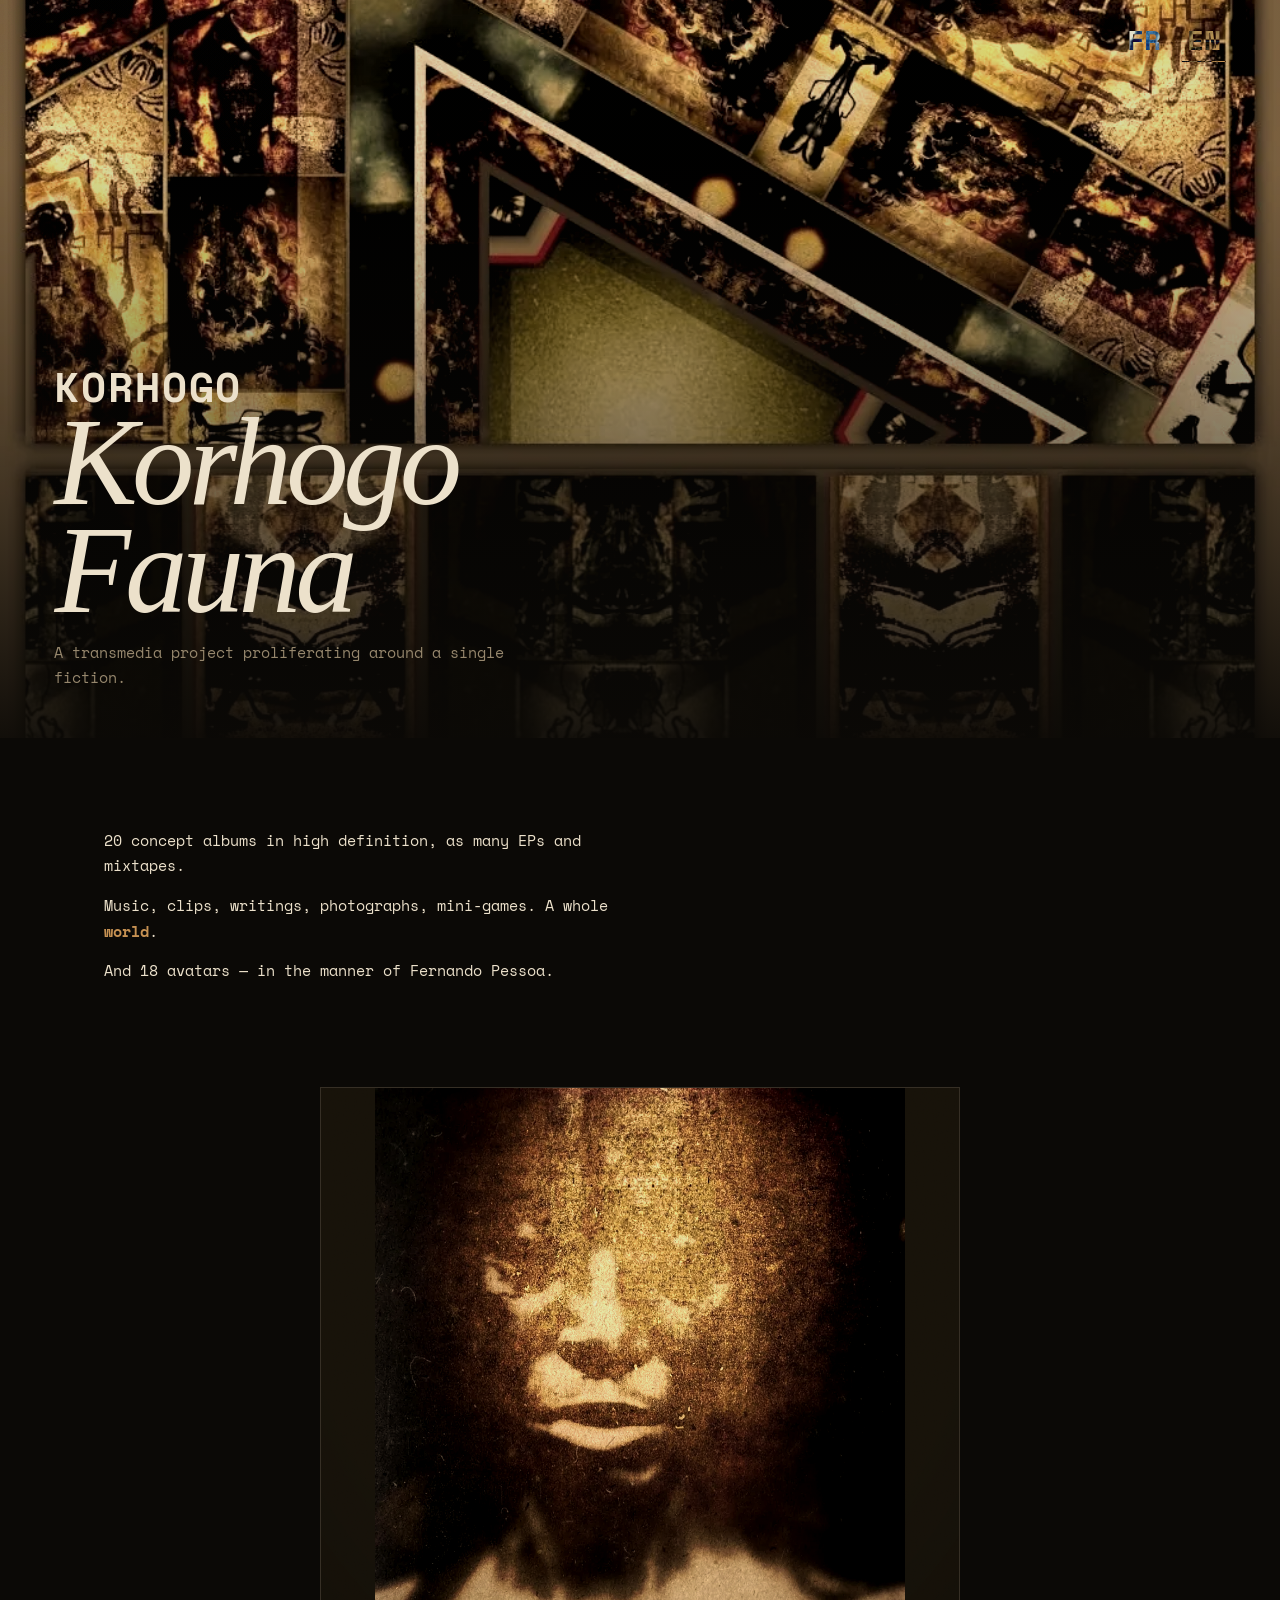
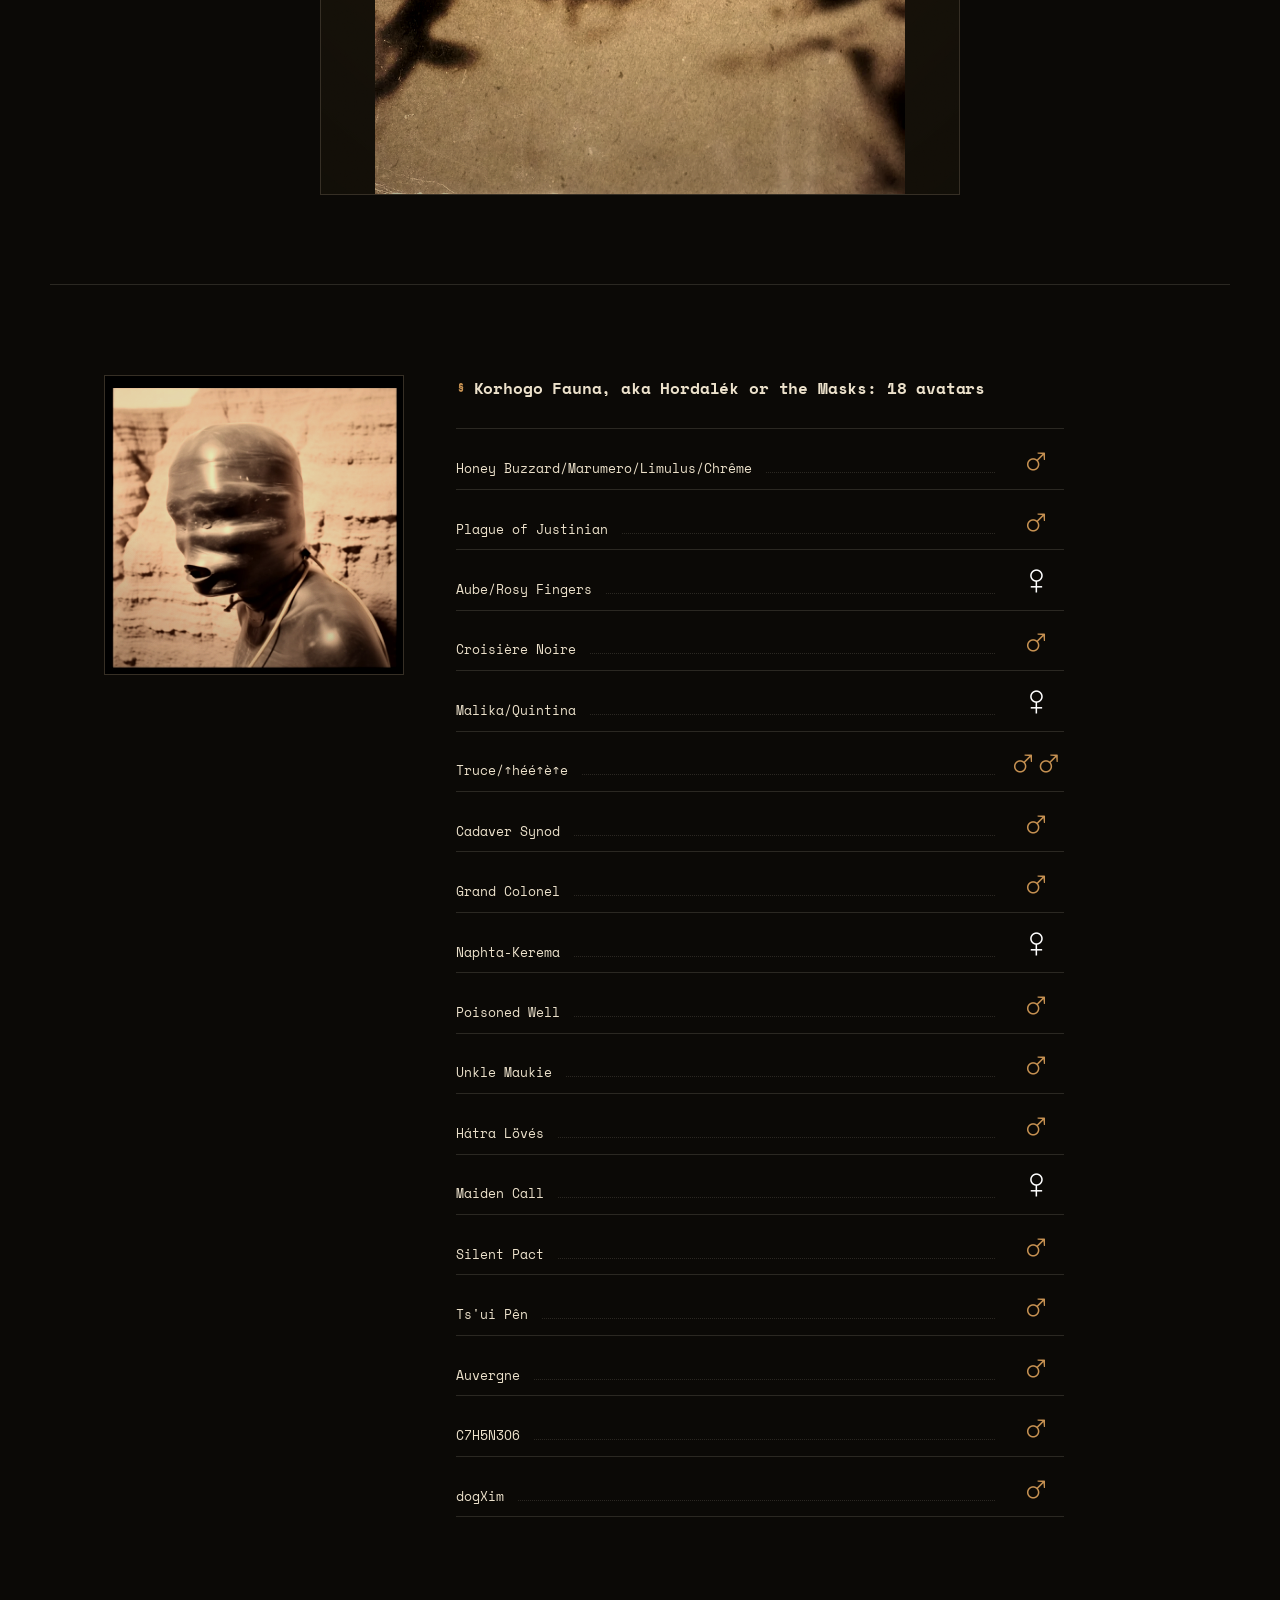
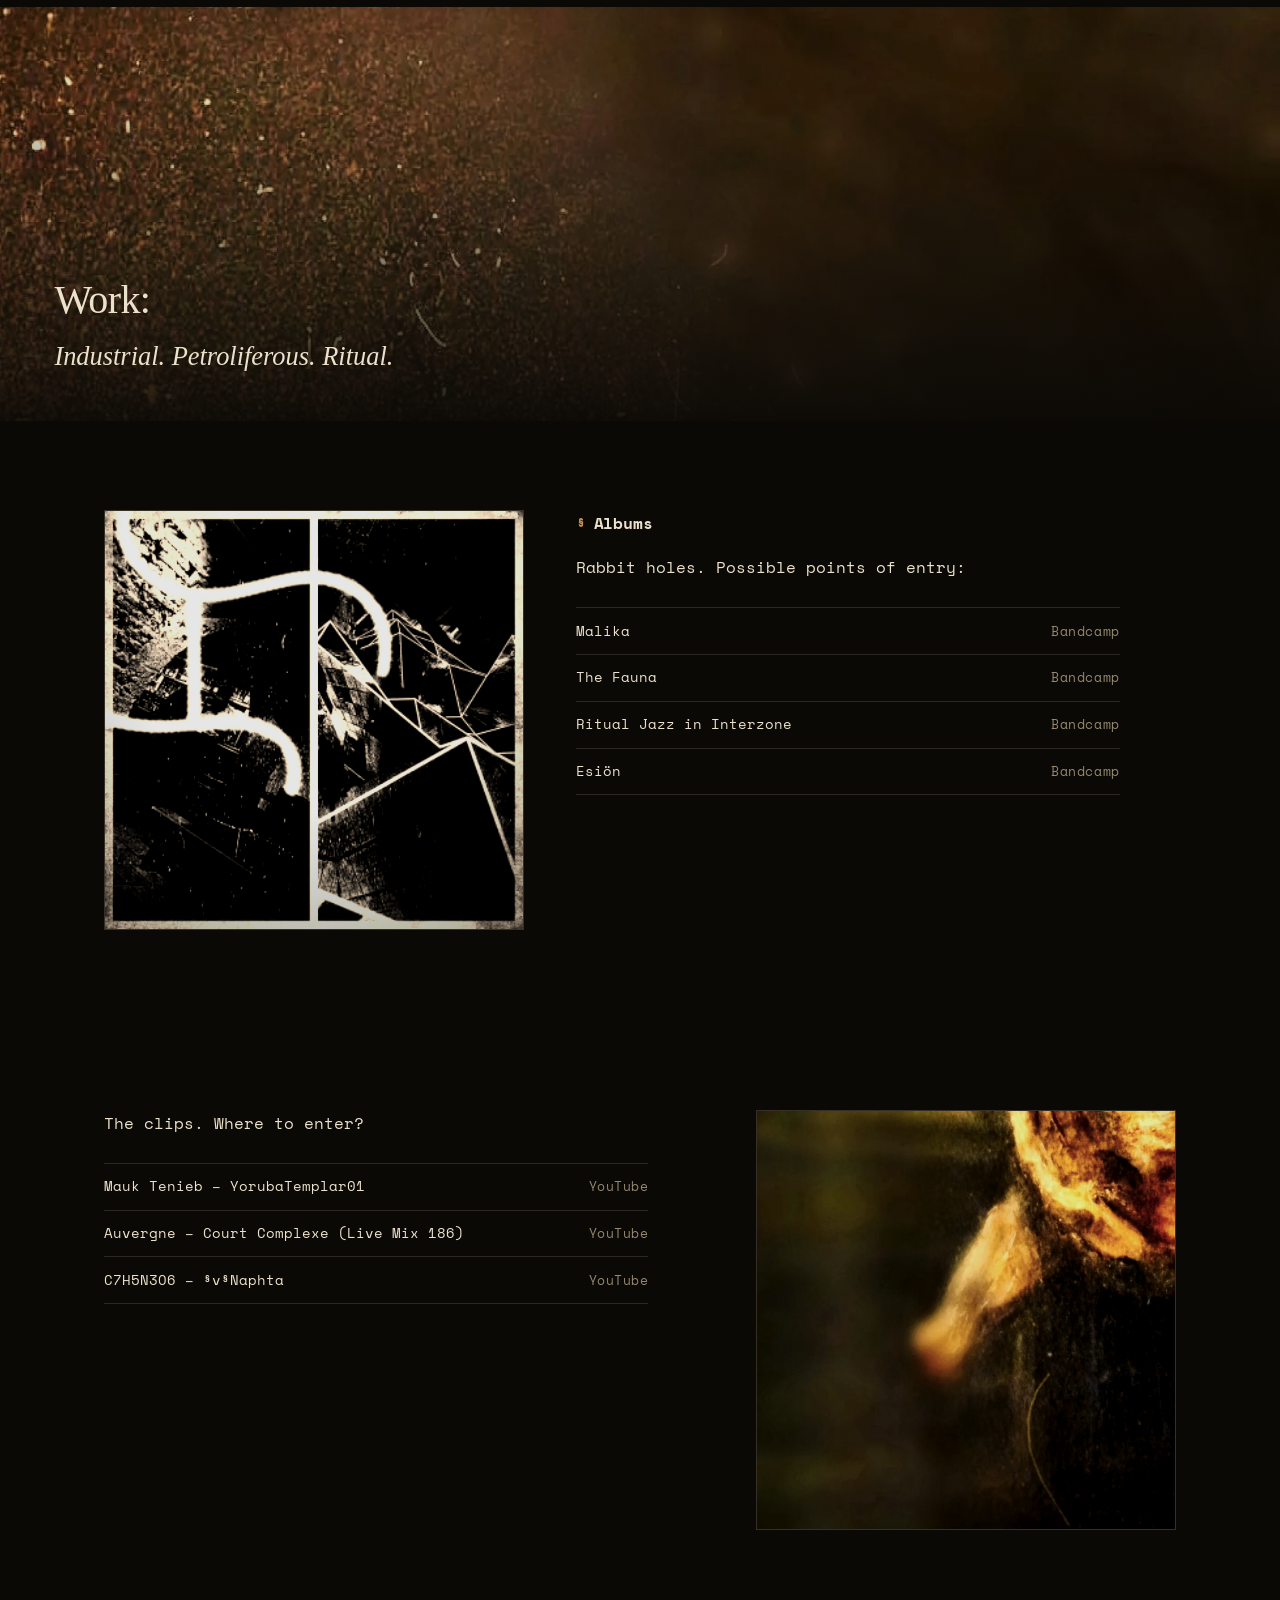
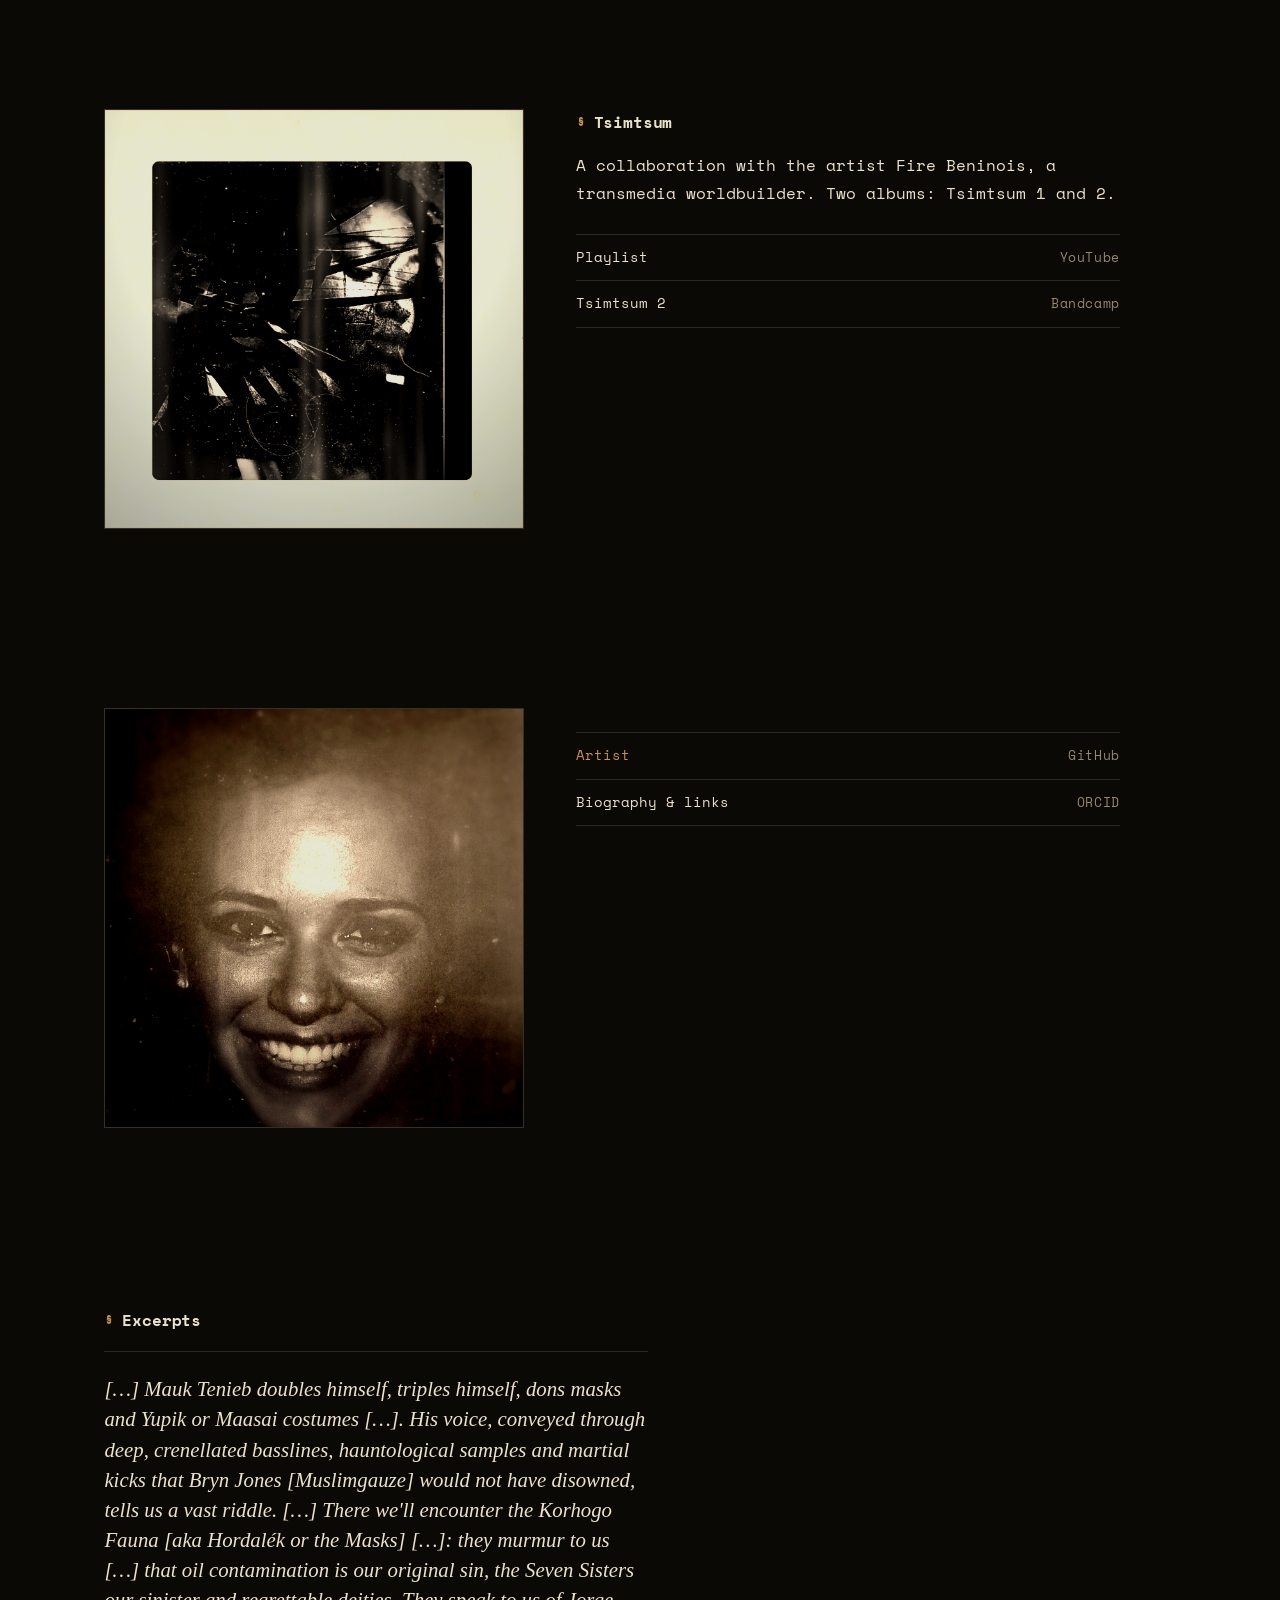
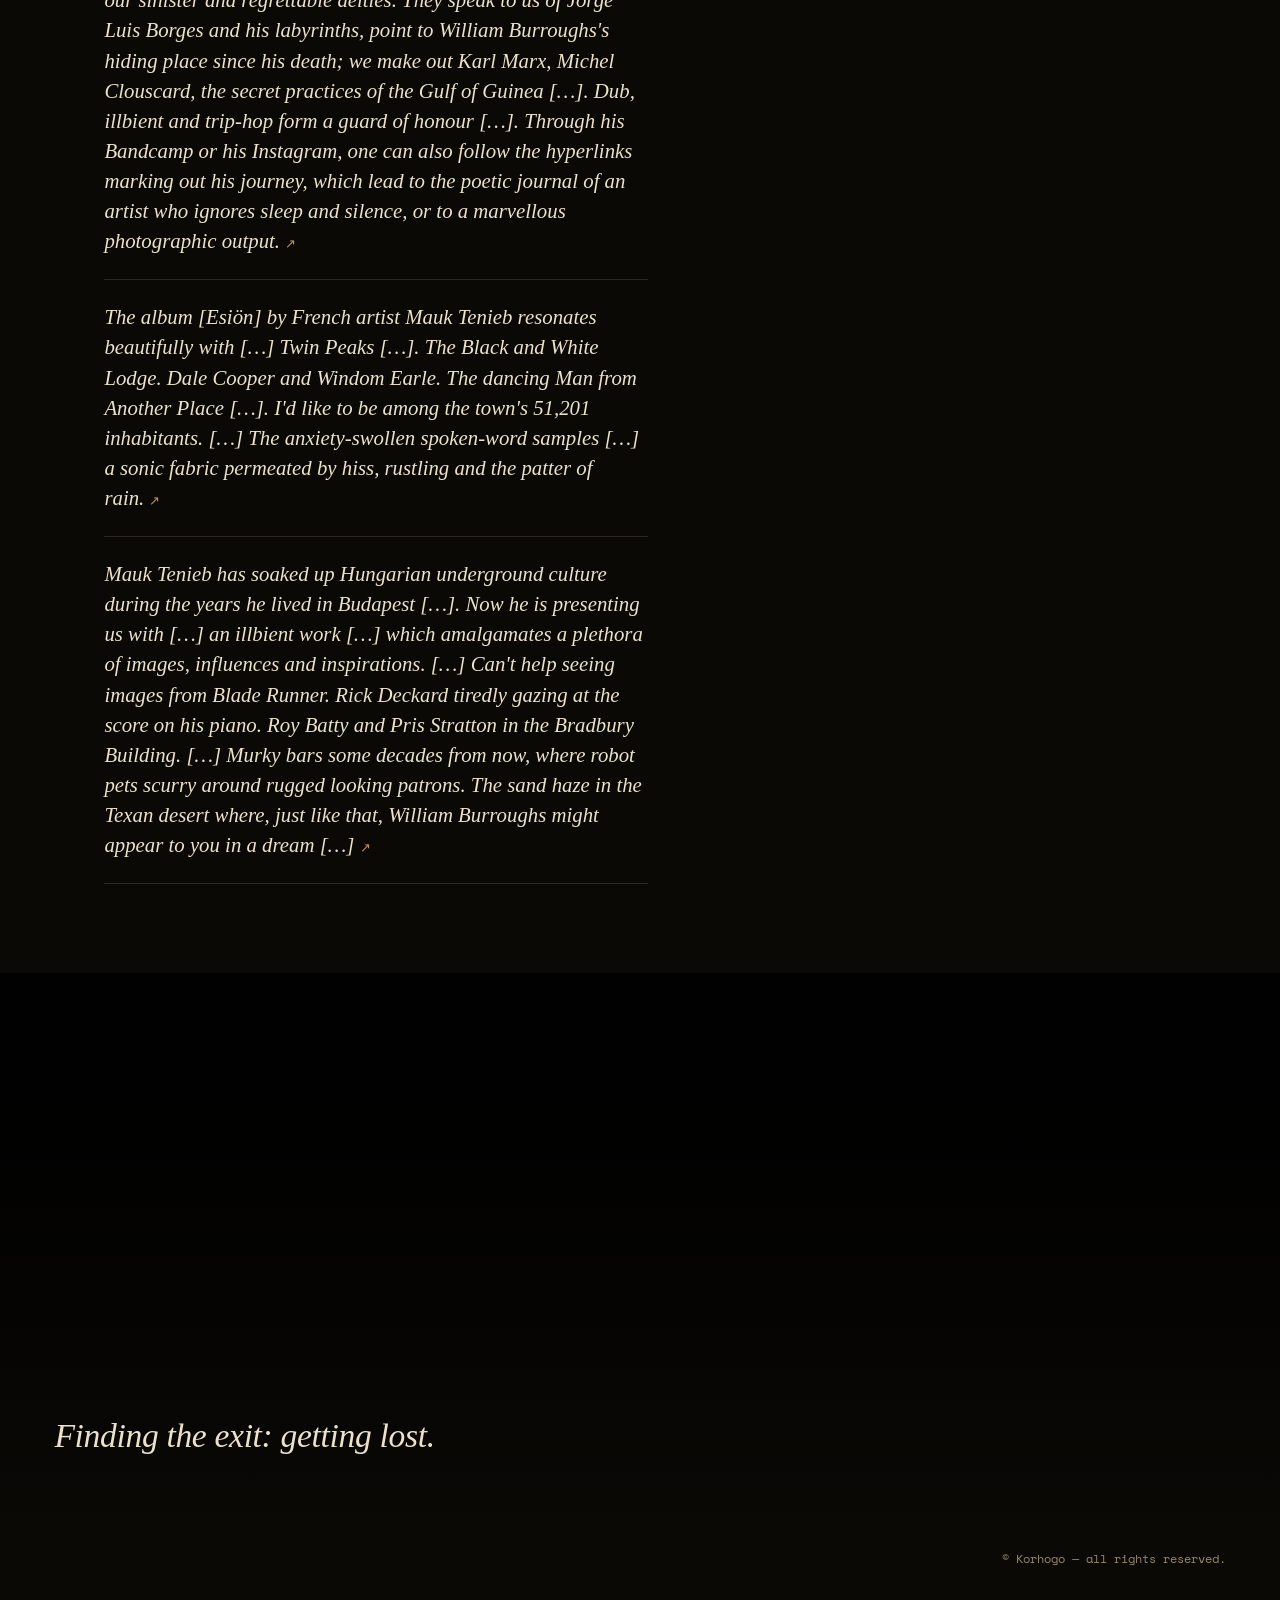
==== index.html @ addde50a "fonts/, fonts.css: Fraunces et Space Mono servies par le site (OFL 1.1, licences jointes) ; index.ht" ====
<!DOCTYPE html>

<html class="lang-en" lang="en">
<head>
<meta charset="utf-8">
<meta content="width=device-width, initial-scale=1" name="viewport">
<title>Korhogo Fauna, aka Hordalék or the Masks — Mauk Tenieb · concept albums, avatars, lore</title>
<meta content="Korhogo Fauna, aka Hordalék or the Masks, by Mauk Tenieb — concept albums, 18 avatars. Experimental Hip-Hop, Illbient, IDM, Experimental Dub." name="description">
<link rel="canonical" href="https://mauktenieb.github.io/katabase/">
<meta property="og:type" content="website">
<meta property="og:title" content="Korhogo Fauna, aka Hordalék or the Masks — Mauk Tenieb">
<meta property="og:description" content="Korhogo Fauna, aka Hordalék or the Masks: concept albums, 18 avatars. Experimental Hip-Hop, Illbient, IDM, Experimental Dub.">
<meta property="og:url" content="https://mauktenieb.github.io/katabase/">
<meta property="og:image" content="https://mauktenieb.github.io/katabase/img/accueil.webp">
<meta name="twitter:card" content="summary_large_image">
<script type="application/ld+json">{
  "@context": "https://schema.org",
  "@type": "CreativeWorkSeries",
  "name": "Korhogo Fauna",
  "alternateName": [
    "Hordalék",
    "the Masks"
  ],
  "url": "https://mauktenieb.github.io/katabase/",
  "creator": {
    "@type": "Person",
    "name": "Mauk Tenieb",
    "description": "Transmedia Underground Worldbuilder. Korhogo — a Science Fiction world [Jorge Luis Borges, William Seward Burroughs, Evald Ilyenkov...] — proliferates through the 18 avatars of the Korhogo Fauna, aka Hordalék or the Masks. Genres? Experimental Hip-Hop, Concept Albums, Illbient, IDM, Experimental Dub — also: RPG, Games, Videos, Pictures, Collaborations, Literature (massive diary).",
    "alternateName": [
      "Honey Buzzard/Marumero/Limulus/Chrême",
      "Naphta-Kerema",
      "Aube/Rosy Fingers",
      "Plague of Justinian",
      "Truce/↑héé↑è↑e",
      "Malika/Quintina",
      "Cadaver Synod",
      "Croisière Noire",
      "Grand Colonel",
      "Poisoned Well",
      "Unkle Maukie",
      "Hátra Lövés",
      "Maiden Call",
      "C7H5N3O6",
      "Silent Pact",
      "Auvergne",
      "Ts'ui Pên",
      "dogXim"
    ],
    "url": "https://github.com/MaukTenieb",
    "sameAs": [
      "https://github.com/MaukTenieb",
      "https://mauktenieb.github.io/",
      "https://orcid.org/0009-0007-9096-8267",
      "https://www.wikidata.org/wiki/Q141544315",
      "https://musicbrainz.org/artist/701a6795-f583-4567-b8f4-0d05f961d63f",
      "https://mauktenieb.bandcamp.com",
      "https://korhogo.substack.com",
      "https://mauktenieb.substack.com",
      "https://www.youtube.com/@mauktenieb",
      "https://www.discogs.com/artist/9104440-Mauk-Tenieb",
      "https://www.flickr.com/people/mauktenieb/",
      "https://www.instagram.com/mauktenieb",
      "https://www.facebook.com/mauktenieb",
      "https://x.com/mauktenieb",
      "https://archive.org/details/@mauk_tenieb449",
      "https://www.bandlab.com/mauktenieb",
      "https://mauktenieb.github.io/insertkoin/",
      "https://mauktenieb.github.io/3615/"
    ]
  },
  "genre": [
    "Experimental Hip-Hop",
    "Concept Album",
    "Illbient",
    "IDM",
    "Experimental Dub"
  ]
}</script>
<meta content="index, follow, noimageindex, noai, noimageai" name="robots">
<meta content="noimageindex" name="googlebot">
<meta content="© Korhogo. Images not licensed for AI / ML training or generative AI data mining, and excluded from image indexing. Text may be indexed and crawled freely." name="dc.rights">
<link href="fonts.css" rel="stylesheet">
<style>
  :root{
    --void:    #0b0906;
    --void-2:  #171209;
    --paper:   #ece1cb;
    --paper-dim: #96876d;
    --amber:   #c69152;
    --rust:    #7a3524;
    --line:    rgba(236,225,203,0.14);
    --edge:    clamp(1.4rem, 4.5vw, 3.4rem);
    --measure: 34rem;
  }
  *{ box-sizing:border-box; }
  html{ background:var(--void); }
  @media (prefers-reduced-motion: reduce){
    *{ animation-duration:0.001ms !important; transition-duration:0.001ms !important; }
  }
  body{
    margin:0; background:var(--void); color:var(--paper);
    font-family:'Space Mono', ui-monospace, monospace;
    font-size:16px; line-height:1.7;
    -webkit-font-smoothing:antialiased; text-rendering:optimizeLegibility;
  }
  ::selection{ background:var(--amber); color:var(--void); }
  a{ color:inherit; text-decoration:none; }
  img{ max-width:100%; display:block; }
  figure{ margin:0; }
  :focus-visible{ outline:1px solid var(--paper); outline-offset:4px; }
  h1,h2{ font-family:'Fraunces', Georgia, serif; font-style:italic; font-weight:440; margin:0; letter-spacing:-0.01em; }

  .grain{ position:fixed; inset:0; z-index:80; pointer-events:none; opacity:0.04; mix-blend-mode:overlay; }

  html.lang-fr .t-en{ display:none; }
  html.lang-en .t-fr{ display:none; }

  .langbar{
    position:fixed; top:0; left:0; right:0; z-index:90;
    display:flex; justify-content:flex-end; align-items:center;
    padding:1rem var(--edge); letter-spacing:0.04em;
    mix-blend-mode:difference; pointer-events:none;
  }
  .langbar *{ pointer-events:auto; }
  .langbar .mark{
    font-family:'Space Mono', monospace; font-style:normal; font-weight:700;
    font-size:clamp(5rem, 12vw, 10rem); line-height:0.9; color:var(--paper); opacity:1; letter-spacing:0;
  }
  .langbar .switch{ display:flex; gap:1rem; align-items:center; }
  .gender{ font-family:'Space Mono', monospace; font-size:2.7rem; line-height:0.9; font-weight:700; letter-spacing:0; white-space:nowrap; min-width:3.4rem; text-align:center; display:inline-block; }
  .gender.male{ color:var(--amber); }
  .gender.female{ color:#fff !important; }
  .bio-link{ color:var(--amber) !important; }
  .langbar button{
    background:none; border:none; padding:0.1rem 0; min-width:44px; min-height:44px; cursor:pointer;
    font-family:'Space Mono', monospace; font-size:clamp(1.5rem, 2.2vw, 1.9rem); font-weight:700; color:var(--paper);
    border-bottom:1px solid transparent;
  }
  html.lang-fr .langbar button[data-set="fr"],
  html.lang-en .langbar button[data-set="en"]{ color:var(--amber); border-bottom-color:currentColor; }
  .langbar button:not([data-set="fr"]), .langbar button:not([data-set="en"]){ color:var(--paper); }

  /* ---------- unified plate treatment ----------
     one filter recipe, applied to every photographic source regardless
     of its original texture, so the visual set reads as one family. */
  .plate img, .fullplate-bg{
    filter: sepia(0.5) saturate(1.25) hue-rotate(-8deg) contrast(1.12) brightness(0.9);
  }
  .plate{ position:relative; overflow:hidden; }
  .plate::after{
    content:""; position:absolute; inset:0; pointer-events:none;
    background: radial-gradient(120% 130% at 50% 20%, transparent 40%, rgba(11,9,6,0.5) 100%);
    mix-blend-mode:multiply;
  }
  .plate::before{
    content:""; position:absolute; inset:0; z-index:2; pointer-events:none;
    background-image:url("data:image/svg+xml;utf8,<svg xmlns='http://www.w3.org/2000/svg' width='120' height='120'><filter id='n'><feTurbulence type='fractalNoise' baseFrequency='0.9' numOctaves='2'/></filter><rect width='100%' height='100%' filter='url(%23n)' opacity='0.35'/></svg>");
    opacity:0.14; mix-blend-mode:overlay;
  }

  /* ---------- hero / break / closing : full-bleed plates ---------- */
  .fullplate{
    position:relative; display:flex; align-items:flex-end; overflow:hidden;
  }
  .fullplate-bg{
    position:absolute; inset:0; z-index:0;
    background-size:cover; background-repeat:no-repeat;
  }
  .hero{ height:82vh; min-height:520px; max-height:780px; }
  .hero .fullplate-bg{ background-position:center 34%; }
  .break{ height:46vh; min-height:380px; max-height:520px; }
  .break .fullplate-bg{ background-position:center 55%; }
  .closing{ height:60vh; min-height:460px; max-height:660px; }
  .closing .fullplate-bg{
    background-position:center center;
    background-size:cover;
    background-color:var(--void);
    background-attachment:fixed;
  }
  @media (hover:none), (pointer:coarse){ .fullplate-bg{ background-attachment:scroll; } }
  .fullplate .scrim{
    position:absolute; inset:0; z-index:1;
    background:linear-gradient(to top, rgba(11,9,6,.94) 0%, rgba(11,9,6,.35) 48%, rgba(11,9,6,.06) 78%);
  }
  .hero{ animation:fade-in 1.1s cubic-bezier(.22,.68,.2,1) both; }
  @keyframes fade-in{ from{ opacity:0; } to{ opacity:1; } }

  .hero-content{ position:relative; z-index:2; padding:3.4rem var(--edge) 3rem; max-width:44rem; }
  .kicker{ margin:0 0 0.65rem; font-family:'Space Mono',monospace; font-style:normal; font-weight:700; font-size:clamp(1.8rem,4vw,3.2rem); line-height:1; letter-spacing:0.02em; color:var(--paper); }
  .hero h1{ font-family:'Fraunces', Georgia, serif; font-size:clamp(4.4rem, 12vw, 7.8rem); color:var(--paper); line-height:0.86; font-style:italic; font-weight:440; letter-spacing:-0.045em; }
  .hero-sub{ margin:1.1rem 0 0; max-width:30rem; color:var(--paper-dim); font-size:0.92rem; line-height:1.65; }

  .hero-project-mark{
    display:block;
    margin:0 0 0.2rem;
    font-family:'Space Mono', monospace;
    font-size:clamp(1.65rem, 3.2vw, 2.65rem);
    line-height:0.92;
    font-weight:700;
    letter-spacing:0.045em;
    text-transform:uppercase;
    color:var(--paper);
  }

  .break-content{ position:relative; z-index:2; padding:3rem var(--edge); max-width:38rem; }
  .break h2{ font-size:clamp(1.6rem, 4.4vw, 2.5rem); color:var(--paper); }

  .closing-content{ position:relative; z-index:2; padding:3.4rem var(--edge); max-width:34rem; }
  .closing h2{ font-size:clamp(1.5rem, 3.6vw, 2.1rem); color:var(--paper); line-height:1.4; }
  .closing .sig{ margin:1.4rem 0 0; font-family:'Space Mono',monospace; font-style:normal; font-size:0.8rem; color:var(--paper-dim); letter-spacing:0.03em; }

  /* ---------- sections ---------- */
  section{ padding:5.6rem var(--edge); max-width:1180px; margin:0 auto; }
  .lede{ font-size:1.02rem; color:var(--paper); max-width:var(--measure); margin:0 0 1.6rem; }
  .prose p{ max-width:var(--measure); margin:0 0 0.85rem; color:var(--paper); font-size:0.95rem; }
  .prose p b{ color:var(--amber); font-weight:700; }

  h2.stitle{ font-family:'Space Mono',monospace; font-style:normal; font-weight:700; font-size:1.02rem; margin:0 0 1rem; color:var(--paper); }
  h2.stitle .sign{ color:var(--amber); margin-right:0.5em; }

  nav.entries{ margin-top:1.5rem; border-top:1px solid var(--line); max-width:var(--measure); }
  nav.entries a{
    display:flex; justify-content:space-between; gap:1rem; align-items:baseline;
    padding:0.7rem 0; border-bottom:1px solid var(--line);
    font-size:0.86rem; color:var(--paper); transition:color .15s ease, border-color .15s ease;
  }
  nav.entries a:hover{ color:var(--amber); border-color:var(--amber); }
  .esrc{ font-size:0.8125rem; letter-spacing:0.04em; color:var(--paper-dim); flex:none; }

  /* ---------- plates ---------- */
  .plate{ border:1px solid var(--line); background:var(--void-2); }
  .plate img{ width:100%; display:block; }

  .single-plate{ max-width:640px; margin:0 auto 5.6rem; padding:0 var(--edge); }

  .pair{ display:flex; gap:3.2rem; align-items:flex-start; }
  .pair.flip{ flex-direction:row-reverse; }
  .pair-text{ flex:1 1 320px; min-width:260px; }
  .pair figure.plate{ flex:1 1 340px; max-width:420px; }

  .index-wrap{ display:flex; gap:3.2rem; align-items:flex-start; flex-wrap:wrap; }
  .index-wrap figure.plate{ flex:0 1 300px; }
  .index-body{ flex:1 1 420px; min-width:280px; }

  ul.specimens{ list-style:none; margin:1.6rem 0 0; padding:0; border-top:1px solid var(--line); max-width:38rem; }
  ul.specimens li{
    display:flex; align-items:baseline; gap:0.9rem; padding:0.55rem 0;
    border-bottom:1px solid var(--line); font-size:0.84rem;
  }
  ul.specimens .name{ flex:0 0 auto; color:var(--paper); white-space:nowrap; }
  ul.specimens .leader{ flex:1 1 auto; border-bottom:1px dotted var(--line); height:0.55em; }
  ul.specimens .note{ flex:none; font-style:italic; color:var(--paper-dim); font-size:0.76rem; }

  hr.hair{ border:none; border-top:1px solid var(--line); max-width:1180px; margin:0 auto; }

  footer.credit{
    padding:2.2rem var(--edge) 3rem; font-size:0.75rem; color:var(--paper-dim);
    display:flex; justify-content:flex-end; align-items:flex-end; flex-wrap:wrap; gap:0.6rem; text-align:right;
  }

  @media (max-width: 780px){
    .langbar{ padding:0.8rem var(--edge); }
    .langbar .switch{ gap:0.8rem; }
    .langbar button{ font-size:1.55rem; }
    section{ padding:4rem var(--edge); }
    .pair, .pair.flip{ flex-direction:column; gap:1.8rem; }
    .pair figure.plate{ max-width:none; }
    .index-wrap{ flex-direction:column; }
    ul.specimens .name{ white-space:normal; flex:0 1 auto; min-width:0; overflow-wrap:anywhere; }
  }

  .break h2{ font-family:'Fraunces', Georgia, serif; font-style:normal; font-weight:500; letter-spacing:-0.015em; }
  .break .descriptor{ margin:0.35rem 0 0; color:var(--paper); font-family:'Fraunces', Georgia, serif; font-style:italic; font-weight:380; font-size:clamp(1.1rem, 3vw, 1.65rem); line-height:1.25; }
  footer.credit{ justify-content:flex-end; align-items:flex-end; text-align:right; }
  footer.credit > span{ margin-left:auto; }

  .work-tagline{ margin-top:0.2rem; }
  .work-tagline .t-fr, .work-tagline .t-en{ font-style:italic; }
  .break h2{ font-style:normal; }

  /* ---------- extraits de publications ---------- */
  .echoes{ max-width:var(--measure); }
  .echoes blockquote{ margin:0; padding:1.4rem 0; border-bottom:1px solid var(--line); }
  .echoes blockquote:first-child{ border-top:1px solid var(--line); }
  .echoes a{ display:block; font-family:'Fraunces', Georgia, serif; font-style:italic; font-weight:380; font-size:clamp(1.05rem, 2.6vw, 1.3rem); line-height:1.45; color:var(--paper); transition:color .15s ease; }
  .echoes a:hover{ color:var(--amber); }
  .echoes .go{ font-family:'Space Mono', monospace; font-style:normal; font-size:0.8125rem; color:var(--amber); margin-left:0.4em; }
</style>
</head>
<body>
<svg class="grain" xmlns="http://www.w3.org/2000/svg">
<filter id="n"><feturbulence basefrequency="0.85" numoctaves="2" stitchtiles="stitch" type="fractalNoise"></feturbulence></filter>
<rect filter="url(#n)" height="100%" width="100%"></rect>
</svg>
<div aria-label="Langue / Language" class="langbar" role="group">
<div class="switch">
<button aria-pressed="true" data-set="fr" type="button">FR</button>
<button aria-pressed="false" data-set="en" type="button">EN</button>
</div>
</div>
<!-- ================= HERO ================= -->
<header class="fullplate hero">
<div class="fullplate-bg" role="img" aria-label="Assemblage of mirrored plates, repeating pattern" data-alt-en="Assemblage of mirrored plates, repeating pattern" data-alt-fr="Assemblage de planches mises en miroir, motif répété" style="background-image:url('img/accueil.webp');"></div>
<div class="scrim"></div>
<div class="hero-content"><div class="hero-project-mark">Korhogo</div>
<h1>Korhogo Fauna</h1>
<p class="hero-sub">
<span class="t-fr">Projet transmédia qui prolifère, autour d'une fiction unique.</span>
<span class="t-en">A transmedia project proliferating around a single fiction.</span>
</p>
</div>
</header>
<!-- ================= DOSSIER ================= -->
<section class="dossier">
<div class="prose">
<p><span class="t-fr"><b>20</b> albums concepts en haute définition, autant d'EPs et de mixtapes.</span>
<span class="t-en">20 concept albums in high definition, as many EPs and mixtapes.</span></p>
<p><span class="t-fr">Musique, clips, écrits, photographies, mini-jeux. Tout un <b>monde</b>.</span>
<span class="t-en">Music, clips, writings, photographs, mini-games. A whole <b>world</b>.</span></p>
<p><span class="t-fr">Et des avatars — <b>18</b> — à la manière de Fernando Pessoa.</span>
<span class="t-en">And 18 avatars — in the manner of Fernando Pessoa.</span></p>
</div>
</section>
<!-- ================= visage ================= -->
<figure class="plate single-plate">
<img alt="Sepia print, face under raking light" data-alt-en="Sepia print, face under raking light" data-alt-fr="Tirage sépia, visage sous lumière rasante" loading="lazy" src="img/visage.webp">
</figure>
<hr class="hair">
<!-- ================= INDEX DES SPÉCIMENS ================= -->
<section id="avatars">
<div class="index-wrap">
<figure class="plate">
<img alt="Latex mask, profile" data-alt-en="Latex mask, profile" data-alt-fr="Masque de latex, profil" loading="lazy" src="img/avatars.webp">
</figure>
<div class="index-body">
<h2 class="stitle"><span class="sign">§</span><span class="t-fr">Korhogo Fauna, alias Hordalék ou les Masques : 18 avatars</span><span class="t-en">Korhogo Fauna, aka Hordalék or the Masks: 18 avatars</span></h2>
<ul class="specimens"><li><span class="name">Honey Buzzard/<wbr>Marumero/<wbr>Limulus/<wbr>Chrême</span><span class="leader"></span><span class="gender male">♂</span></li><li><span class="name">Plague of Justinian</span><span class="leader"></span><span class="gender male">♂</span></li><li><span class="name">Aube/<wbr>Rosy Fingers</span><span class="leader"></span><span class="gender female">♀</span></li><li><span class="name">Croisière Noire</span><span class="leader"></span><span class="gender male">♂</span></li><li><span class="name">Malika/<wbr>Quintina</span><span class="leader"></span><span class="gender female">♀</span></li><li><span class="name">Truce/<wbr>↑héé↑è↑e</span><span class="leader"></span><span class="gender male">♂♂</span></li><li><span class="name">Cadaver Synod</span><span class="leader"></span><span class="gender male">♂</span></li><li><span class="name">Grand Colonel</span><span class="leader"></span><span class="gender male">♂</span></li><li><span class="name">Naphta-Kerema</span><span class="leader"></span><span class="gender female">♀</span></li><li><span class="name">Poisoned Well</span><span class="leader"></span><span class="gender male">♂</span></li><li><span class="name">Unkle Maukie</span><span class="leader"></span><span class="gender male">♂</span></li><li><span class="name">Hátra Lövés</span><span class="leader"></span><span class="gender male">♂</span></li><li><span class="name">Maiden Call</span><span class="leader"></span><span class="gender female">♀</span></li><li><span class="name">Silent Pact</span><span class="leader"></span><span class="gender male">♂</span></li><li><span class="name">Ts'ui Pên</span><span class="leader"></span><span class="gender male">♂</span></li><li><span class="name">Auvergne</span><span class="leader"></span><span class="gender male">♂</span></li><li><span class="name">C7H5N3O6</span><span class="leader"></span><span class="gender male">♂</span></li><li><span class="name">dogXim</span><span class="leader"></span><span class="gender male">♂</span></li></ul>
</div>
</div>
</section>
<!-- ================= BREAK ================= -->
<div class="fullplate break">
<div class="fullplate-bg" role="img" aria-label="Surface grain, light leak, macro photograph" data-alt-en="Surface grain, light leak, macro photograph" data-alt-fr="Grain de surface, lumière parasite, macrophotographie" style="background-image:url('img/oeuvre.webp');"></div>
<div class="scrim"></div>
<div class="break-content"><h2><span class="t-fr">Œuvre:</span><span class="t-en">Work:</span></h2><p class="descriptor work-tagline"><span class="t-fr">Industrielle. Pétrolifère. Rituelle.</span><span class="t-en">Industrial. Petroliferous. Ritual.</span></p></div>
</div>
<!-- ================= ENTRY POINTS ================= -->
<section>
<div class="pair flip">
<div class="pair-text">
<h2 class="stitle"><span class="sign">§</span>Albums</h2>
<p class="lede">
<span class="t-fr">Terriers de lapin. Points d'entrée possibles :</span>
<span class="t-en">Rabbit holes. Possible points of entry:</span>
</p>
<nav class="entries">
<a href="https://mauktenieb.bandcamp.com/album/malika-album" rel="noopener" target="_blank">
<span>Malika</span><span class="esrc">Bandcamp</span></a>
<a href="https://mauktenieb.bandcamp.com/album/the-fauna-album" rel="noopener" target="_blank">
<span>The Fauna</span><span class="esrc">Bandcamp</span></a>
<a href="https://mauktenieb.bandcamp.com/album/ritual-jazz-in-interzone-album" rel="noopener" target="_blank">
<span>Ritual Jazz in Interzone</span><span class="esrc">Bandcamp</span></a>
<a href="https://mauktenieb.bandcamp.com/album/esi-n-album" rel="noopener" target="_blank">
<span>Esiön</span><span class="esrc">Bandcamp</span></a>
</nav>
</div>
<figure class="plate">
<img alt="Diagram, section — unannotated line survey" data-alt-en="Diagram, section — unannotated line survey" data-alt-fr="Schéma, coupe — relevé linéaire non annoté" loading="lazy" src="img/albums.webp">
</figure>
</div>
</section>
<!-- ================= CLIPS ================= -->
<section>
<div class="pair">
<div class="pair-text">
<p class="lede">
<span class="t-fr">Les clips. Par où entrer ?</span>
<span class="t-en">The clips. Where to enter?</span>
</p>
<nav class="entries">
<a href="https://www.youtube.com/watch?v=3yvRO5s81RQ" rel="noopener" target="_blank">
<span>Mauk Tenieb – YorubaTemplar01</span><span class="esrc">YouTube</span></a>
<a href="https://www.youtube.com/watch?v=JUqoqRrko-k" rel="noopener" target="_blank">
<span>Auvergne – Court Complexe (Live Mix 186)</span><span class="esrc">YouTube</span></a>
<a href="https://www.youtube.com/watch?v=WAs_sPBgtLw" rel="noopener" target="_blank">
<span>C7H5N3O6 – §v§Naphta</span><span class="esrc">YouTube</span></a>
</nav>
</div>
<figure class="plate">
<img alt="Detail, surface macro photograph" data-alt-en="Detail, surface macro photograph" data-alt-fr="Détail, macrophotographie de surface" loading="lazy" src="img/clips.webp">
</figure>
</div>
</section>
<!-- ================= TSIMTSUM ================= -->
<section>
<div class="pair flip">
<div class="pair-text">
<h2 class="stitle"><span class="sign">§</span>Tsimtsum</h2>
<p class="lede">
<span class="t-fr">Une collaboration avec l'artiste Fire Beninois, 'worldbuilder' transmédia. Deux albums : Tsimtsum 1 et 2.</span>
<span class="t-en">A collaboration with the artist Fire Beninois, a transmedia worldbuilder. Two albums: Tsimtsum 1 and 2.</span>
</p>
<nav class="entries">
<a href="https://www.youtube.com/watch?v=tPuVWB5jV9o&amp;list=PLZxRs2WvqJunxtGq2zy6KnTtme7Aui4Sw" rel="noopener" target="_blank">
<span class="t-fr">Playlist</span><span class="t-en">Playlist</span><span class="esrc">YouTube</span></a>
<a href="https://tsimtsumrec.bandcamp.com/album/tsimtsum02" rel="noopener" target="_blank">
<span>Tsimtsum 2</span><span class="esrc">Bandcamp</span></a>
</nav>
</div>
<figure class="plate">
<img alt="Fragmented face, silver-print composite" data-alt-en="Fragmented face, silver-print composite" data-alt-fr="Visage fragmenté, composite argentique" loading="lazy" src="img/tsimtsum.webp">
</figure>
</div>
</section>
<!-- ================= BIO ================= -->
<section>
<div class="pair">
<figure class="plate">
<img alt="Gelatin print, overexposure halo across the forehead" data-alt-en="Gelatin print, overexposure halo across the forehead" data-alt-fr="Tirage argentique, halo de surexposition sur le front" loading="lazy" src="img/bio.webp">
</figure>
<div class="pair-text">
<nav class="entries">
<a class="bio-link" href="https://github.com/MaukTenieb" rel="noopener" target="_blank">
<span class="t-fr">Artiste</span><span class="t-en">Artist</span><span class="esrc">GitHub</span></a>
<a href="https://orcid.org/0009-0007-9096-8267" rel="noopener" target="_blank">
<span class="t-fr">Biographie &amp; liens</span><span class="t-en">Biography &amp; links</span><span class="esrc">ORCID</span></a>
</nav>
</div>
</div>
</section>
<!-- ================= EXTRAITS ================= -->
<section>
<h2 class="stitle"><span class="sign">§</span><span class="t-fr">Extraits</span><span class="t-en">Excerpts</span></h2>
<div class="echoes">
<blockquote>
<a href="https://www.senscritique.com/album/marcabru/critique/346712276" rel="noopener" target="_blank">
<span class="t-fr" lang="fr">[…] Mauk Tenieb se dédouble, se détriple, enfile des masques et des costumes yupiks ou maasaïs […]. Sa voix, par le truchement de basses profondes et crénelées, de samples hantologiques et de kicks martiaux que Bryn Jones [Muslimgauze] n'aurait pas reniés, nous conte une vaste énigme. […] On y croisera la Korhogo Fauna [alias Hordalék ou les Masques] […] : elle nous murmure […] que l'exploitation du pétrole est notre péché originel, les Seven Sisters nos divinités sinistres et regrettables, elle nous parle de Jorge Luis Borges et de ses labyrinthes, elle nous montre la cachette de William Burroughs depuis sa mort, nous devinons Karl Marx, Michel Clouscard, les pratiques secrètes du Golfe de Guinée […]. La dub, l'illbient, le trip-hop servent de haie d'honneur […]. On pourra aussi, via son Bandcamp ou son Instagram, suivre les hyperliens balisant son voyage, et qui nous conduiront vers le journal poétique d'un artiste ignorant le sommeil et le silence, ou encore vers une merveilleuse production photographique.</span><span class="t-en" lang="en">[…] Mauk Tenieb doubles himself, triples himself, dons masks and Yupik or Maasai costumes […]. His voice, conveyed through deep, crenellated basslines, hauntological samples and martial kicks that Bryn Jones [Muslimgauze] would not have disowned, tells us a vast riddle. […] There we'll encounter the Korhogo Fauna [aka Hordalék or the Masks] […]: they murmur to us […] that oil contamination is our original sin, the Seven Sisters our sinister and regrettable deities. They speak to us of Jorge Luis Borges and his labyrinths, point to William Burroughs's hiding place since his death; we make out Karl Marx, Michel Clouscard, the secret practices of the Gulf of Guinea […]. Dub, illbient and trip-hop form a guard of honour […]. Through his Bandcamp or his Instagram, one can also follow the hyperlinks marking out his journey, which lead to the poetic journal of an artist who ignores sleep and silence, or to a marvellous photographic output.</span><span class="go" aria-hidden="true">↗</span></a>
</blockquote>
<blockquote lang="en">
<a href="https://agier.blogspot.com/2021/07/mauk-tenieb-esion-2021.html" rel="noopener" target="_blank">The album [Esiön] by French artist Mauk Tenieb resonates beautifully with […] Twin Peaks […]. The Black and White Lodge. Dale Cooper and Windom Earle. The dancing Man from Another Place […]. I'd like to be among the town's 51,201 inhabitants. […] The anxiety-swollen spoken-word samples […] a sonic fabric permeated by hiss, rustling and the patter of rain.<span class="go" aria-hidden="true">↗</span></a>
</blockquote>
<blockquote lang="en">
<a href="https://20kbps.sofapause.ch/Releases/mauk-tenieb/esi%C3%B6n/" rel="noopener" target="_blank">Mauk Tenieb has soaked up Hungarian underground culture during the years he lived in Budapest […]. Now he is presenting us with […] an illbient work […] which amalgamates a plethora of images, influences and inspirations. […] Can't help seeing images from Blade Runner. Rick Deckard tiredly gazing at the score on his piano. Roy Batty and Pris Stratton in the Bradbury Building. […] Murky bars some decades from now, where robot pets scurry around rugged looking patrons. The sand haze in the Texan desert where, just like that, William Burroughs might appear to you in a dream […]<span class="go" aria-hidden="true">↗</span></a>
</blockquote>
</div>
</section>
<!-- ================= CLOSING ================= -->
<footer class="fullplate closing">
<div class="fullplate-bg" role="img" aria-label="Abstract architectural collage in yellow and black" data-alt-en="Abstract architectural collage in yellow and black" data-alt-fr="Collage architectural abstrait en jaune et noir" style="background-image:url('img/sortie.webp');"></div>
<div class="scrim"></div>
<div class="closing-content">
<h2>
<span class="t-fr">Trouver la sortie : se perdre.</span>
<span class="t-en">Finding the exit: getting lost.</span>
</h2>
</div></footer>
<footer class="credit">
<span>© Korhogo — <span class="t-fr">tous droits réservés.</span><span class="t-en">all rights reserved.</span></span>
</footer>
<script>
(function(){
  var html = document.documentElement;
  var buttons = document.querySelectorAll('.langbar button');
  var altEls = document.querySelectorAll('[data-alt-fr]');
  function setLang(lang){
    html.classList.remove('lang-fr','lang-en');
    html.classList.add('lang-' + lang);
    html.setAttribute('lang', lang);
    buttons.forEach(function(b){
      b.setAttribute('aria-pressed', b.getAttribute('data-set') === lang ? 'true' : 'false');
    });
    altEls.forEach(function(el){
      var text = lang === 'en' ? el.getAttribute('data-alt-en') : el.getAttribute('data-alt-fr');
      if (el.tagName === 'IMG') { el.setAttribute('alt', text); }
      else { el.setAttribute('aria-label', text); el.setAttribute('role','img'); }
    });
  }
  buttons.forEach(function(btn){
    btn.addEventListener('click', function(){ var l=btn.getAttribute('data-set'); setLang(l); try{ localStorage.setItem('ik.lang', l); }catch(e){} });
  });
  /* une seule clé de langue pour tout l'écosystème (ik.lang), anglais par défaut */
  setLang((function(){ try{ return localStorage.getItem('ik.lang')==='fr' ? 'fr' : 'en'; }catch(e){ return 'en'; } })());
})();
</script>
</body>
</html>
---- fonts.css ----
/* Polices servies par le site (SIL OFL 1.1 : fonts/OFL-Fraunces.txt, fonts/OFL-SpaceMono.txt) */
@font-face {
  font-family: 'Fraunces';
  font-style: normal;
  font-display: swap;
  font-weight: 100 900;
  src: url(fonts/fraunces-latin-ext-opsz-normal.woff2) format('woff2-variations');
  unicode-range: U+0100-02BA,U+02BD-02C5,U+02C7-02CC,U+02CE-02D7,U+02DD-02FF,U+0304,U+0308,U+0329,U+1D00-1DBF,U+1E00-1E9F,U+1EF2-1EFF,U+2020,U+20A0-20AB,U+20AD-20C0,U+2113,U+2C60-2C7F,U+A720-A7FF;
}
@font-face {
  font-family: 'Fraunces';
  font-style: normal;
  font-display: swap;
  font-weight: 100 900;
  src: url(fonts/fraunces-latin-opsz-normal.woff2) format('woff2-variations');
  unicode-range: U+0000-00FF,U+0131,U+0152-0153,U+02BB-02BC,U+02C6,U+02DA,U+02DC,U+0304,U+0308,U+0329,U+2000-206F,U+20AC,U+2122,U+2191,U+2193,U+2212,U+2215,U+FEFF,U+FFFD;
}
@font-face {
  font-family: 'Fraunces';
  font-style: italic;
  font-display: swap;
  font-weight: 100 900;
  src: url(fonts/fraunces-latin-ext-opsz-italic.woff2) format('woff2-variations');
  unicode-range: U+0100-02BA,U+02BD-02C5,U+02C7-02CC,U+02CE-02D7,U+02DD-02FF,U+0304,U+0308,U+0329,U+1D00-1DBF,U+1E00-1E9F,U+1EF2-1EFF,U+2020,U+20A0-20AB,U+20AD-20C0,U+2113,U+2C60-2C7F,U+A720-A7FF;
}
@font-face {
  font-family: 'Fraunces';
  font-style: italic;
  font-display: swap;
  font-weight: 100 900;
  src: url(fonts/fraunces-latin-opsz-italic.woff2) format('woff2-variations');
  unicode-range: U+0000-00FF,U+0131,U+0152-0153,U+02BB-02BC,U+02C6,U+02DA,U+02DC,U+0304,U+0308,U+0329,U+2000-206F,U+20AC,U+2122,U+2191,U+2193,U+2212,U+2215,U+FEFF,U+FFFD;
}
@font-face {
  font-family: 'Space Mono';
  font-style: normal;
  font-display: swap;
  font-weight: 400;
  src: url(fonts/space-mono-latin-ext-400-normal.woff2) format('woff2'), url(fonts/space-mono-latin-ext-400-normal.woff) format('woff');
  unicode-range: U+0100-02BA,U+02BD-02C5,U+02C7-02CC,U+02CE-02D7,U+02DD-02FF,U+0304,U+0308,U+0329,U+1D00-1DBF,U+1E00-1E9F,U+1EF2-1EFF,U+2020,U+20A0-20AB,U+20AD-20C0,U+2113,U+2C60-2C7F,U+A720-A7FF;
}
@font-face {
  font-family: 'Space Mono';
  font-style: normal;
  font-display: swap;
  font-weight: 400;
  src: url(fonts/space-mono-latin-400-normal.woff2) format('woff2'), url(fonts/space-mono-latin-400-normal.woff) format('woff');
  unicode-range: U+0000-00FF,U+0131,U+0152-0153,U+02BB-02BC,U+02C6,U+02DA,U+02DC,U+0304,U+0308,U+0329,U+2000-206F,U+20AC,U+2122,U+2191,U+2193,U+2212,U+2215,U+FEFF,U+FFFD;
}
@font-face {
  font-family: 'Space Mono';
  font-style: normal;
  font-display: swap;
  font-weight: 700;
  src: url(fonts/space-mono-latin-ext-700-normal.woff2) format('woff2'), url(fonts/space-mono-latin-ext-700-normal.woff) format('woff');
  unicode-range: U+0100-02BA,U+02BD-02C5,U+02C7-02CC,U+02CE-02D7,U+02DD-02FF,U+0304,U+0308,U+0329,U+1D00-1DBF,U+1E00-1E9F,U+1EF2-1EFF,U+2020,U+20A0-20AB,U+20AD-20C0,U+2113,U+2C60-2C7F,U+A720-A7FF;
}
@font-face {
  font-family: 'Space Mono';
  font-style: normal;
  font-display: swap;
  font-weight: 700;
  src: url(fonts/space-mono-latin-700-normal.woff2) format('woff2'), url(fonts/space-mono-latin-700-normal.woff) format('woff');
  unicode-range: U+0000-00FF,U+0131,U+0152-0153,U+02BB-02BC,U+02C6,U+02DA,U+02DC,U+0304,U+0308,U+0329,U+2000-206F,U+20AC,U+2122,U+2191,U+2193,U+2212,U+2215,U+FEFF,U+FFFD;
}
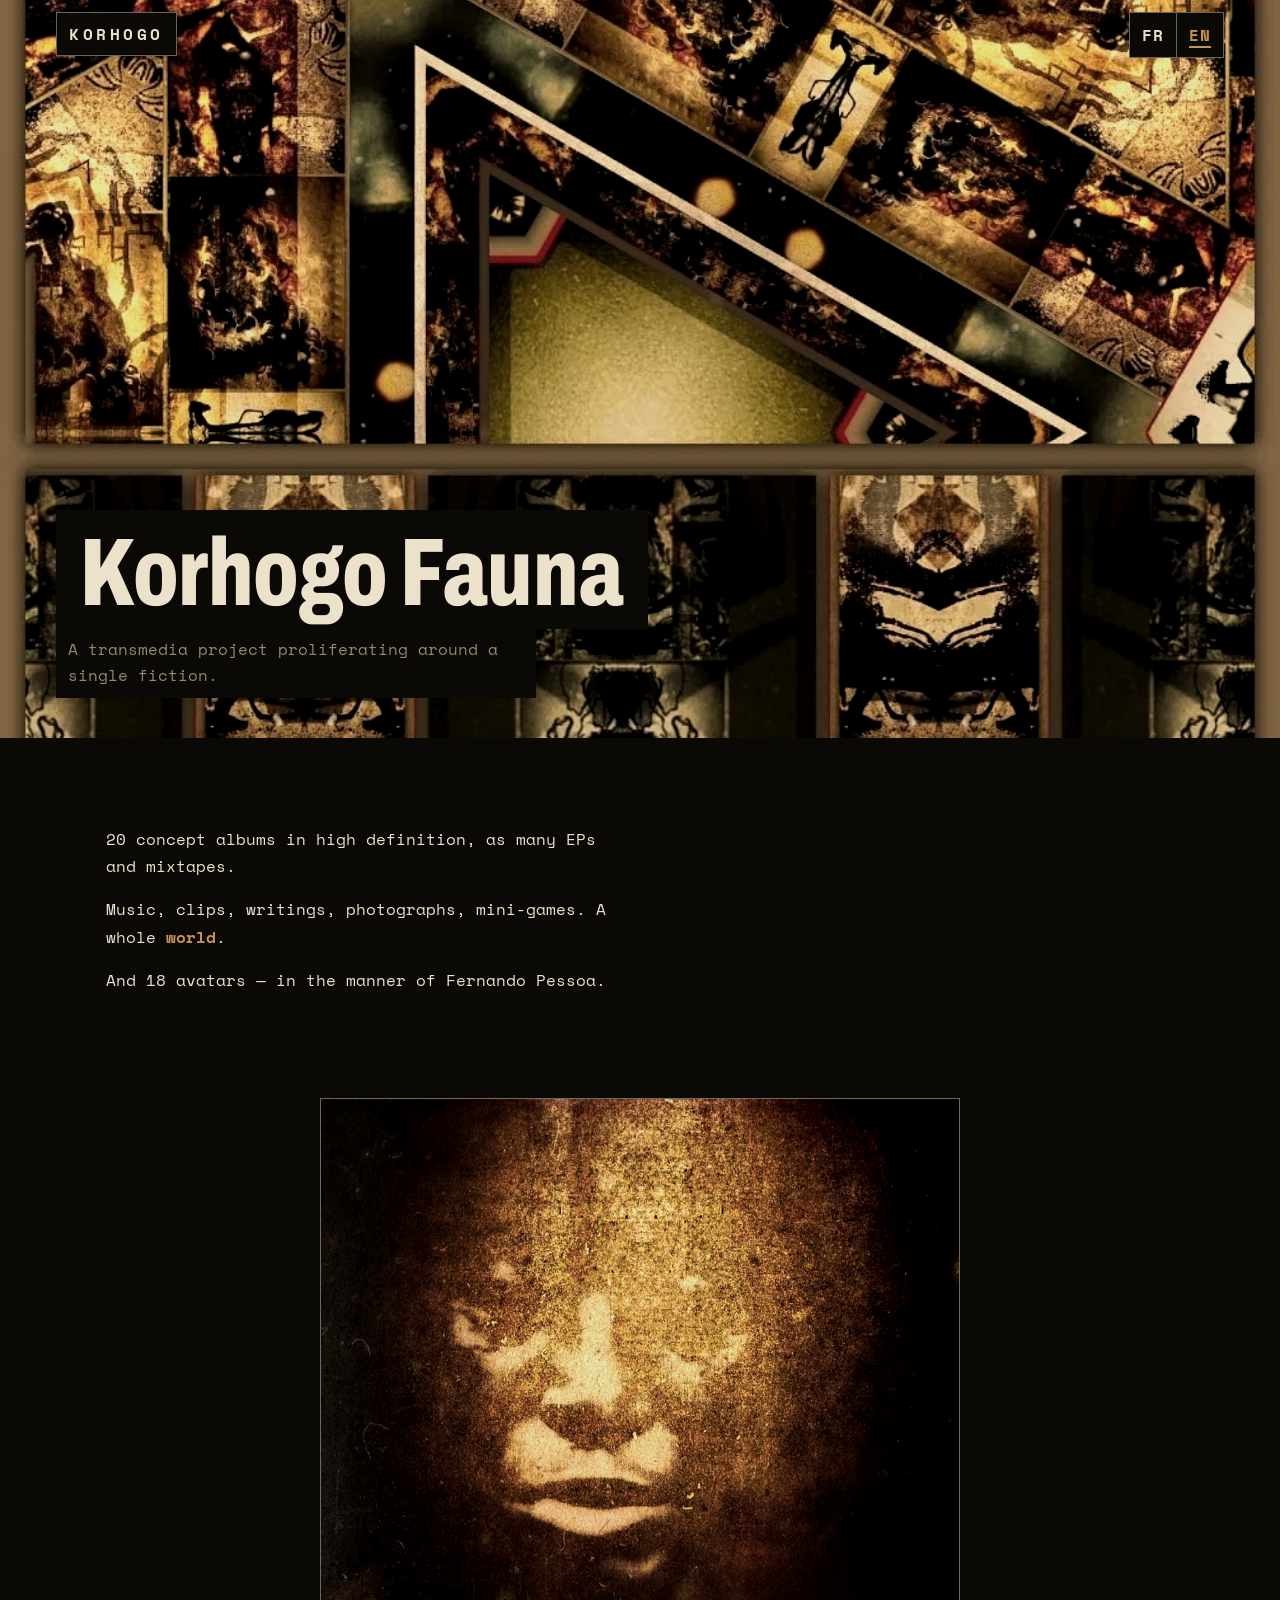
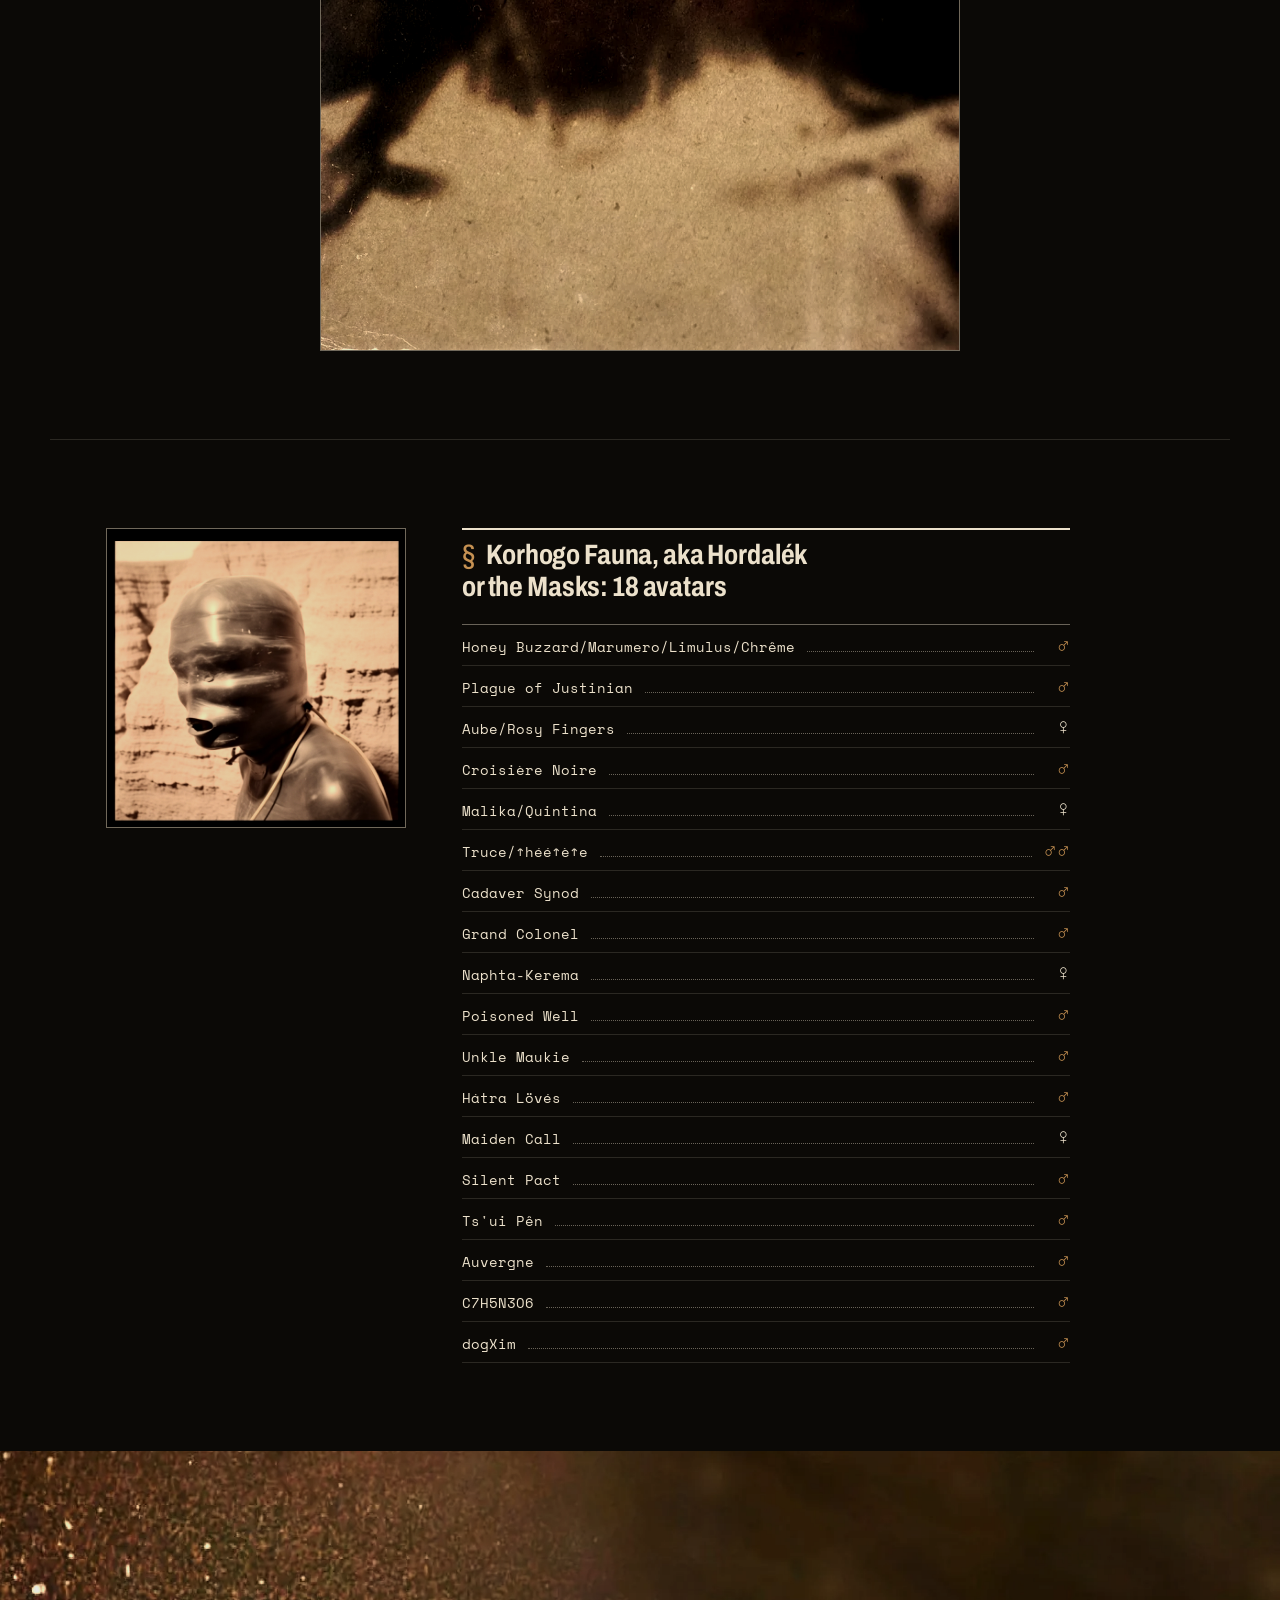
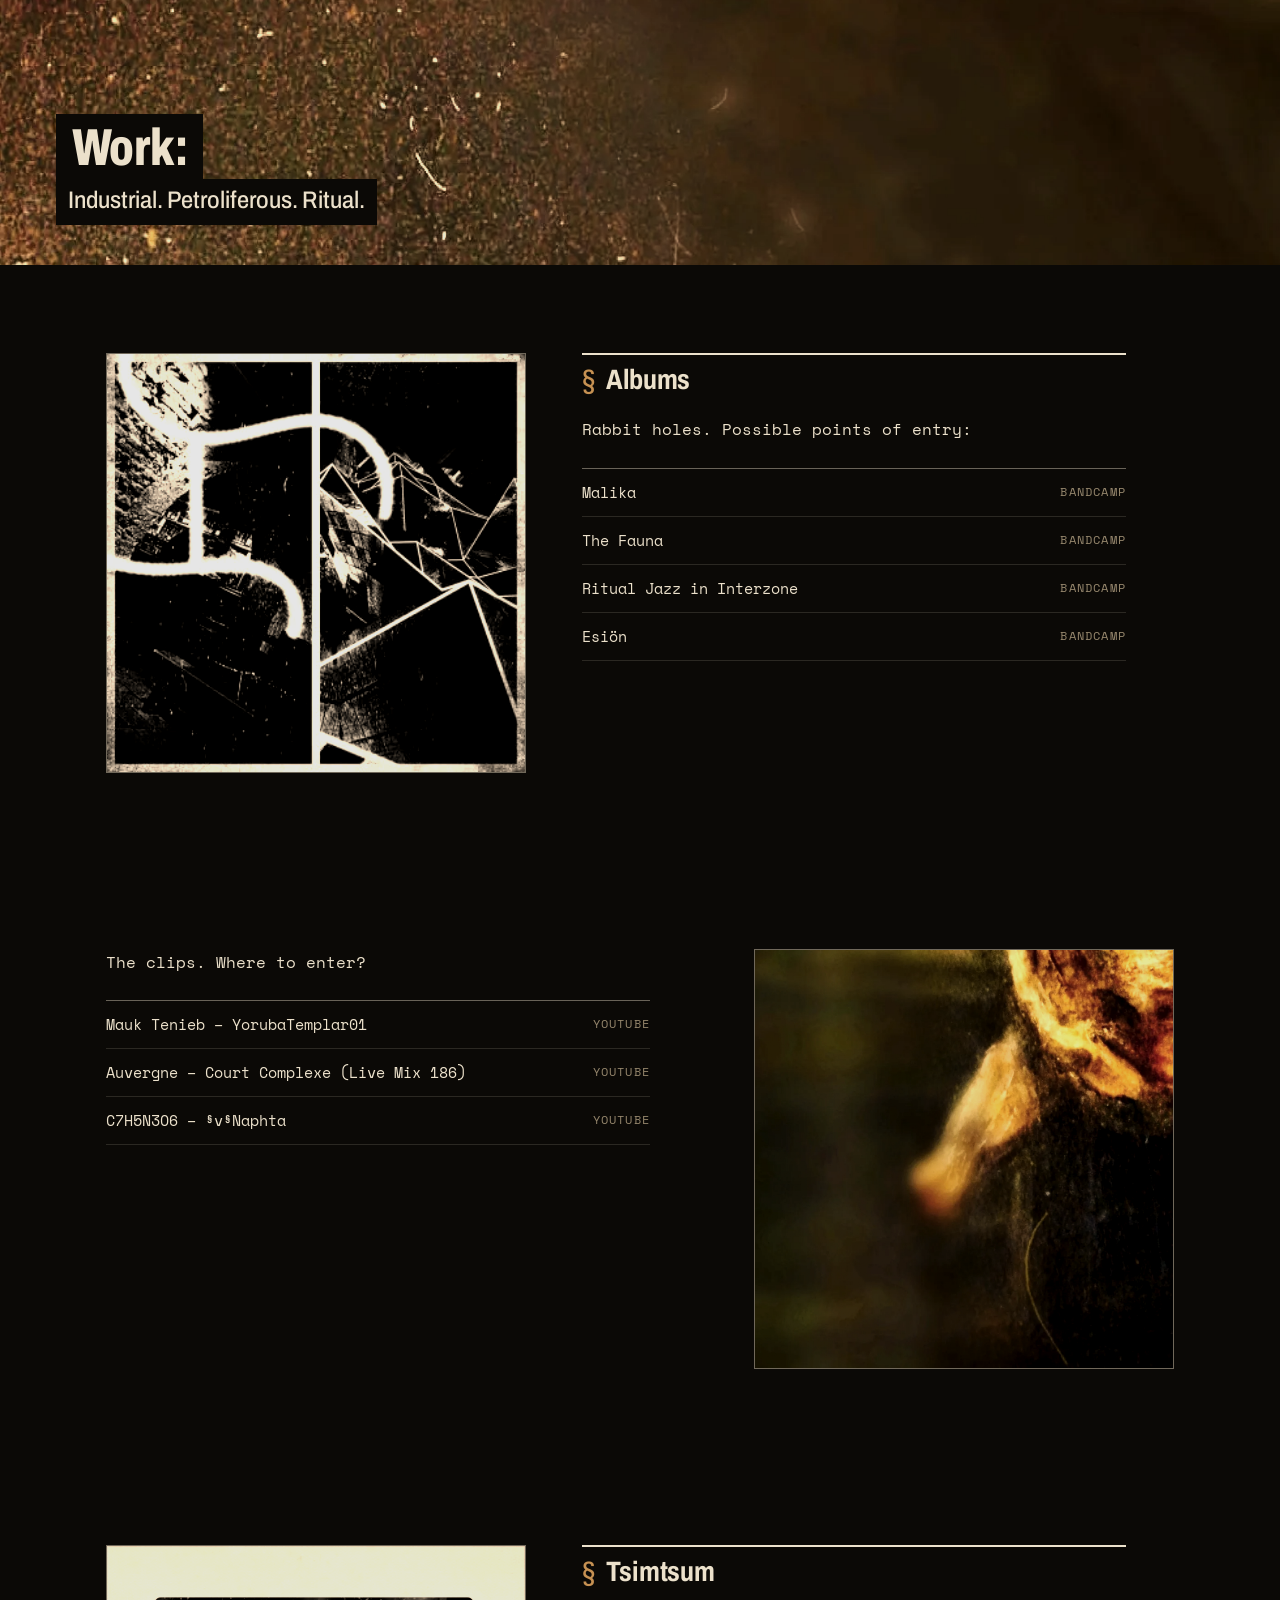
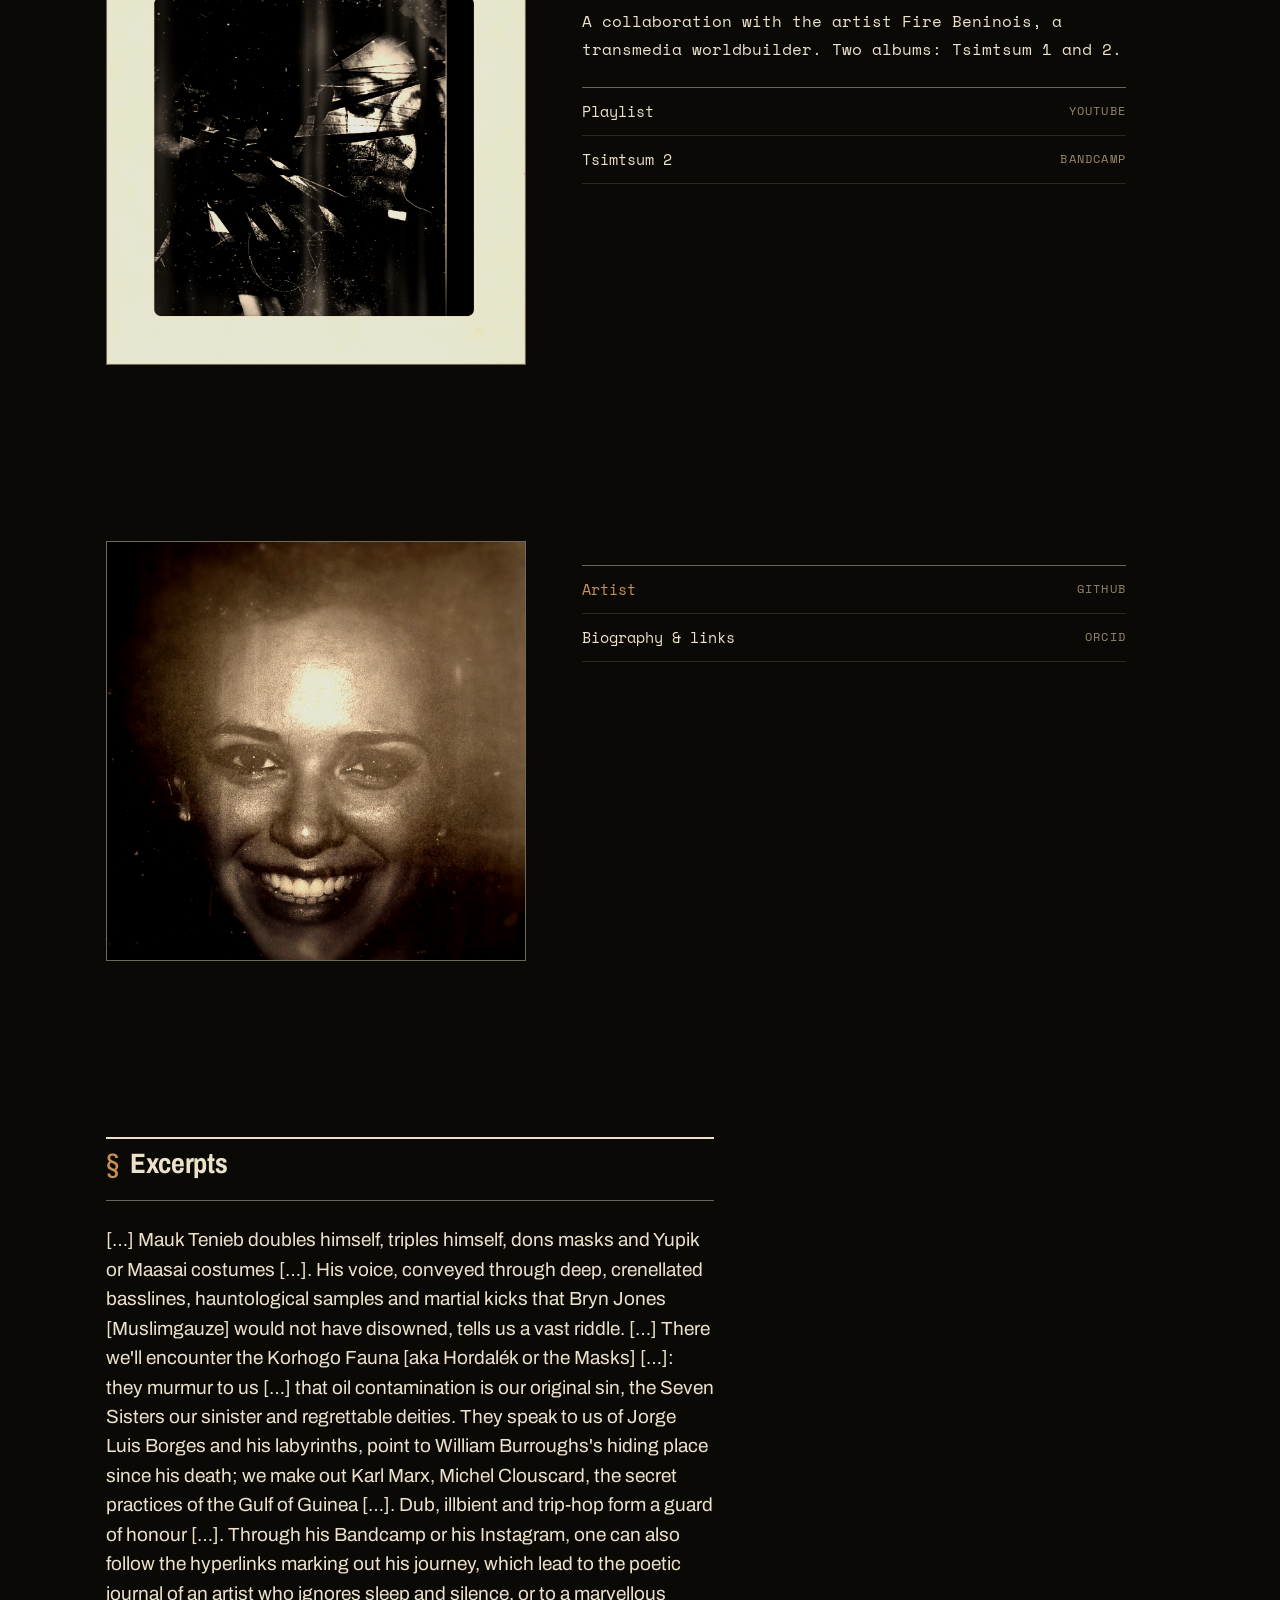
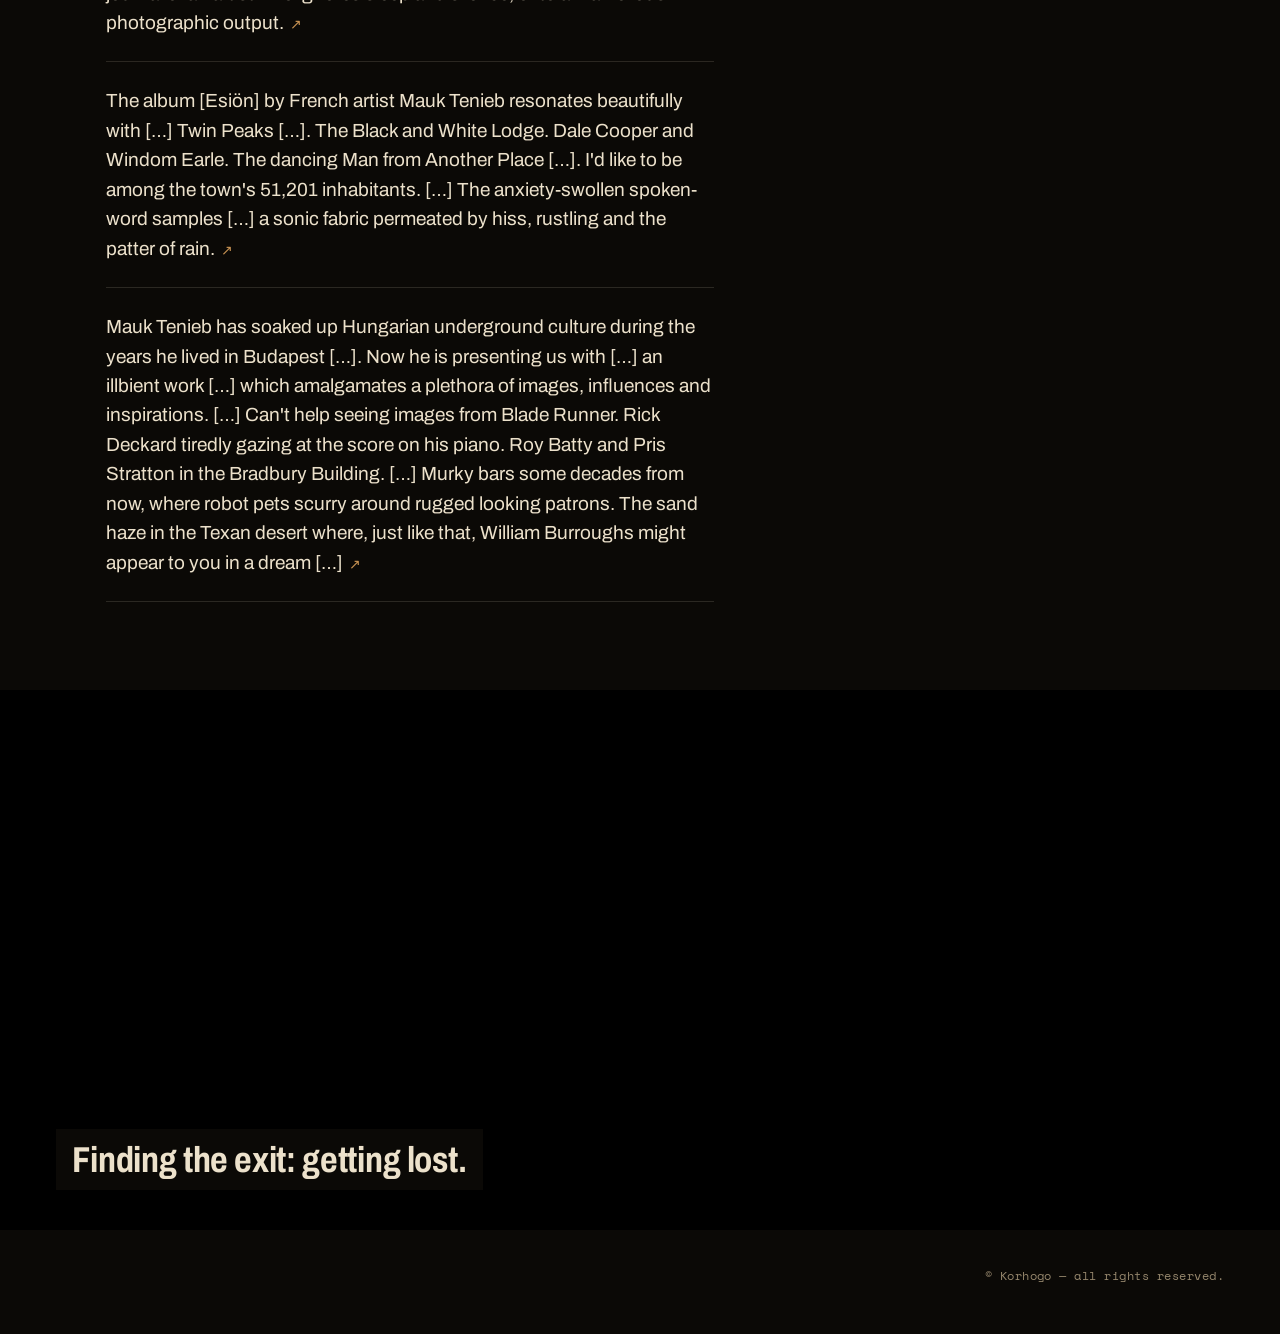
==== commit d86cba4f: "index.html, fonts.css, fonts/: allure de catalogue de label imprimé — titres en Archivo (OFL) au lie" ====
--- a/index.html
+++ b/index.html
@@ -82,6 +82,7 @@
 <meta content="© Korhogo. Images not licensed for AI / ML training or generative AI data mining, and excluded from image indexing. Text may be indexed and crawled freely." name="dc.rights">
 <link href="fonts.css" rel="stylesheet">
 <style>
+  /* DA : DA-KATABASE.md — catalogue de label, fanzine imprimé ; deux encres, un papier ; Archivo + Space Mono */
   :root{
     --void:    #0b0906;
     --void-2:  #171209;
@@ -90,17 +91,20 @@
     --amber:   #c69152;
     --rust:    #7a3524;
     --line:    rgba(236,225,203,0.14);
-    --edge:    clamp(1.4rem, 4.5vw, 3.4rem);
+    --line-strong: rgba(236,225,203,0.42);
+    --edge:    clamp(1.25rem, 4.5vw, 3.5rem);
     --measure: 34rem;
+    --sans:    'Archivo', 'Arial Narrow', Arial, sans-serif;
+    --mono:    'Space Mono', ui-monospace, monospace;
   }
   *{ box-sizing:border-box; }
-  html{ background:var(--void); }
+  html{ background:var(--void); scrollbar-color:var(--paper-dim) var(--void); }
   @media (prefers-reduced-motion: reduce){
     *{ animation-duration:0.001ms !important; transition-duration:0.001ms !important; }
   }
   body{
     margin:0; background:var(--void); color:var(--paper);
-    font-family:'Space Mono', ui-monospace, monospace;
+    font-family:var(--mono);
     font-size:16px; line-height:1.7;
     -webkit-font-smoothing:antialiased; text-rendering:optimizeLegibility;
   }
@@ -108,66 +112,57 @@
   a{ color:inherit; text-decoration:none; }
   img{ max-width:100%; display:block; }
   figure{ margin:0; }
-  :focus-visible{ outline:1px solid var(--paper); outline-offset:4px; }
-  h1,h2{ font-family:'Fraunces', Georgia, serif; font-style:italic; font-weight:440; margin:0; letter-spacing:-0.01em; }
+  :focus-visible{ outline:2px solid var(--amber); outline-offset:3px; }
+  h1,h2{ font-family:var(--sans); font-style:normal; font-weight:800; font-stretch:72%; margin:0; letter-spacing:-0.005em; text-wrap:balance; }
+  p{ text-wrap:pretty; }
 
   .grain{ position:fixed; inset:0; z-index:80; pointer-events:none; opacity:0.04; mix-blend-mode:overlay; }
 
   html.lang-fr .t-en{ display:none; }
   html.lang-en .t-fr{ display:none; }
 
+  /* ---------- commutateur de langue : pavé d'encre, sans fusion ---------- */
   .langbar{
-    position:fixed; top:0; left:0; right:0; z-index:90;
-    display:flex; justify-content:flex-end; align-items:center;
-    padding:1rem var(--edge); letter-spacing:0.04em;
-    mix-blend-mode:difference; pointer-events:none;
+    position:fixed; top:0; right:0; z-index:90;
+    padding:0.75rem var(--edge); pointer-events:none;
   }
   .langbar *{ pointer-events:auto; }
-  .langbar .mark{
-    font-family:'Space Mono', monospace; font-style:normal; font-weight:700;
-    font-size:clamp(5rem, 12vw, 10rem); line-height:0.9; color:var(--paper); opacity:1; letter-spacing:0;
-  }
-  .langbar .switch{ display:flex; gap:1rem; align-items:center; }
-  .gender{ font-family:'Space Mono', monospace; font-size:2.7rem; line-height:0.9; font-weight:700; letter-spacing:0; white-space:nowrap; min-width:3.4rem; text-align:center; display:inline-block; }
+  .langbar .switch{ display:flex; align-items:stretch; background:var(--void); border:1px solid var(--line-strong); }
+  .langbar button{
+    background:none; border:none; margin:0; padding:0 0.75rem; min-width:44px; min-height:44px; cursor:pointer;
+    font-family:var(--mono); font-size:1rem; font-weight:700; letter-spacing:0.06em; color:var(--paper);
+    text-decoration:underline 2px transparent; text-underline-offset:0.3em;
+  }
+  .langbar button + button{ border-left:1px solid var(--line-strong); }
+  .langbar button:hover{ color:var(--amber); }
+  html.lang-fr .langbar button[data-set="fr"],
+  html.lang-en .langbar button[data-set="en"]{ color:var(--amber); text-decoration-color:currentColor; }
+
+  .gender{ font-family:var(--mono); font-size:1.375rem; line-height:1; font-weight:700; letter-spacing:0; white-space:nowrap; min-width:1.5rem; text-align:right; display:inline-block; }
   .gender.male{ color:var(--amber); }
-  .gender.female{ color:#fff !important; }
+  .gender.female{ color:var(--paper); }
   .bio-link{ color:var(--amber) !important; }
-  .langbar button{
-    background:none; border:none; padding:0.1rem 0; min-width:44px; min-height:44px; cursor:pointer;
-    font-family:'Space Mono', monospace; font-size:clamp(1.5rem, 2.2vw, 1.9rem); font-weight:700; color:var(--paper);
-    border-bottom:1px solid transparent;
-  }
-  html.lang-fr .langbar button[data-set="fr"],
-  html.lang-en .langbar button[data-set="en"]{ color:var(--amber); border-bottom-color:currentColor; }
-  .langbar button:not([data-set="fr"]), .langbar button:not([data-set="en"]){ color:var(--paper); }
-
-  /* ---------- unified plate treatment ----------
-     one filter recipe, applied to every photographic source regardless
-     of its original texture, so the visual set reads as one family. */
+
+  /* ---------- planches : un seul traitement photographique ---------- */
   .plate img, .fullplate-bg{
     filter: sepia(0.5) saturate(1.25) hue-rotate(-8deg) contrast(1.12) brightness(0.9);
   }
-  .plate{ position:relative; overflow:hidden; }
-  .plate::after{
-    content:""; position:absolute; inset:0; pointer-events:none;
-    background: radial-gradient(120% 130% at 50% 20%, transparent 40%, rgba(11,9,6,0.5) 100%);
-    mix-blend-mode:multiply;
-  }
+  .plate{ position:relative; overflow:hidden; border:1px solid var(--line-strong); background:var(--void-2); }
   .plate::before{
     content:""; position:absolute; inset:0; z-index:2; pointer-events:none;
     background-image:url("data:image/svg+xml;utf8,<svg xmlns='http://www.w3.org/2000/svg' width='120' height='120'><filter id='n'><feTurbulence type='fractalNoise' baseFrequency='0.9' numOctaves='2'/></filter><rect width='100%' height='100%' filter='url(%23n)' opacity='0.35'/></svg>");
     opacity:0.14; mix-blend-mode:overlay;
   }
-
-  /* ---------- hero / break / closing : full-bleed plates ---------- */
-  .fullplate{
-    position:relative; display:flex; align-items:flex-end; overflow:hidden;
-  }
+  .plate img{ width:100%; display:block; }
+
+  /* ---------- pleines pages : image en aplat, texte en bandes d'encre collées ---------- */
+  .fullplate{ position:relative; display:flex; align-items:flex-end; overflow:hidden; }
   .fullplate-bg{
     position:absolute; inset:0; z-index:0;
     background-size:cover; background-repeat:no-repeat;
   }
-  .hero{ height:82vh; min-height:520px; max-height:780px; }
+  .fullplate .scrim{ display:none; }
+  .hero{ height:82vh; min-height:520px; max-height:780px; animation:fade-in 1.1s cubic-bezier(.22,.68,.2,1) both; }
   .hero .fullplate-bg{ background-position:center 34%; }
   .break{ height:46vh; min-height:380px; max-height:520px; }
   .break .fullplate-bg{ background-position:center 55%; }
@@ -179,113 +174,123 @@
     background-attachment:fixed;
   }
   @media (hover:none), (pointer:coarse){ .fullplate-bg{ background-attachment:scroll; } }
-  .fullplate .scrim{
-    position:absolute; inset:0; z-index:1;
-    background:linear-gradient(to top, rgba(11,9,6,.94) 0%, rgba(11,9,6,.35) 48%, rgba(11,9,6,.06) 78%);
-  }
-  .hero{ animation:fade-in 1.1s cubic-bezier(.22,.68,.2,1) both; }
   @keyframes fade-in{ from{ opacity:0; } to{ opacity:1; } }
 
-  .hero-content{ position:relative; z-index:2; padding:3.4rem var(--edge) 3rem; max-width:44rem; }
-  .kicker{ margin:0 0 0.65rem; font-family:'Space Mono',monospace; font-style:normal; font-weight:700; font-size:clamp(1.8rem,4vw,3.2rem); line-height:1; letter-spacing:0.02em; color:var(--paper); }
-  .hero h1{ font-family:'Fraunces', Georgia, serif; font-size:clamp(4.4rem, 12vw, 7.8rem); color:var(--paper); line-height:0.86; font-style:italic; font-weight:440; letter-spacing:-0.045em; }
-  .hero-sub{ margin:1.1rem 0 0; max-width:30rem; color:var(--paper-dim); font-size:0.92rem; line-height:1.65; }
-
+  /* couverture : marque du label en tête, titre et sous-titre en pied */
+  .hero{
+    display:grid; align-items:stretch;
+    grid-template-columns:minmax(0, 46rem);
+    grid-template-rows:auto 1fr auto auto;
+    padding:0.75rem var(--edge) 2.5rem;
+  }
+  .hero-content{ display:contents; }
+  .hero-project-mark, .hero h1, .hero-sub,
+  .break-content > *, .closing-content > *{
+    position:relative; z-index:2; justify-self:start;
+    width:fit-content; max-width:100%;
+    background:var(--void);
+  }
   .hero-project-mark{
-    display:block;
-    margin:0 0 0.2rem;
-    font-family:'Space Mono', monospace;
-    font-size:clamp(1.65rem, 3.2vw, 2.65rem);
-    line-height:0.92;
-    font-weight:700;
-    letter-spacing:0.045em;
-    text-transform:uppercase;
+    grid-row:1; margin:0;
+    min-height:44px; display:flex; align-items:center;
+    padding:0 0.75rem; border:1px solid var(--line-strong);
+    font-family:var(--mono); font-size:1rem; line-height:1; font-weight:700;
+    letter-spacing:0.22em; text-transform:uppercase; color:var(--paper);
+  }
+  .hero h1{
+    grid-row:3; margin:0;
+    padding:0.2em 0.25em 0.12em;
+    font-size:clamp(3.5rem, 11vw, 6rem); line-height:0.92;
     color:var(--paper);
   }
-
-  .break-content{ position:relative; z-index:2; padding:3rem var(--edge); max-width:38rem; }
-  .break h2{ font-size:clamp(1.6rem, 4.4vw, 2.5rem); color:var(--paper); }
-
-  .closing-content{ position:relative; z-index:2; padding:3.4rem var(--edge); max-width:34rem; }
-  .closing h2{ font-size:clamp(1.5rem, 3.6vw, 2.1rem); color:var(--paper); line-height:1.4; }
-  .closing .sig{ margin:1.4rem 0 0; font-family:'Space Mono',monospace; font-style:normal; font-size:0.8rem; color:var(--paper-dim); letter-spacing:0.03em; }
-
-  /* ---------- sections ---------- */
-  section{ padding:5.6rem var(--edge); max-width:1180px; margin:0 auto; }
-  .lede{ font-size:1.02rem; color:var(--paper); max-width:var(--measure); margin:0 0 1.6rem; }
-  .prose p{ max-width:var(--measure); margin:0 0 0.85rem; color:var(--paper); font-size:0.95rem; }
+  .hero-sub{
+    grid-row:4; margin:0;
+    padding:0.5rem 0.75rem 0.6rem;
+    max-width:min(100%, 30rem);
+    color:var(--paper-dim); font-size:1rem; line-height:1.6;
+  }
+
+  .break-content{ position:relative; z-index:2; padding:2.5rem var(--edge); max-width:40rem; }
+  .break h2{ padding:0.15em 0.3em 0.1em; font-size:clamp(2rem, 5vw, 3.25rem); line-height:1; color:var(--paper); }
+  .break .descriptor{
+    margin:0; padding:0.4rem 0.75rem 0.5rem;
+    font-family:var(--sans); font-style:normal; font-weight:500; font-stretch:88%;
+    font-size:clamp(1.125rem, 2.6vw, 1.5rem); line-height:1.3; color:var(--paper);
+  }
+  .work-tagline .t-fr, .work-tagline .t-en{ font-style:normal; }
+
+  .closing-content{ position:relative; z-index:2; padding:2.5rem var(--edge); max-width:40rem; }
+  .closing h2{ padding:0.3em 0.45em 0.25em; font-weight:700; font-stretch:80%; font-size:clamp(1.5rem, 3.6vw, 2.25rem); line-height:1.15; color:var(--paper); }
+
+  /* ---------- sections : grille de catalogue ---------- */
+  section{ padding:5.5rem var(--edge); max-width:1180px; margin:0 auto; }
+  .lede{ font-size:1rem; color:var(--paper); max-width:var(--measure); margin:0 0 1.5rem; }
+  .prose p{ max-width:var(--measure); margin:0 0 1rem; color:var(--paper); font-size:1rem; }
   .prose p b{ color:var(--amber); font-weight:700; }
 
-  h2.stitle{ font-family:'Space Mono',monospace; font-style:normal; font-weight:700; font-size:1.02rem; margin:0 0 1rem; color:var(--paper); }
-  h2.stitle .sign{ color:var(--amber); margin-right:0.5em; }
-
-  nav.entries{ margin-top:1.5rem; border-top:1px solid var(--line); max-width:var(--measure); }
+  h2.stitle{
+    font-family:var(--sans); font-weight:700; font-stretch:80%;
+    font-size:clamp(1.375rem, 2.4vw, 1.75rem); line-height:1.15;
+    max-width:38rem; margin:0 0 1.25rem; padding-top:0.6rem; border-top:2px solid var(--paper);
+    color:var(--paper);
+  }
+  .pair-text h2.stitle{ max-width:var(--measure); }
+  h2.stitle .sign{ color:var(--amber); margin-right:0.4em; font-weight:500; }
+
+  nav.entries{ margin-top:1.5rem; border-top:1px solid var(--line-strong); max-width:var(--measure); }
   nav.entries a{
-    display:flex; justify-content:space-between; gap:1rem; align-items:baseline;
-    padding:0.7rem 0; border-bottom:1px solid var(--line);
-    font-size:0.86rem; color:var(--paper); transition:color .15s ease, border-color .15s ease;
+    display:flex; justify-content:space-between; gap:1rem; align-items:center;
+    min-height:48px; padding:0.6rem 0; border-bottom:1px solid var(--line);
+    font-size:0.9375rem; line-height:1.4; color:var(--paper); transition:color .15s ease, border-color .15s ease;
   }
   nav.entries a:hover{ color:var(--amber); border-color:var(--amber); }
-  .esrc{ font-size:0.8125rem; letter-spacing:0.04em; color:var(--paper-dim); flex:none; }
-
-  /* ---------- plates ---------- */
-  .plate{ border:1px solid var(--line); background:var(--void-2); }
-  .plate img{ width:100%; display:block; }
-
-  .single-plate{ max-width:640px; margin:0 auto 5.6rem; padding:0 var(--edge); }
-
-  .pair{ display:flex; gap:3.2rem; align-items:flex-start; }
+  .esrc{ font-size:0.75rem; letter-spacing:0.1em; text-transform:uppercase; color:var(--paper-dim); flex:none; }
+  nav.entries a:hover .esrc{ color:var(--amber); }
+
+  .single-plate{ max-width:640px; margin:0 auto 5.5rem; padding:0; }
+
+  .pair{ display:flex; gap:3.5rem; align-items:flex-start; }
   .pair.flip{ flex-direction:row-reverse; }
   .pair-text{ flex:1 1 320px; min-width:260px; }
   .pair figure.plate{ flex:1 1 340px; max-width:420px; }
 
-  .index-wrap{ display:flex; gap:3.2rem; align-items:flex-start; flex-wrap:wrap; }
+  .index-wrap{ display:flex; gap:3.5rem; align-items:flex-start; flex-wrap:wrap; }
   .index-wrap figure.plate{ flex:0 1 300px; }
   .index-body{ flex:1 1 420px; min-width:280px; }
 
-  ul.specimens{ list-style:none; margin:1.6rem 0 0; padding:0; border-top:1px solid var(--line); max-width:38rem; }
+  ul.specimens{ list-style:none; margin:0; padding:0; border-top:1px solid var(--line-strong); max-width:38rem; }
   ul.specimens li{
-    display:flex; align-items:baseline; gap:0.9rem; padding:0.55rem 0;
-    border-bottom:1px solid var(--line); font-size:0.84rem;
+    display:flex; align-items:baseline; gap:0.75rem; padding:0.5rem 0;
+    border-bottom:1px solid var(--line); font-size:0.875rem; line-height:1.5;
   }
   ul.specimens .name{ flex:0 0 auto; color:var(--paper); white-space:nowrap; }
-  ul.specimens .leader{ flex:1 1 auto; border-bottom:1px dotted var(--line); height:0.55em; }
-  ul.specimens .note{ flex:none; font-style:italic; color:var(--paper-dim); font-size:0.76rem; }
+  ul.specimens .leader{ flex:1 1 auto; border-bottom:1px dotted var(--line-strong); height:0.55em; }
 
   hr.hair{ border:none; border-top:1px solid var(--line); max-width:1180px; margin:0 auto; }
 
   footer.credit{
-    padding:2.2rem var(--edge) 3rem; font-size:0.75rem; color:var(--paper-dim);
+    padding:2.25rem var(--edge) 3rem; font-size:0.75rem; letter-spacing:0.04em; color:var(--paper-dim);
     display:flex; justify-content:flex-end; align-items:flex-end; flex-wrap:wrap; gap:0.6rem; text-align:right;
   }
+  footer.credit > span{ margin-left:auto; }
+
+  /* ---------- extraits de presse : romain, colonne de lecture ---------- */
+  .echoes{ max-width:38rem; }
+  .echoes blockquote{ margin:0; padding:1.5rem 0; border-bottom:1px solid var(--line); }
+  .echoes blockquote:first-child{ border-top:1px solid var(--line-strong); }
+  .echoes a{ display:block; font-family:var(--sans); font-style:normal; font-weight:400; font-stretch:100%; font-size:clamp(1.0625rem, 2vw, 1.1875rem); line-height:1.55; color:var(--paper); text-wrap:pretty; transition:color .15s ease; }
+  .echoes a:hover{ color:var(--amber); }
+  .echoes .go{ font-family:var(--mono); font-style:normal; font-size:0.875rem; color:var(--amber); margin-left:0.4em; }
 
   @media (max-width: 780px){
-    .langbar{ padding:0.8rem var(--edge); }
-    .langbar .switch{ gap:0.8rem; }
-    .langbar button{ font-size:1.55rem; }
+    .langbar{ padding:0.75rem var(--edge); }
     section{ padding:4rem var(--edge); }
-    .pair, .pair.flip{ flex-direction:column; gap:1.8rem; }
+    .single-plate{ margin:0 var(--edge) 4rem; }
+    .pair, .pair.flip{ flex-direction:column; gap:2rem; }
     .pair figure.plate{ max-width:none; }
     .index-wrap{ flex-direction:column; }
     ul.specimens .name{ white-space:normal; flex:0 1 auto; min-width:0; overflow-wrap:anywhere; }
   }
-
-  .break h2{ font-family:'Fraunces', Georgia, serif; font-style:normal; font-weight:500; letter-spacing:-0.015em; }
-  .break .descriptor{ margin:0.35rem 0 0; color:var(--paper); font-family:'Fraunces', Georgia, serif; font-style:italic; font-weight:380; font-size:clamp(1.1rem, 3vw, 1.65rem); line-height:1.25; }
-  footer.credit{ justify-content:flex-end; align-items:flex-end; text-align:right; }
-  footer.credit > span{ margin-left:auto; }
-
-  .work-tagline{ margin-top:0.2rem; }
-  .work-tagline .t-fr, .work-tagline .t-en{ font-style:italic; }
-  .break h2{ font-style:normal; }
-
-  /* ---------- extraits de publications ---------- */
-  .echoes{ max-width:var(--measure); }
-  .echoes blockquote{ margin:0; padding:1.4rem 0; border-bottom:1px solid var(--line); }
-  .echoes blockquote:first-child{ border-top:1px solid var(--line); }
-  .echoes a{ display:block; font-family:'Fraunces', Georgia, serif; font-style:italic; font-weight:380; font-size:clamp(1.05rem, 2.6vw, 1.3rem); line-height:1.45; color:var(--paper); transition:color .15s ease; }
-  .echoes a:hover{ color:var(--amber); }
-  .echoes .go{ font-family:'Space Mono', monospace; font-style:normal; font-size:0.8125rem; color:var(--amber); margin-left:0.4em; }
 </style>
 </head>
 <body>
--- a/fonts.css
+++ b/fonts.css
@@ -1,34 +1,20 @@
-/* Polices servies par le site (SIL OFL 1.1 : fonts/OFL-Fraunces.txt, fonts/OFL-SpaceMono.txt) */
+/* Polices servies par le site (SIL OFL 1.1 : fonts/OFL-Archivo.txt, fonts/OFL-SpaceMono.txt) */
 @font-face {
-  font-family: 'Fraunces';
+  font-family: 'Archivo';
   font-style: normal;
   font-display: swap;
   font-weight: 100 900;
-  src: url(fonts/fraunces-latin-ext-opsz-normal.woff2) format('woff2-variations');
+  font-stretch: 62% 125%;
+  src: url(fonts/archivo-latin-ext-wdth-normal.woff2) format('woff2-variations');
   unicode-range: U+0100-02BA,U+02BD-02C5,U+02C7-02CC,U+02CE-02D7,U+02DD-02FF,U+0304,U+0308,U+0329,U+1D00-1DBF,U+1E00-1E9F,U+1EF2-1EFF,U+2020,U+20A0-20AB,U+20AD-20C0,U+2113,U+2C60-2C7F,U+A720-A7FF;
 }
 @font-face {
-  font-family: 'Fraunces';
+  font-family: 'Archivo';
   font-style: normal;
   font-display: swap;
   font-weight: 100 900;
-  src: url(fonts/fraunces-latin-opsz-normal.woff2) format('woff2-variations');
-  unicode-range: U+0000-00FF,U+0131,U+0152-0153,U+02BB-02BC,U+02C6,U+02DA,U+02DC,U+0304,U+0308,U+0329,U+2000-206F,U+20AC,U+2122,U+2191,U+2193,U+2212,U+2215,U+FEFF,U+FFFD;
-}
-@font-face {
-  font-family: 'Fraunces';
-  font-style: italic;
-  font-display: swap;
-  font-weight: 100 900;
-  src: url(fonts/fraunces-latin-ext-opsz-italic.woff2) format('woff2-variations');
-  unicode-range: U+0100-02BA,U+02BD-02C5,U+02C7-02CC,U+02CE-02D7,U+02DD-02FF,U+0304,U+0308,U+0329,U+1D00-1DBF,U+1E00-1E9F,U+1EF2-1EFF,U+2020,U+20A0-20AB,U+20AD-20C0,U+2113,U+2C60-2C7F,U+A720-A7FF;
-}
-@font-face {
-  font-family: 'Fraunces';
-  font-style: italic;
-  font-display: swap;
-  font-weight: 100 900;
-  src: url(fonts/fraunces-latin-opsz-italic.woff2) format('woff2-variations');
+  font-stretch: 62% 125%;
+  src: url(fonts/archivo-latin-wdth-normal.woff2) format('woff2-variations');
   unicode-range: U+0000-00FF,U+0131,U+0152-0153,U+02BB-02BC,U+02C6,U+02DA,U+02DC,U+0304,U+0308,U+0329,U+2000-206F,U+20AC,U+2122,U+2191,U+2193,U+2212,U+2215,U+FEFF,U+FFFD;
 }
 @font-face {
@@ -36,7 +22,7 @@
   font-style: normal;
   font-display: swap;
   font-weight: 400;
-  src: url(fonts/space-mono-latin-ext-400-normal.woff2) format('woff2'), url(fonts/space-mono-latin-ext-400-normal.woff) format('woff');
+  src: url(fonts/space-mono-latin-ext-400-normal.woff2) format('woff2');
   unicode-range: U+0100-02BA,U+02BD-02C5,U+02C7-02CC,U+02CE-02D7,U+02DD-02FF,U+0304,U+0308,U+0329,U+1D00-1DBF,U+1E00-1E9F,U+1EF2-1EFF,U+2020,U+20A0-20AB,U+20AD-20C0,U+2113,U+2C60-2C7F,U+A720-A7FF;
 }
 @font-face {
@@ -44,7 +30,7 @@
   font-style: normal;
   font-display: swap;
   font-weight: 400;
-  src: url(fonts/space-mono-latin-400-normal.woff2) format('woff2'), url(fonts/space-mono-latin-400-normal.woff) format('woff');
+  src: url(fonts/space-mono-latin-400-normal.woff2) format('woff2');
   unicode-range: U+0000-00FF,U+0131,U+0152-0153,U+02BB-02BC,U+02C6,U+02DA,U+02DC,U+0304,U+0308,U+0329,U+2000-206F,U+20AC,U+2122,U+2191,U+2193,U+2212,U+2215,U+FEFF,U+FFFD;
 }
 @font-face {
@@ -52,7 +38,7 @@
   font-style: normal;
   font-display: swap;
   font-weight: 700;
-  src: url(fonts/space-mono-latin-ext-700-normal.woff2) format('woff2'), url(fonts/space-mono-latin-ext-700-normal.woff) format('woff');
+  src: url(fonts/space-mono-latin-ext-700-normal.woff2) format('woff2');
   unicode-range: U+0100-02BA,U+02BD-02C5,U+02C7-02CC,U+02CE-02D7,U+02DD-02FF,U+0304,U+0308,U+0329,U+1D00-1DBF,U+1E00-1E9F,U+1EF2-1EFF,U+2020,U+20A0-20AB,U+20AD-20C0,U+2113,U+2C60-2C7F,U+A720-A7FF;
 }
 @font-face {
@@ -60,6 +46,6 @@
   font-style: normal;
   font-display: swap;
   font-weight: 700;
-  src: url(fonts/space-mono-latin-700-normal.woff2) format('woff2'), url(fonts/space-mono-latin-700-normal.woff) format('woff');
+  src: url(fonts/space-mono-latin-700-normal.woff2) format('woff2');
   unicode-range: U+0000-00FF,U+0131,U+0152-0153,U+02BB-02BC,U+02C6,U+02DA,U+02DC,U+0304,U+0308,U+0329,U+2000-206F,U+20AC,U+2122,U+2191,U+2193,U+2212,U+2215,U+FEFF,U+FFFD;
 }
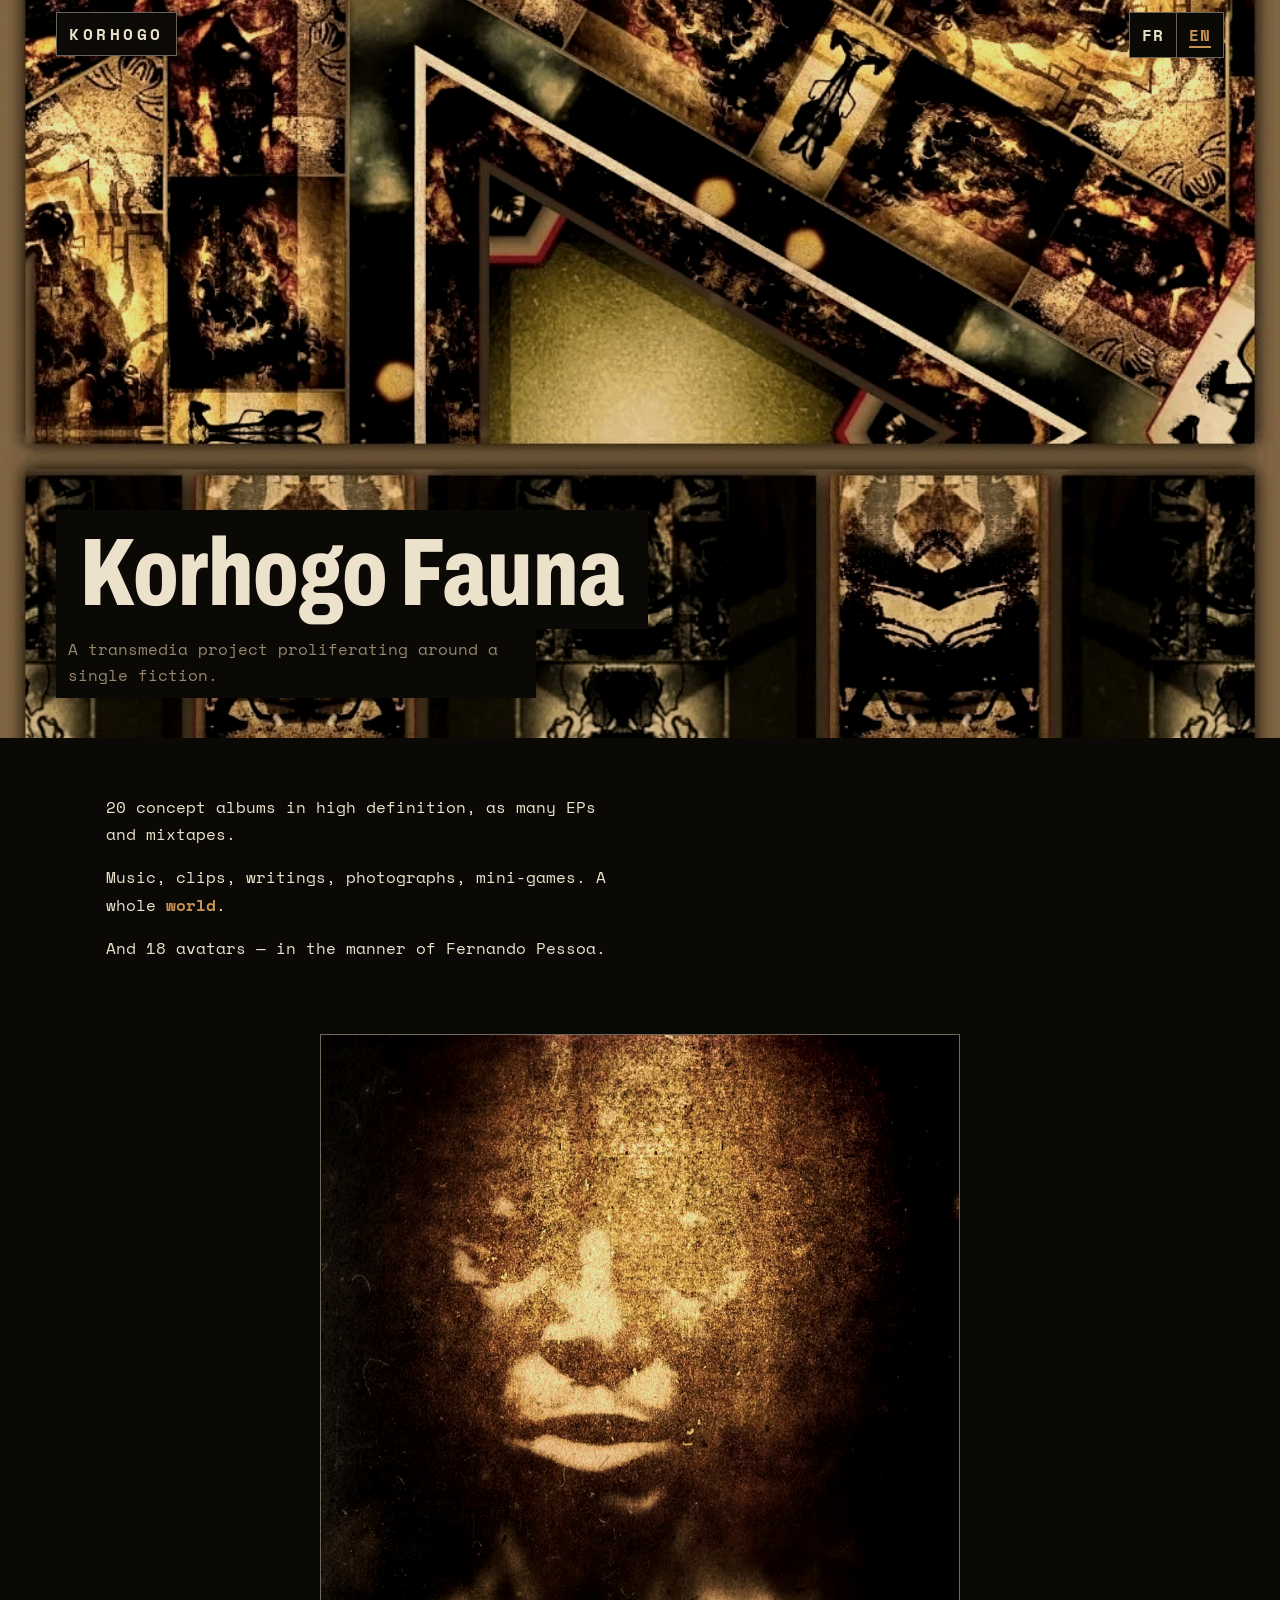
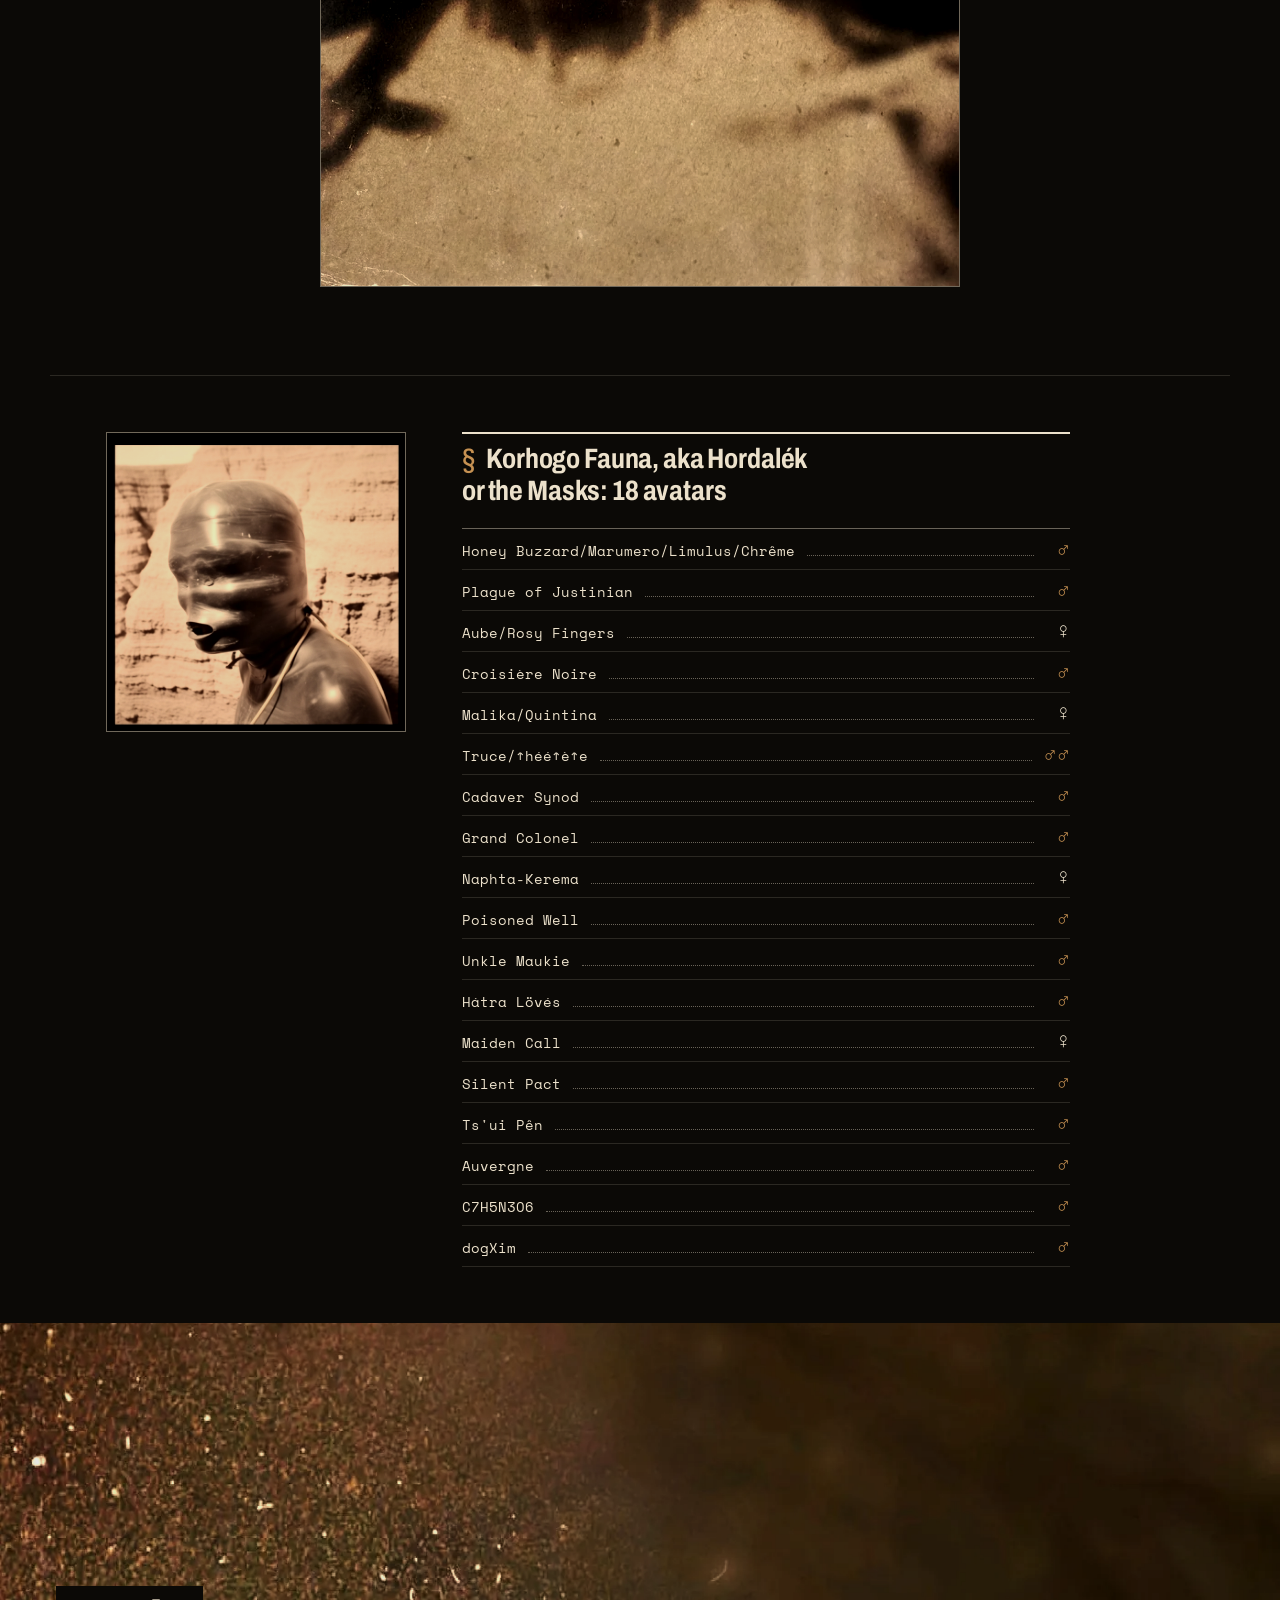
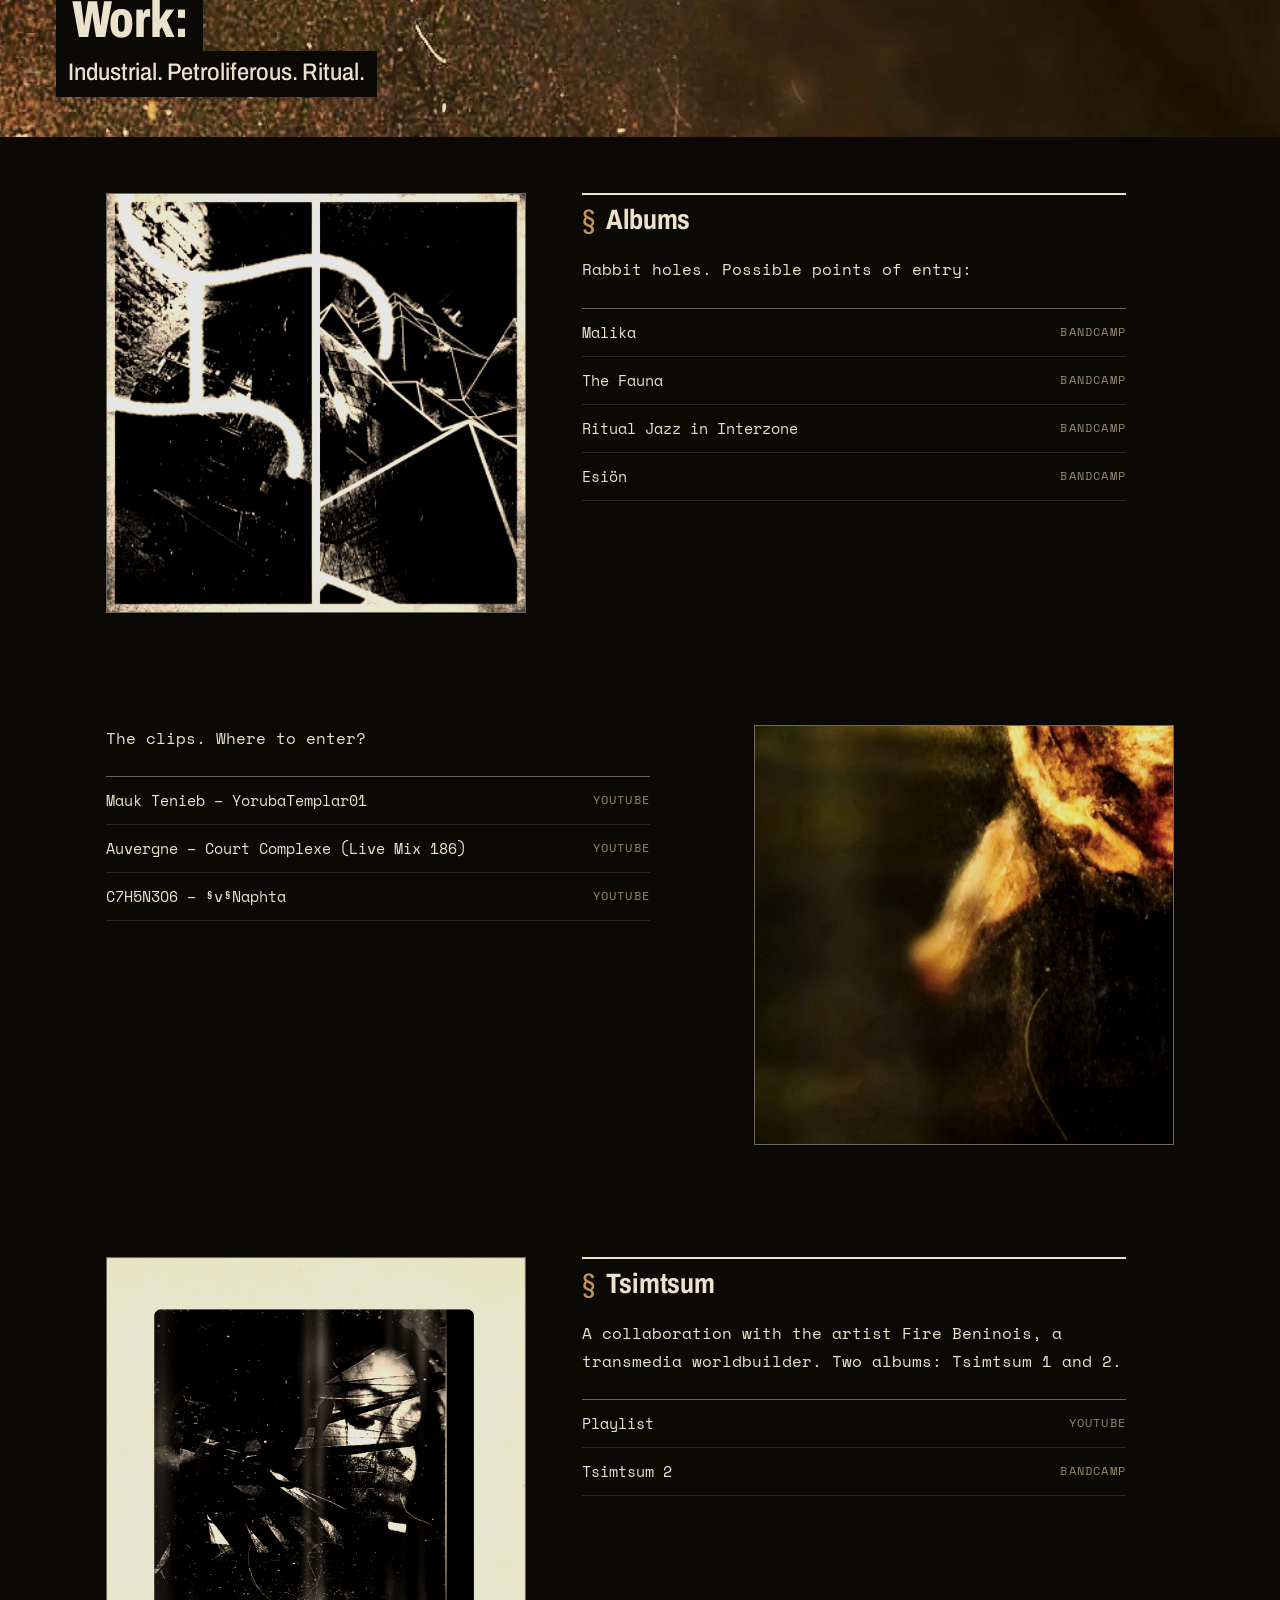
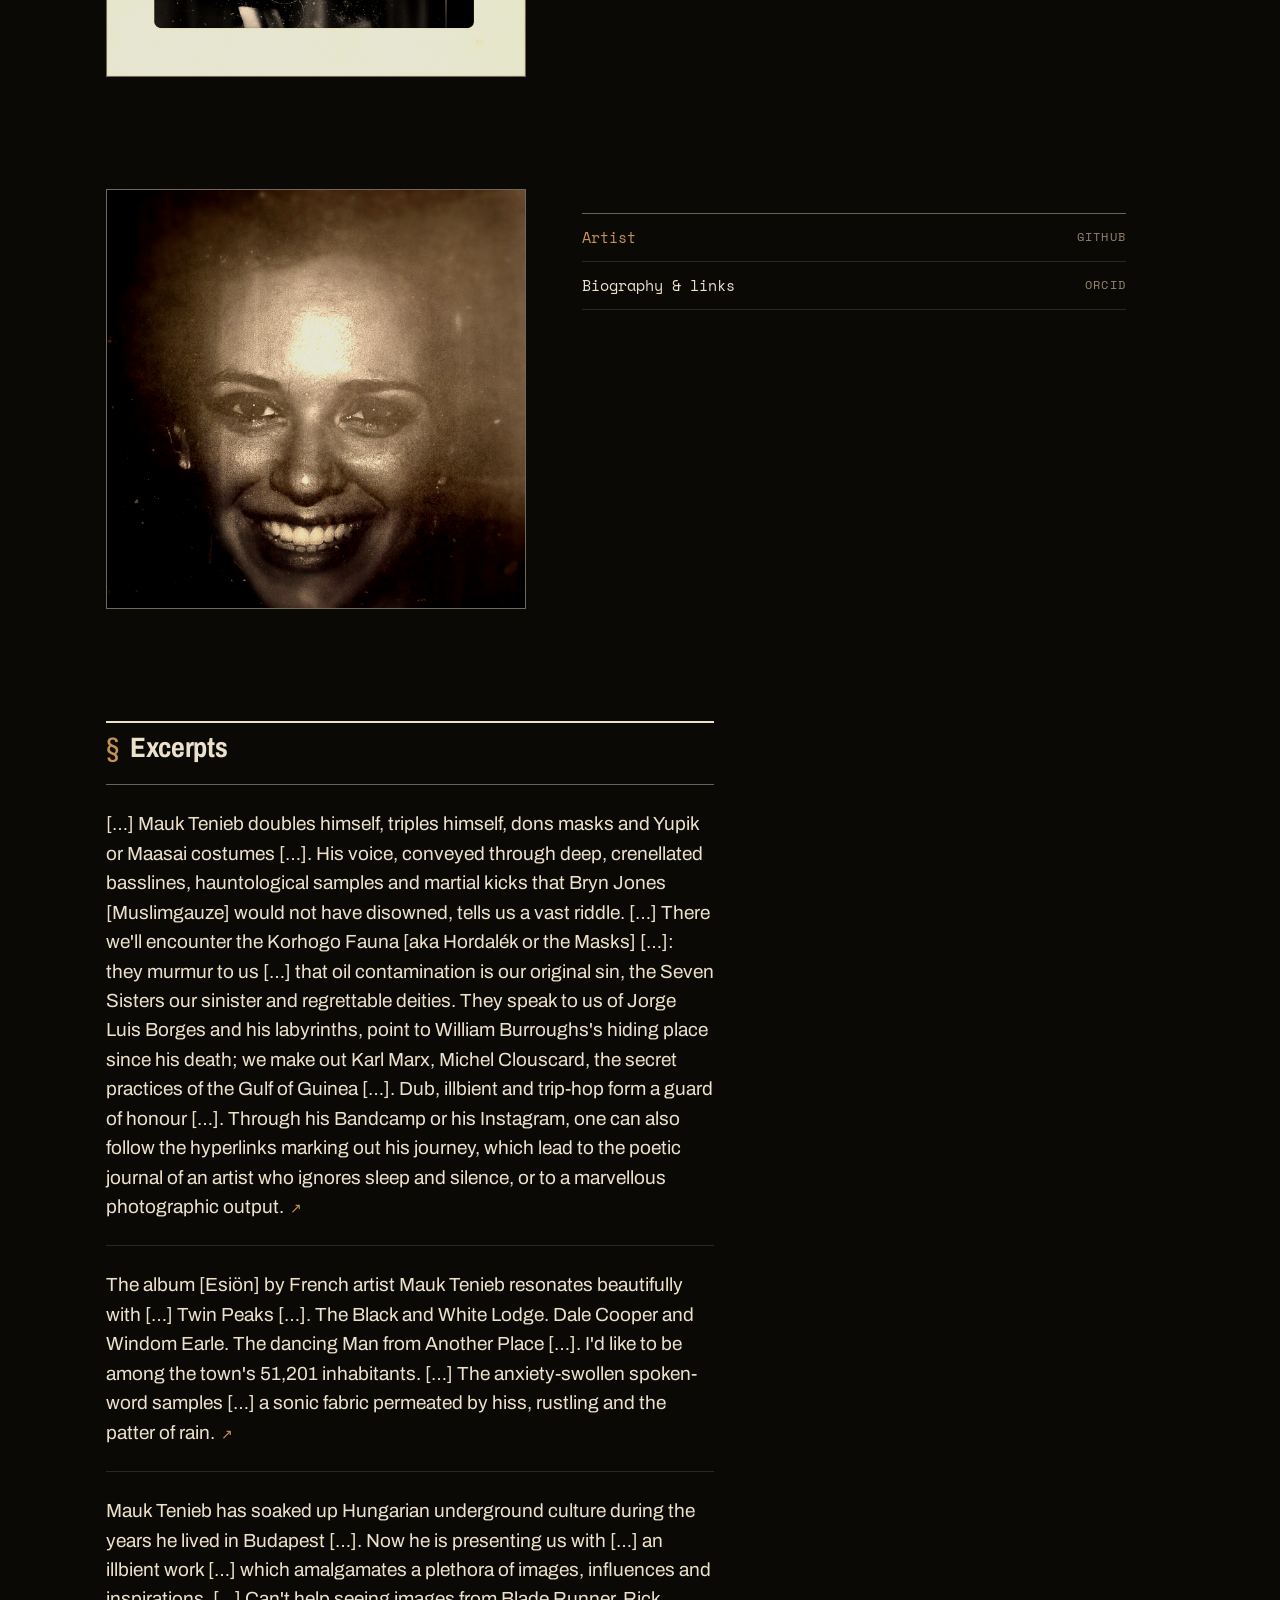
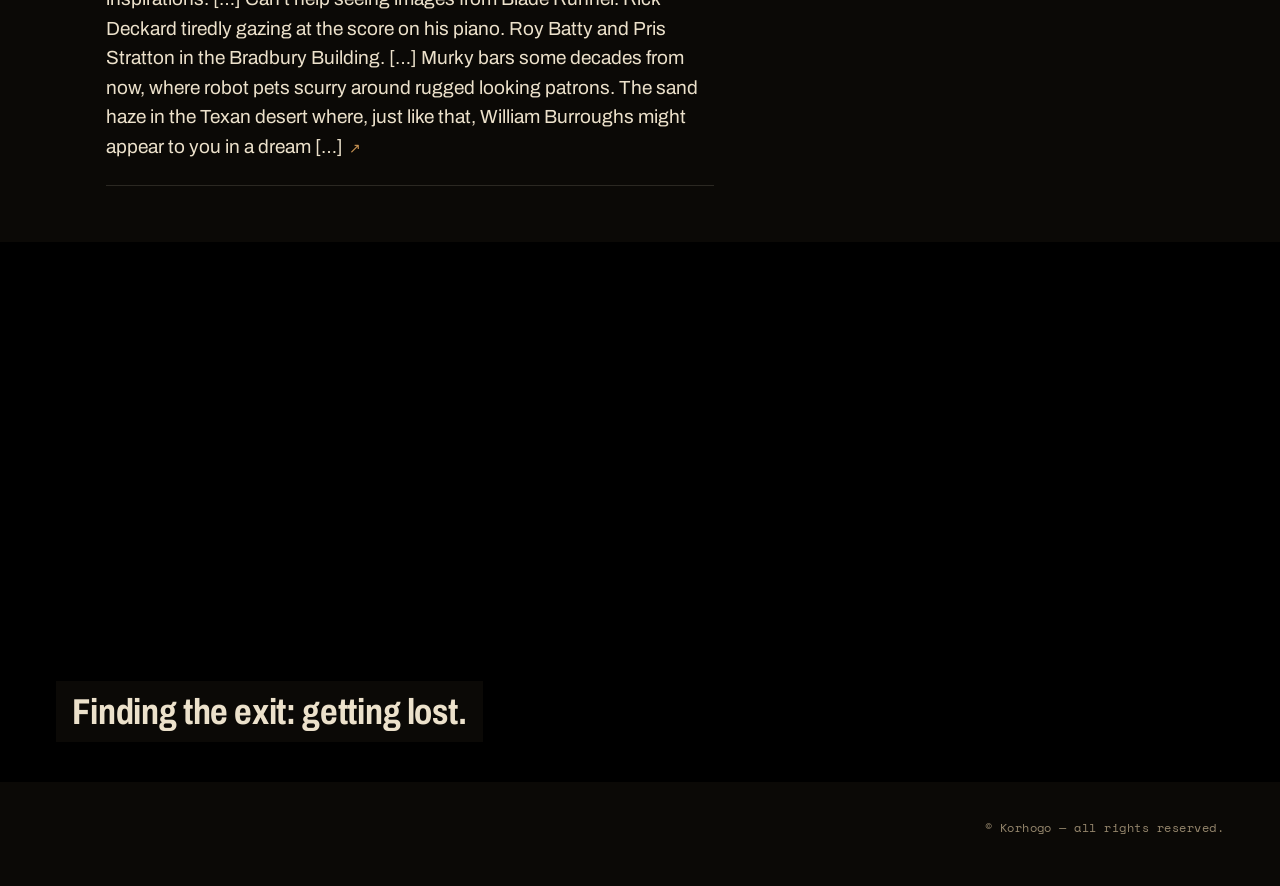
==== commit 1c0e49d7: "index.html: espacement des sections resserré (5,5 → 3,5 rem au bureau, 4 → 2,75 rem au téléphone), p" ====
--- a/index.html
+++ b/index.html
@@ -223,7 +223,7 @@
   .closing h2{ padding:0.3em 0.45em 0.25em; font-weight:700; font-stretch:80%; font-size:clamp(1.5rem, 3.6vw, 2.25rem); line-height:1.15; color:var(--paper); }
 
   /* ---------- sections : grille de catalogue ---------- */
-  section{ padding:5.5rem var(--edge); max-width:1180px; margin:0 auto; }
+  section{ padding:3.5rem var(--edge); max-width:1180px; margin:0 auto; }
   .lede{ font-size:1rem; color:var(--paper); max-width:var(--measure); margin:0 0 1.5rem; }
   .prose p{ max-width:var(--measure); margin:0 0 1rem; color:var(--paper); font-size:1rem; }
   .prose p b{ color:var(--amber); font-weight:700; }
@@ -284,7 +284,7 @@
 
   @media (max-width: 780px){
     .langbar{ padding:0.75rem var(--edge); }
-    section{ padding:4rem var(--edge); }
+    section{ padding:2.75rem var(--edge); }
     .single-plate{ margin:0 var(--edge) 4rem; }
     .pair, .pair.flip{ flex-direction:column; gap:2rem; }
     .pair figure.plate{ max-width:none; }
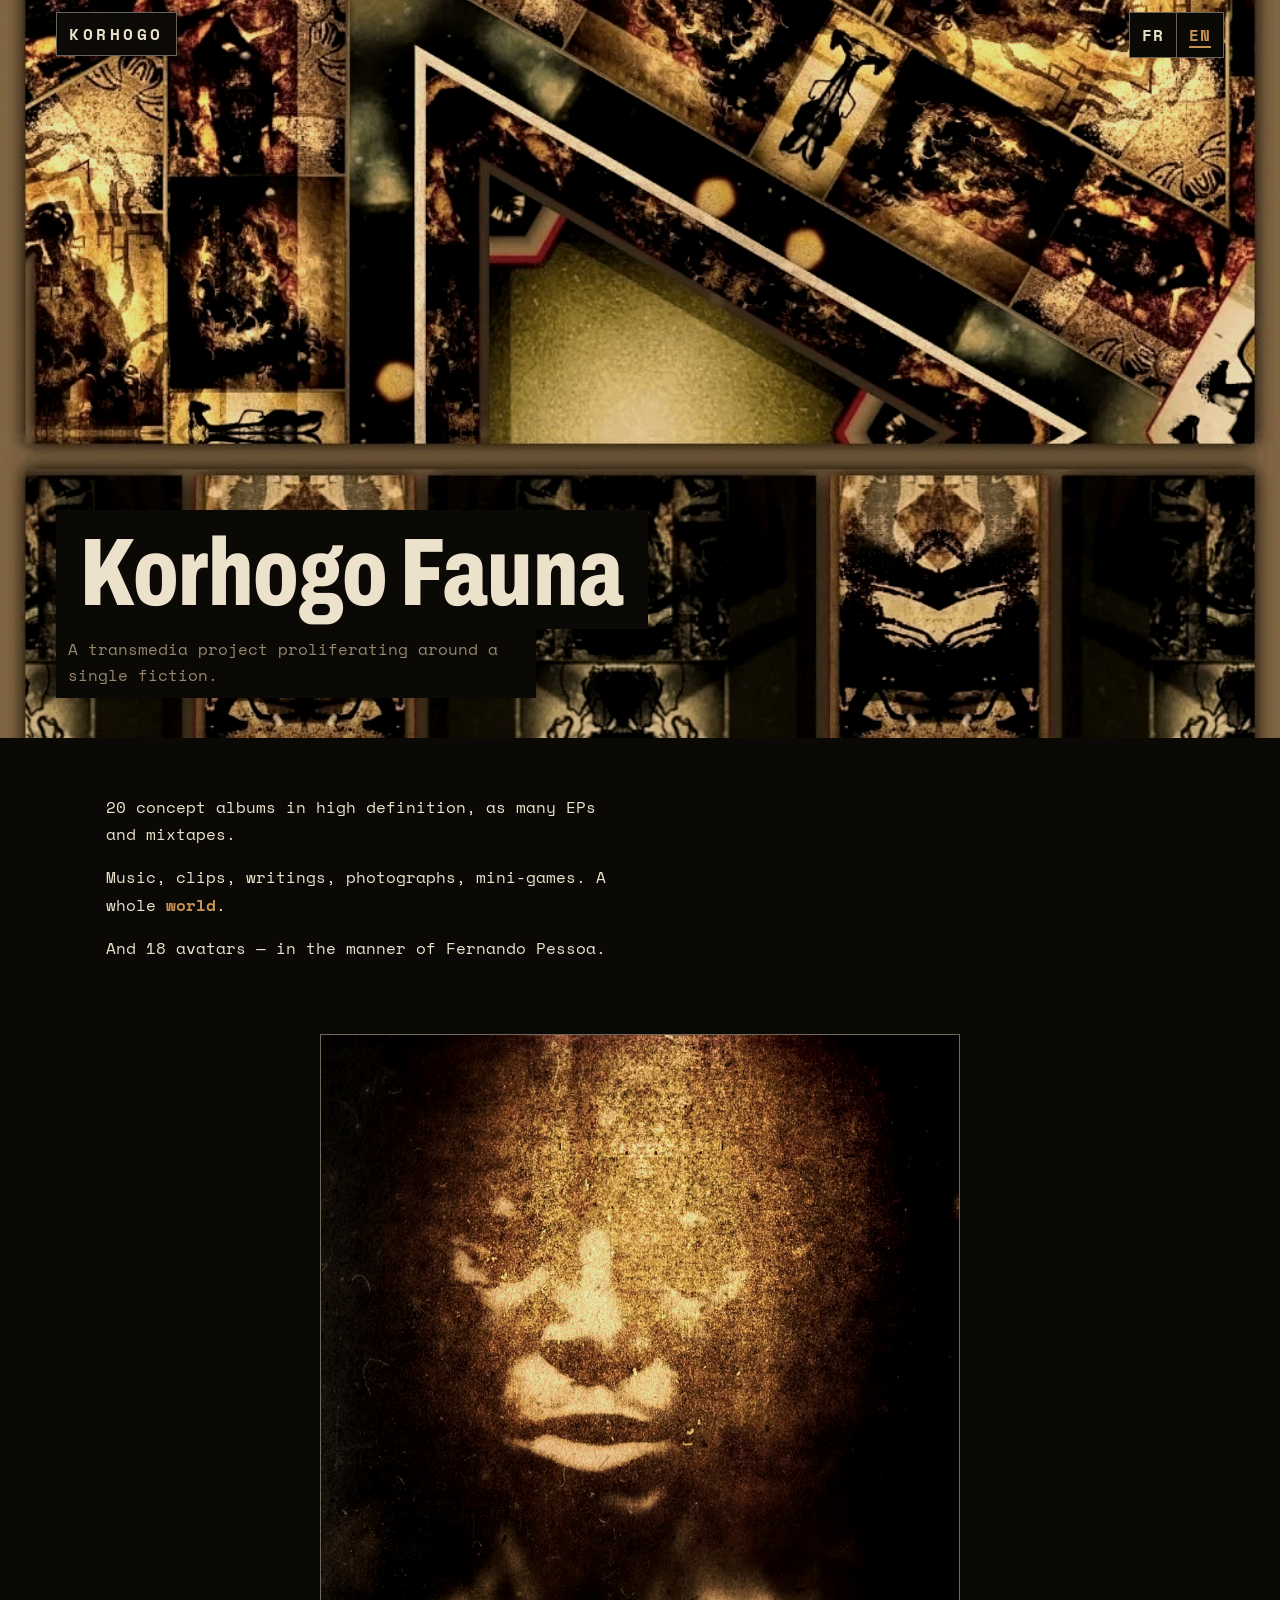
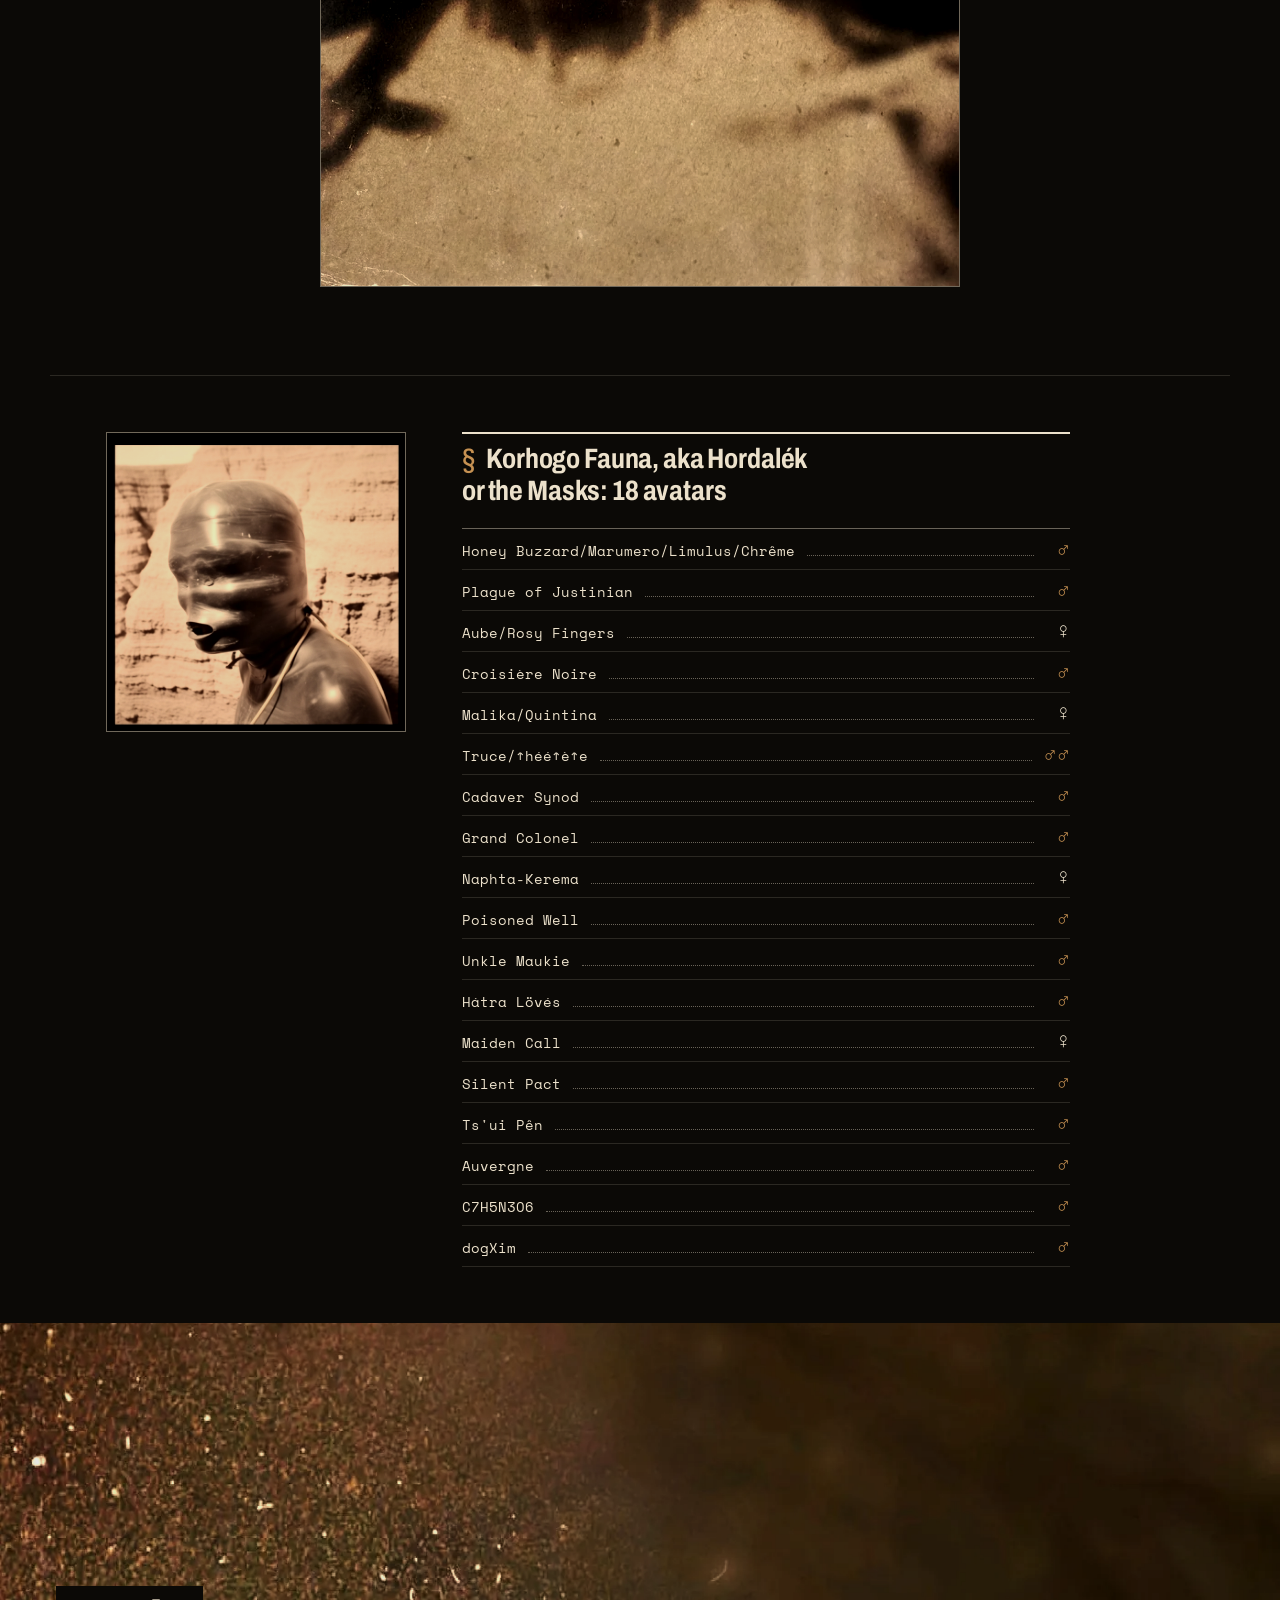
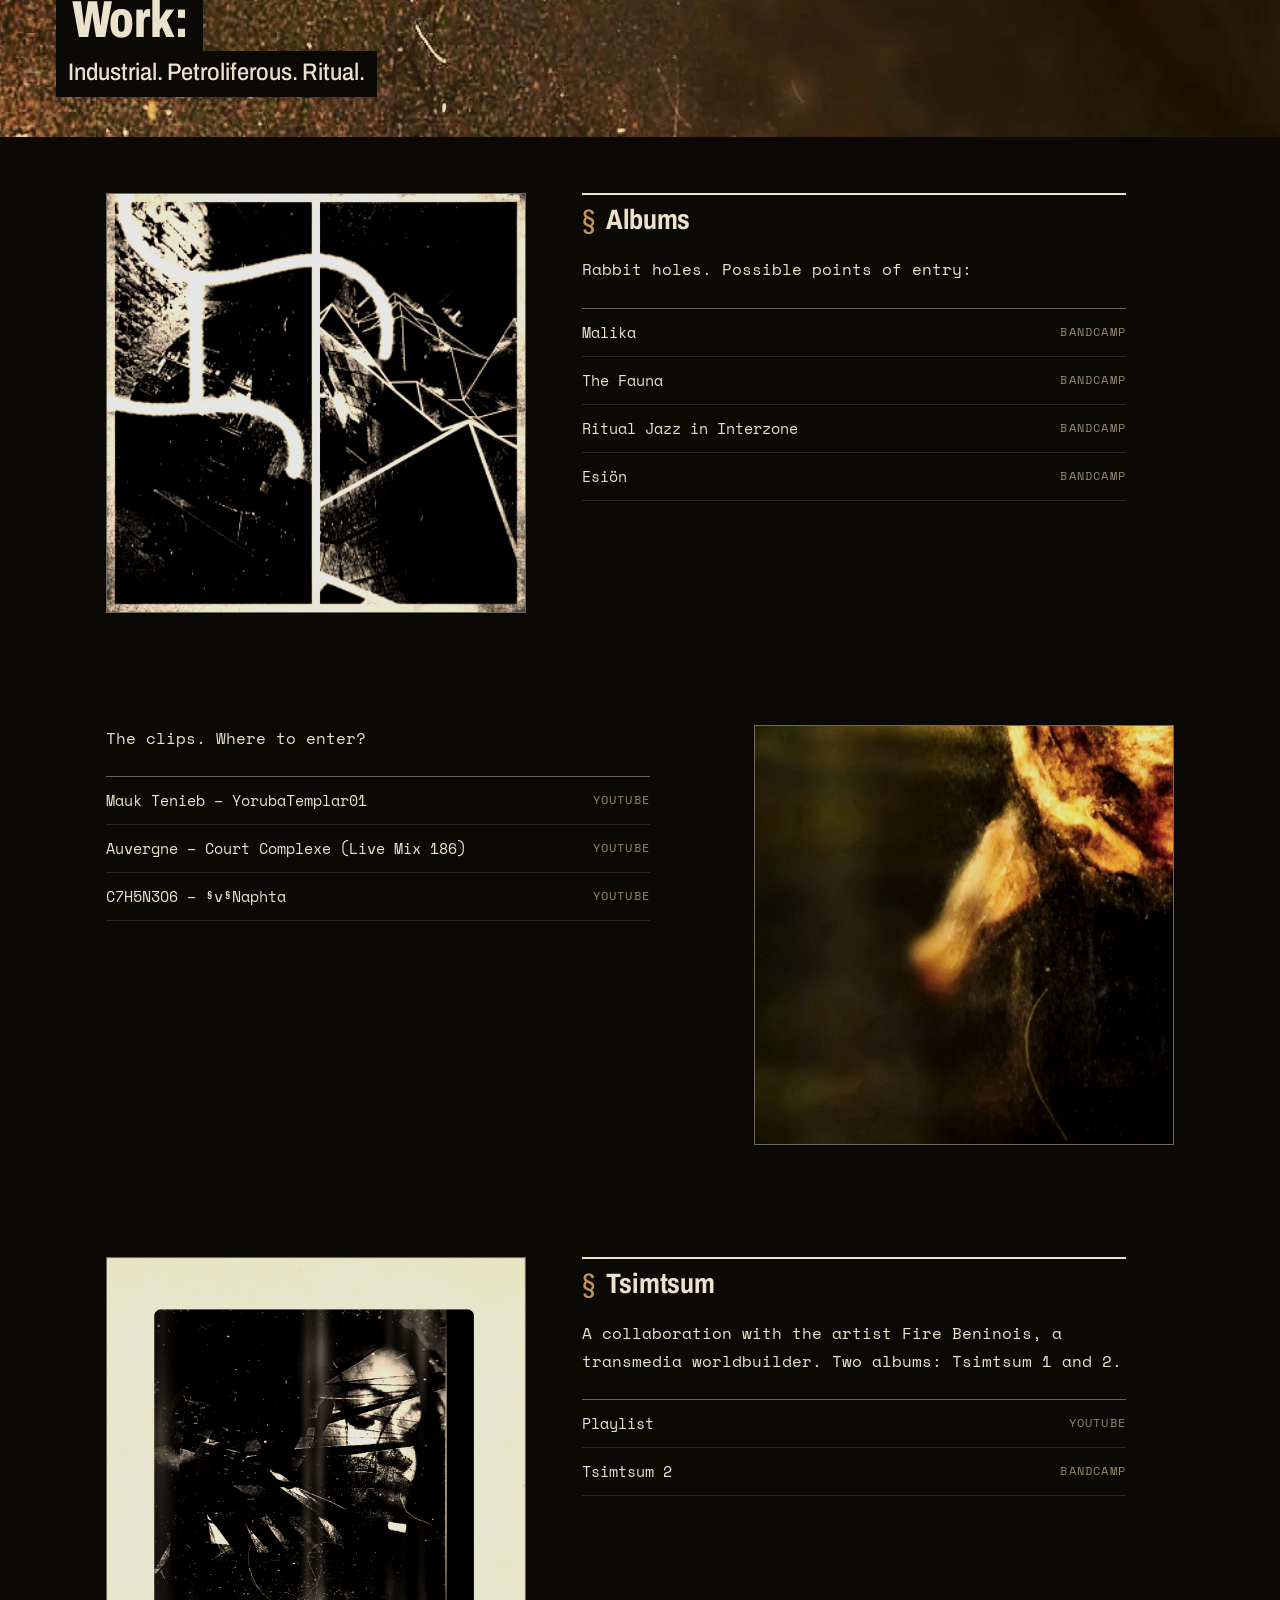
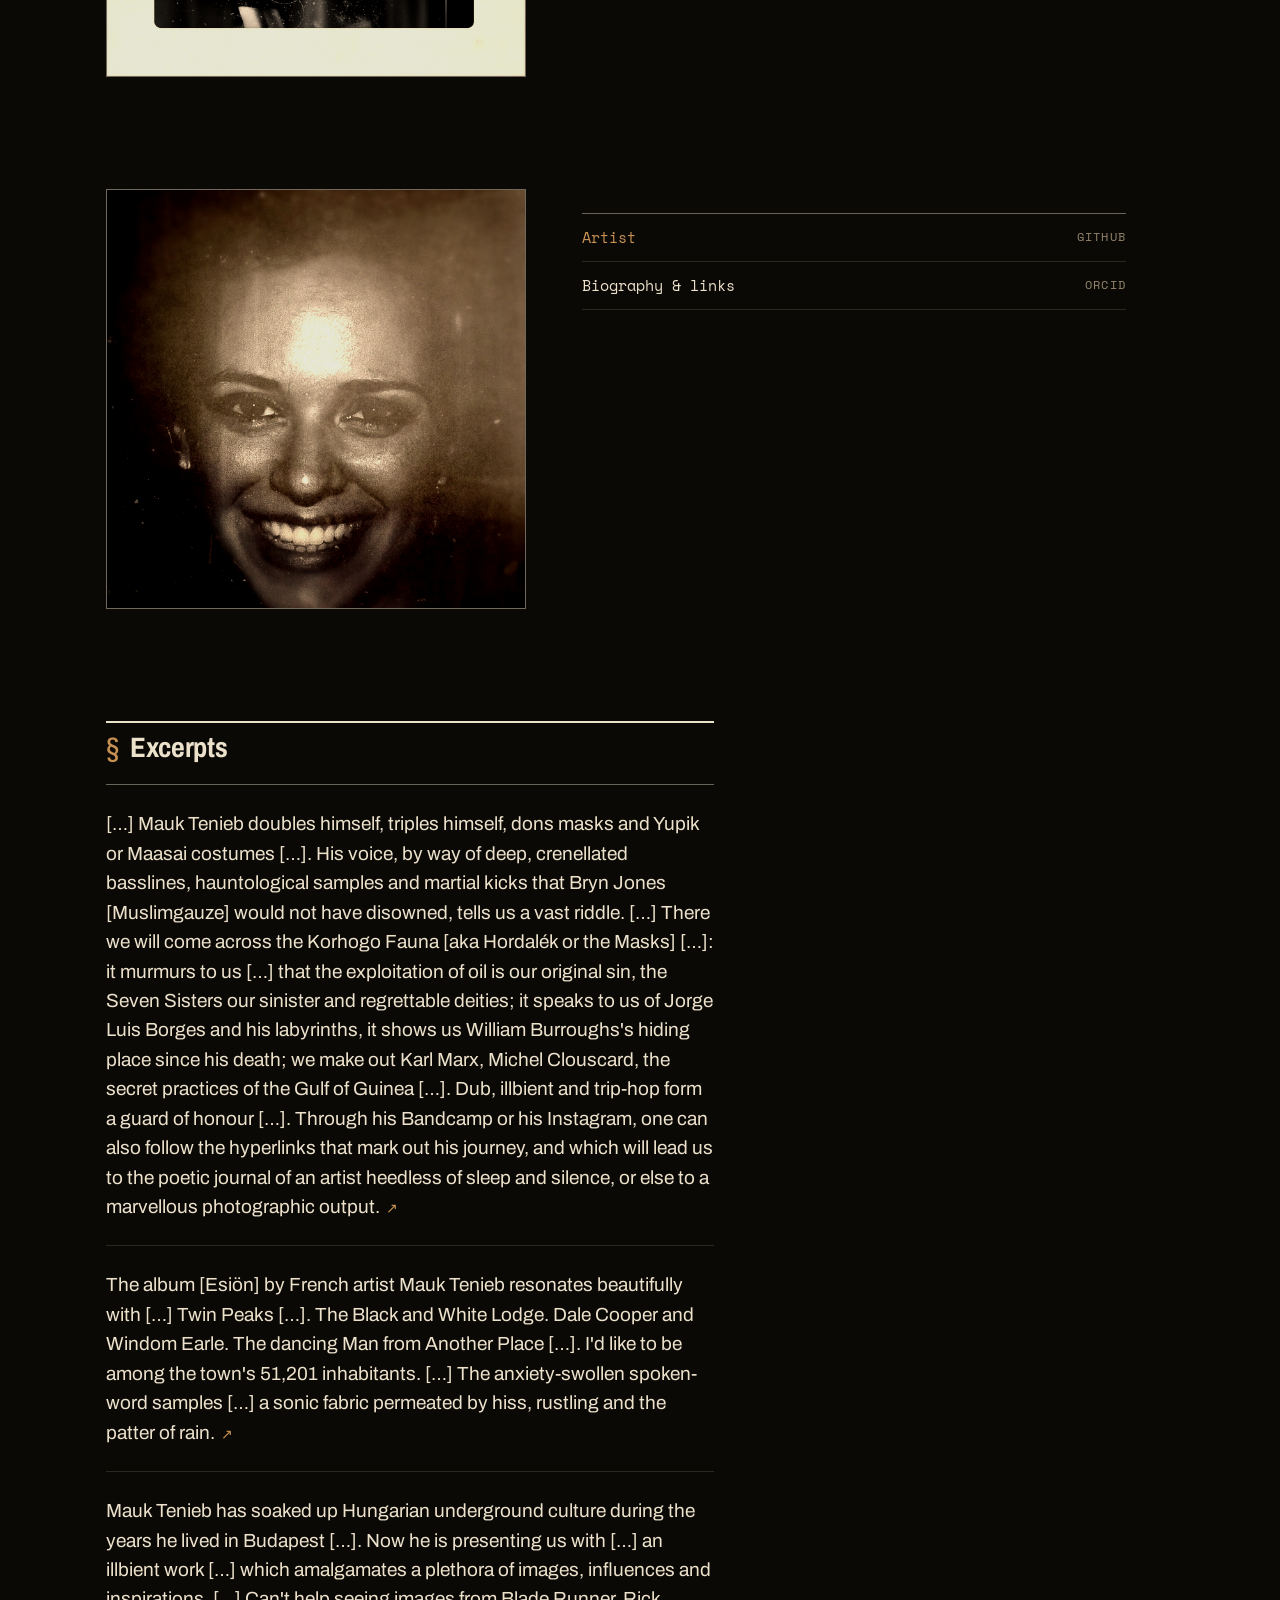
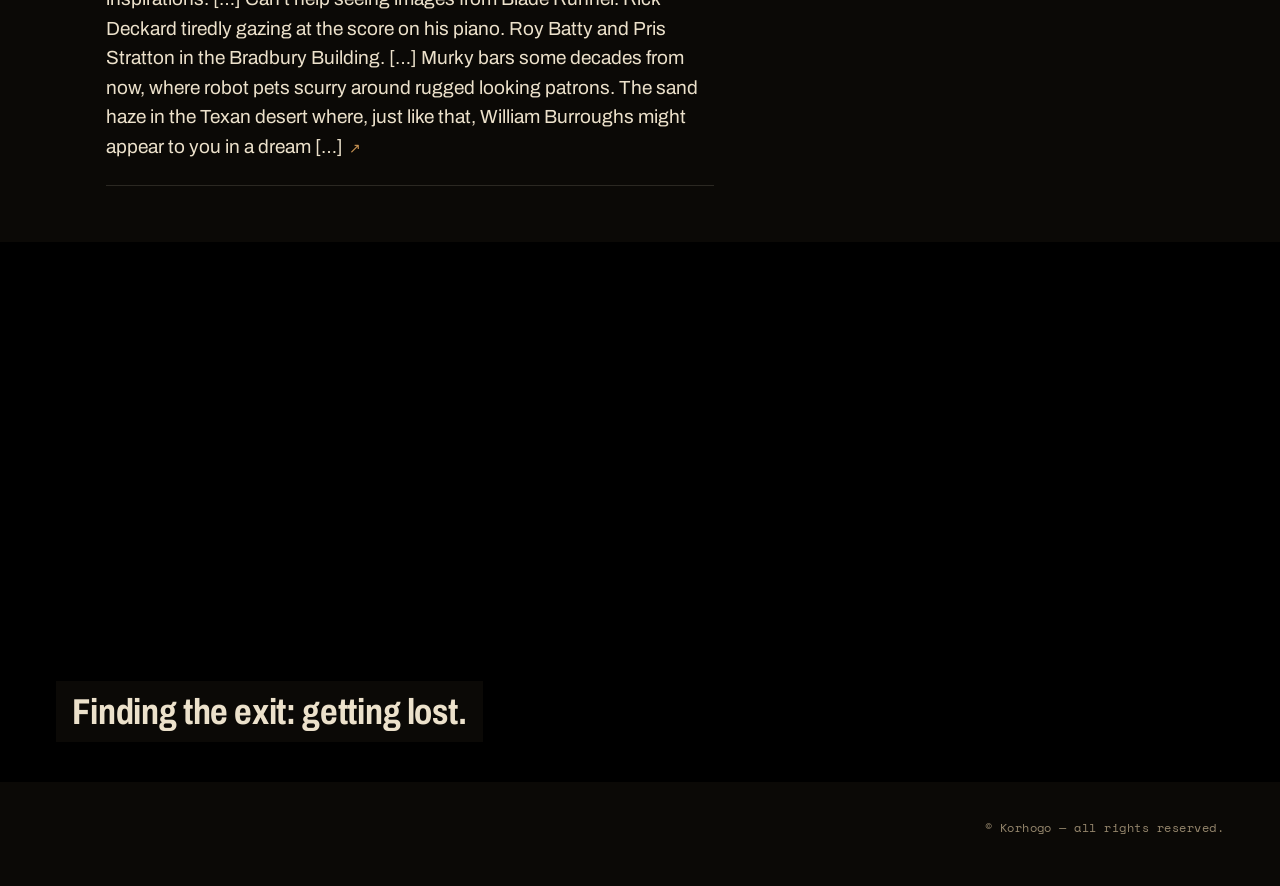
==== commit aa3f06e4: "index.html: extrait SensCritique, traduction anglaise reprise phrase à phrase sur l'original françai" ====
--- a/index.html
+++ b/index.html
@@ -252,6 +252,7 @@
   .pair{ display:flex; gap:3.5rem; align-items:flex-start; }
   .pair.flip{ flex-direction:row-reverse; }
   .pair-text{ flex:1 1 320px; min-width:260px; }
+  @media (max-width: 780px){ .pair-text{ flex-basis:auto; } }
   .pair figure.plate{ flex:1 1 340px; max-width:420px; }
 
   .index-wrap{ display:flex; gap:3.5rem; align-items:flex-start; flex-wrap:wrap; }
@@ -440,12 +441,12 @@
 <div class="echoes">
 <blockquote>
 <a href="https://www.senscritique.com/album/marcabru/critique/346712276" rel="noopener" target="_blank">
-<span class="t-fr" lang="fr">[…] Mauk Tenieb se dédouble, se détriple, enfile des masques et des costumes yupiks ou maasaïs […]. Sa voix, par le truchement de basses profondes et crénelées, de samples hantologiques et de kicks martiaux que Bryn Jones [Muslimgauze] n'aurait pas reniés, nous conte une vaste énigme. […] On y croisera la Korhogo Fauna [alias Hordalék ou les Masques] […] : elle nous murmure […] que l'exploitation du pétrole est notre péché originel, les Seven Sisters nos divinités sinistres et regrettables, elle nous parle de Jorge Luis Borges et de ses labyrinthes, elle nous montre la cachette de William Burroughs depuis sa mort, nous devinons Karl Marx, Michel Clouscard, les pratiques secrètes du Golfe de Guinée […]. La dub, l'illbient, le trip-hop servent de haie d'honneur […]. On pourra aussi, via son Bandcamp ou son Instagram, suivre les hyperliens balisant son voyage, et qui nous conduiront vers le journal poétique d'un artiste ignorant le sommeil et le silence, ou encore vers une merveilleuse production photographique.</span><span class="t-en" lang="en">[…] Mauk Tenieb doubles himself, triples himself, dons masks and Yupik or Maasai costumes […]. His voice, conveyed through deep, crenellated basslines, hauntological samples and martial kicks that Bryn Jones [Muslimgauze] would not have disowned, tells us a vast riddle. […] There we'll encounter the Korhogo Fauna [aka Hordalék or the Masks] […]: they murmur to us […] that oil contamination is our original sin, the Seven Sisters our sinister and regrettable deities. They speak to us of Jorge Luis Borges and his labyrinths, point to William Burroughs's hiding place since his death; we make out Karl Marx, Michel Clouscard, the secret practices of the Gulf of Guinea […]. Dub, illbient and trip-hop form a guard of honour […]. Through his Bandcamp or his Instagram, one can also follow the hyperlinks marking out his journey, which lead to the poetic journal of an artist who ignores sleep and silence, or to a marvellous photographic output.</span><span class="go" aria-hidden="true">↗</span></a>
+<span lang="en">[…] Mauk Tenieb doubles himself, triples himself, dons masks and Yupik or Maasai costumes […]. His voice, by way of deep, crenellated basslines, hauntological samples and martial kicks that Bryn Jones [Muslimgauze] would not have disowned, tells us a vast riddle. […] There we will come across the Korhogo Fauna [aka Hordalék or the Masks] […]: it murmurs to us […] that the exploitation of oil is our original sin, the Seven Sisters our sinister and regrettable deities; it speaks to us of Jorge Luis Borges and his labyrinths, it shows us William Burroughs's hiding place since his death; we make out Karl Marx, Michel Clouscard, the secret practices of the Gulf of Guinea […]. Dub, illbient and trip-hop form a guard of honour […]. Through his Bandcamp or his Instagram, one can also follow the hyperlinks that mark out his journey, and which will lead us to the poetic journal of an artist heedless of sleep and silence, or else to a marvellous photographic output.</span><span class="go" aria-hidden="true">↗</span></a>
 </blockquote>
-<blockquote lang="en">
+<blockquote>
 <a href="https://agier.blogspot.com/2021/07/mauk-tenieb-esion-2021.html" rel="noopener" target="_blank">The album [Esiön] by French artist Mauk Tenieb resonates beautifully with […] Twin Peaks […]. The Black and White Lodge. Dale Cooper and Windom Earle. The dancing Man from Another Place […]. I'd like to be among the town's 51,201 inhabitants. […] The anxiety-swollen spoken-word samples […] a sonic fabric permeated by hiss, rustling and the patter of rain.<span class="go" aria-hidden="true">↗</span></a>
 </blockquote>
-<blockquote lang="en">
+<blockquote>
 <a href="https://20kbps.sofapause.ch/Releases/mauk-tenieb/esi%C3%B6n/" rel="noopener" target="_blank">Mauk Tenieb has soaked up Hungarian underground culture during the years he lived in Budapest […]. Now he is presenting us with […] an illbient work […] which amalgamates a plethora of images, influences and inspirations. […] Can't help seeing images from Blade Runner. Rick Deckard tiredly gazing at the score on his piano. Roy Batty and Pris Stratton in the Bradbury Building. […] Murky bars some decades from now, where robot pets scurry around rugged looking patrons. The sand haze in the Texan desert where, just like that, William Burroughs might appear to you in a dream […]<span class="go" aria-hidden="true">↗</span></a>
 </blockquote>
 </div>
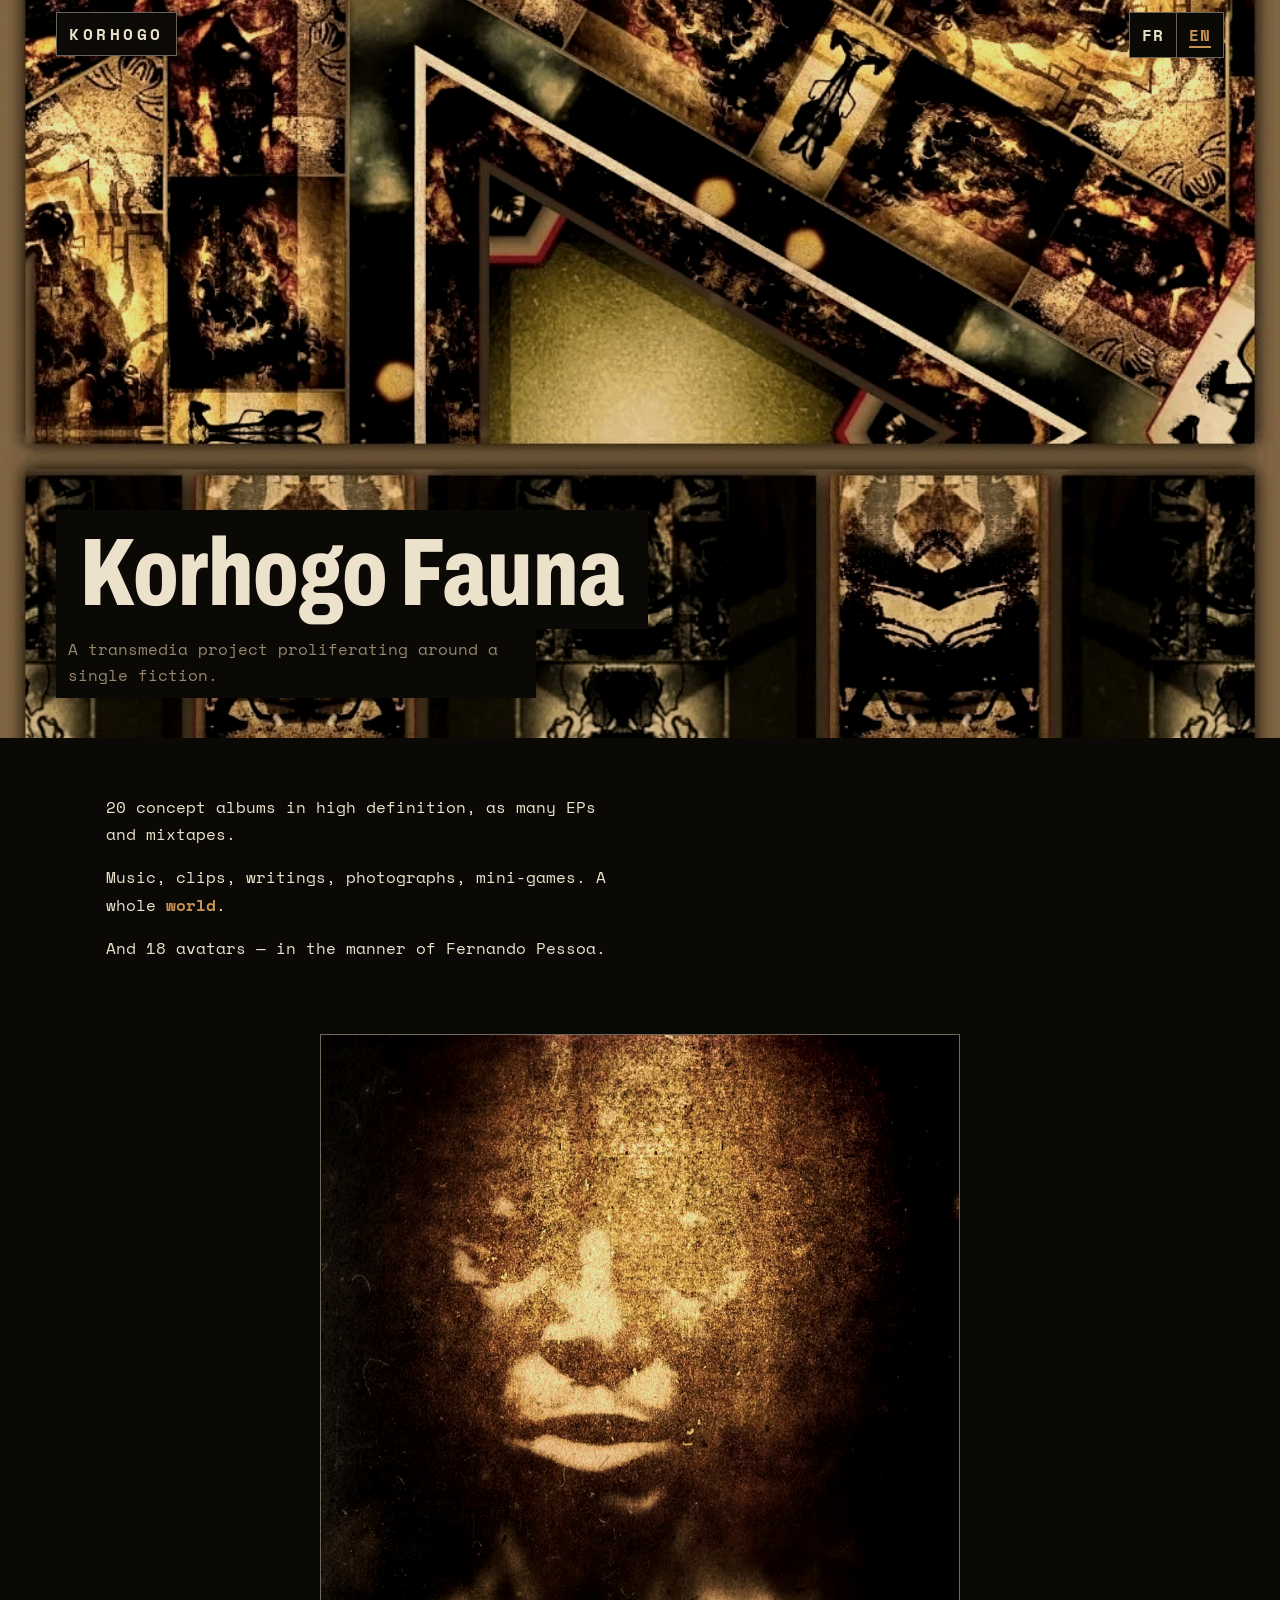
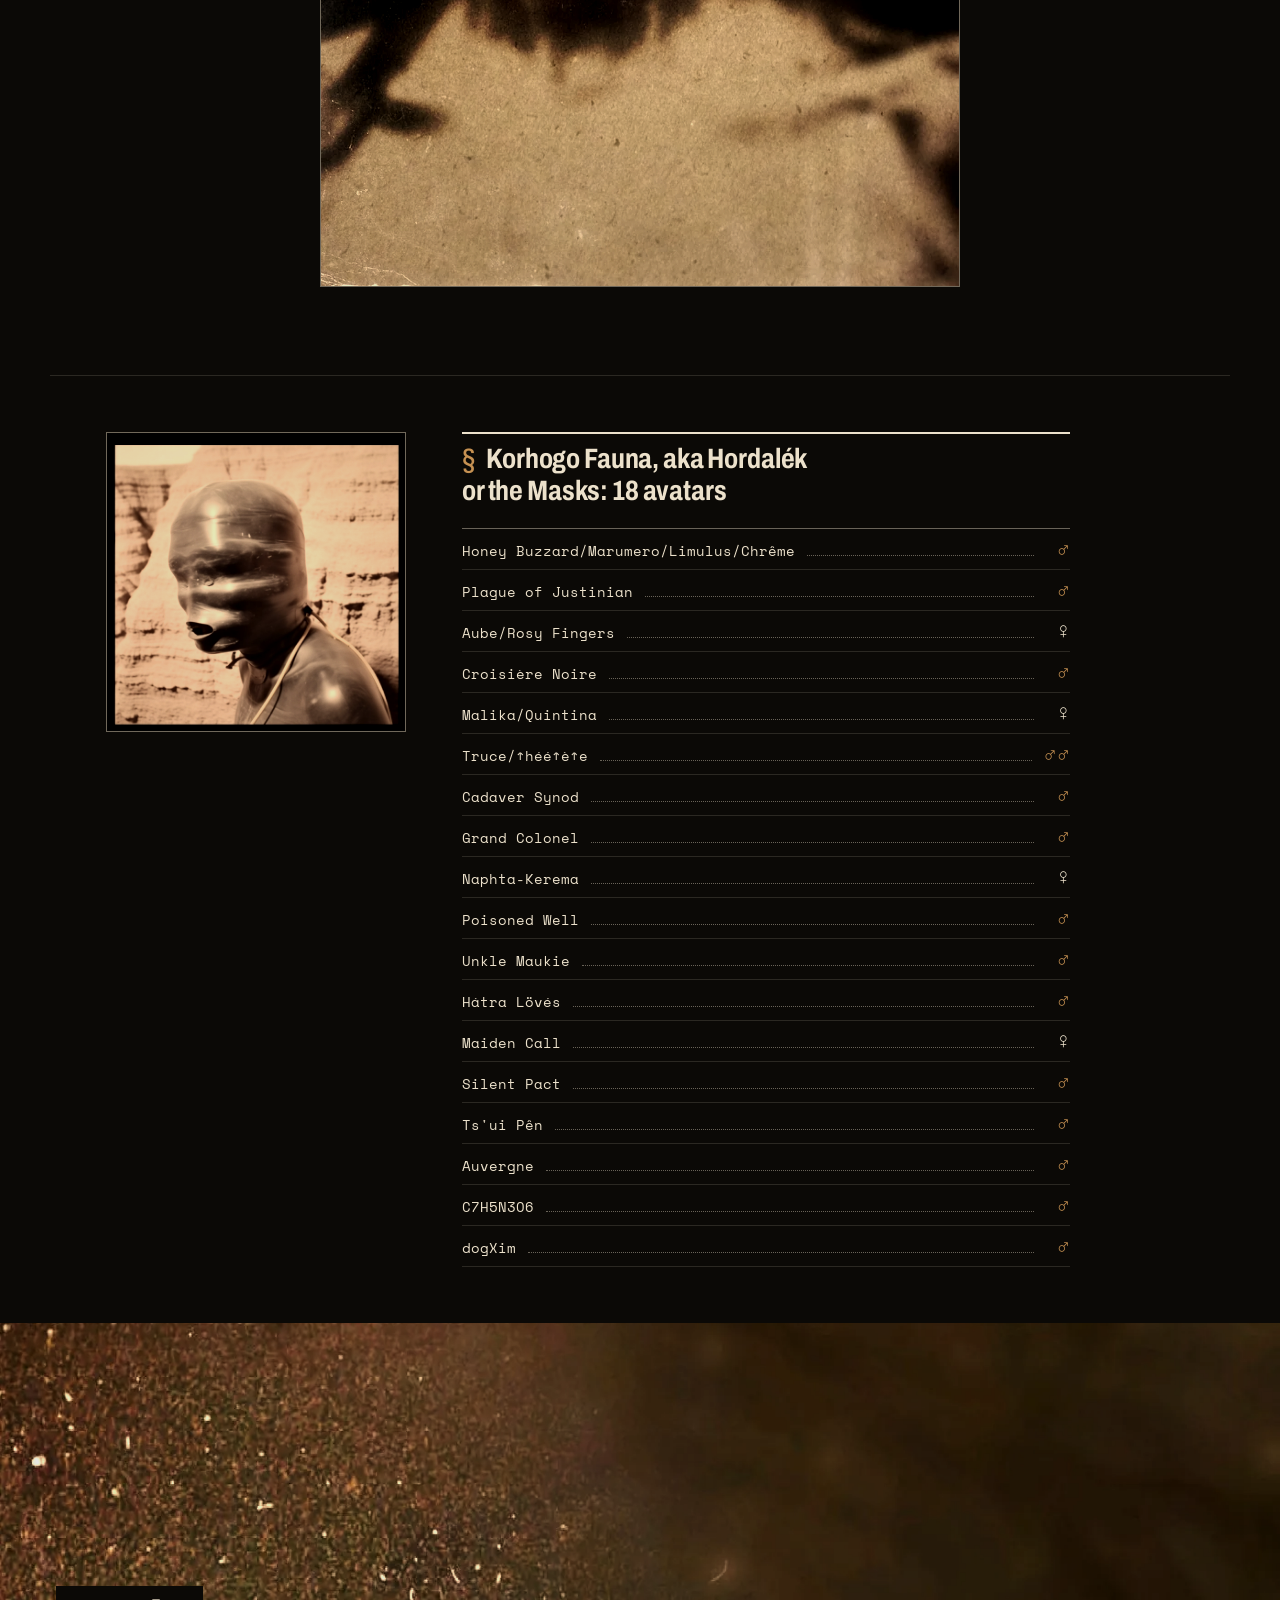
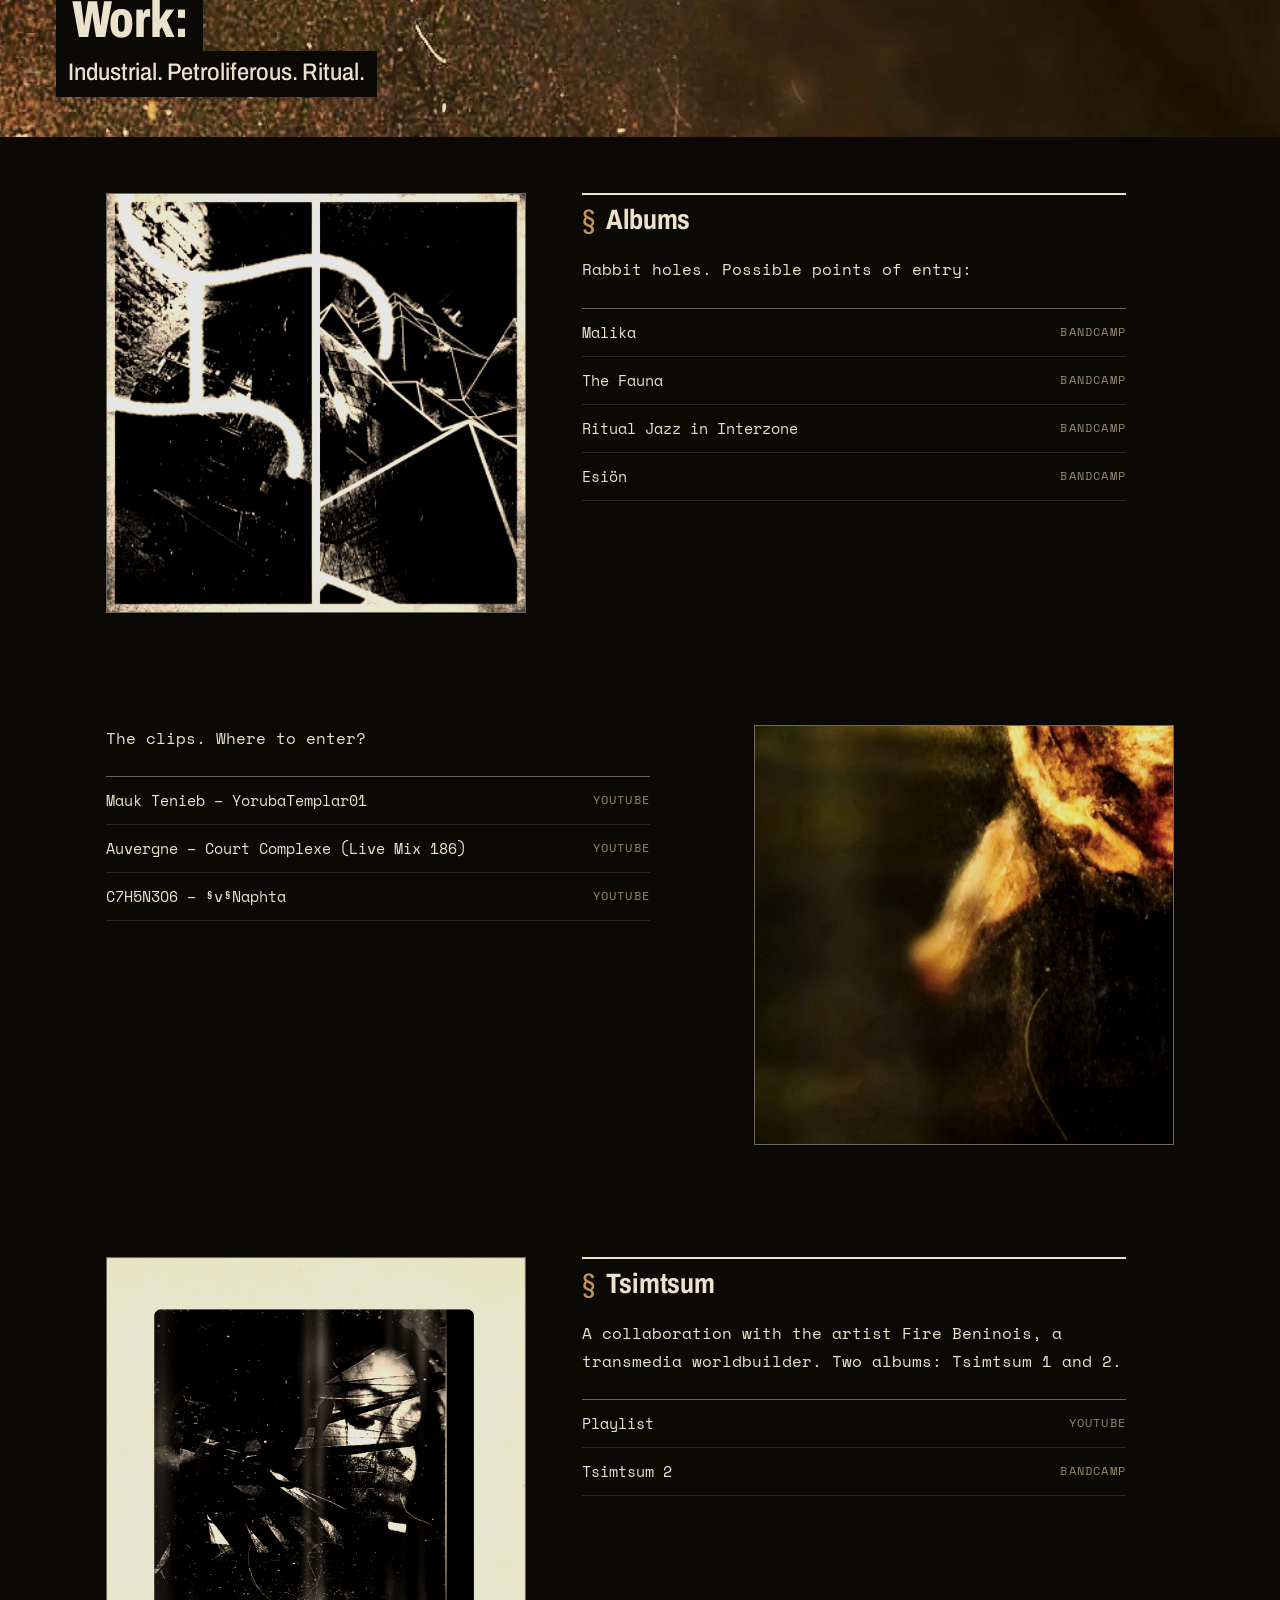
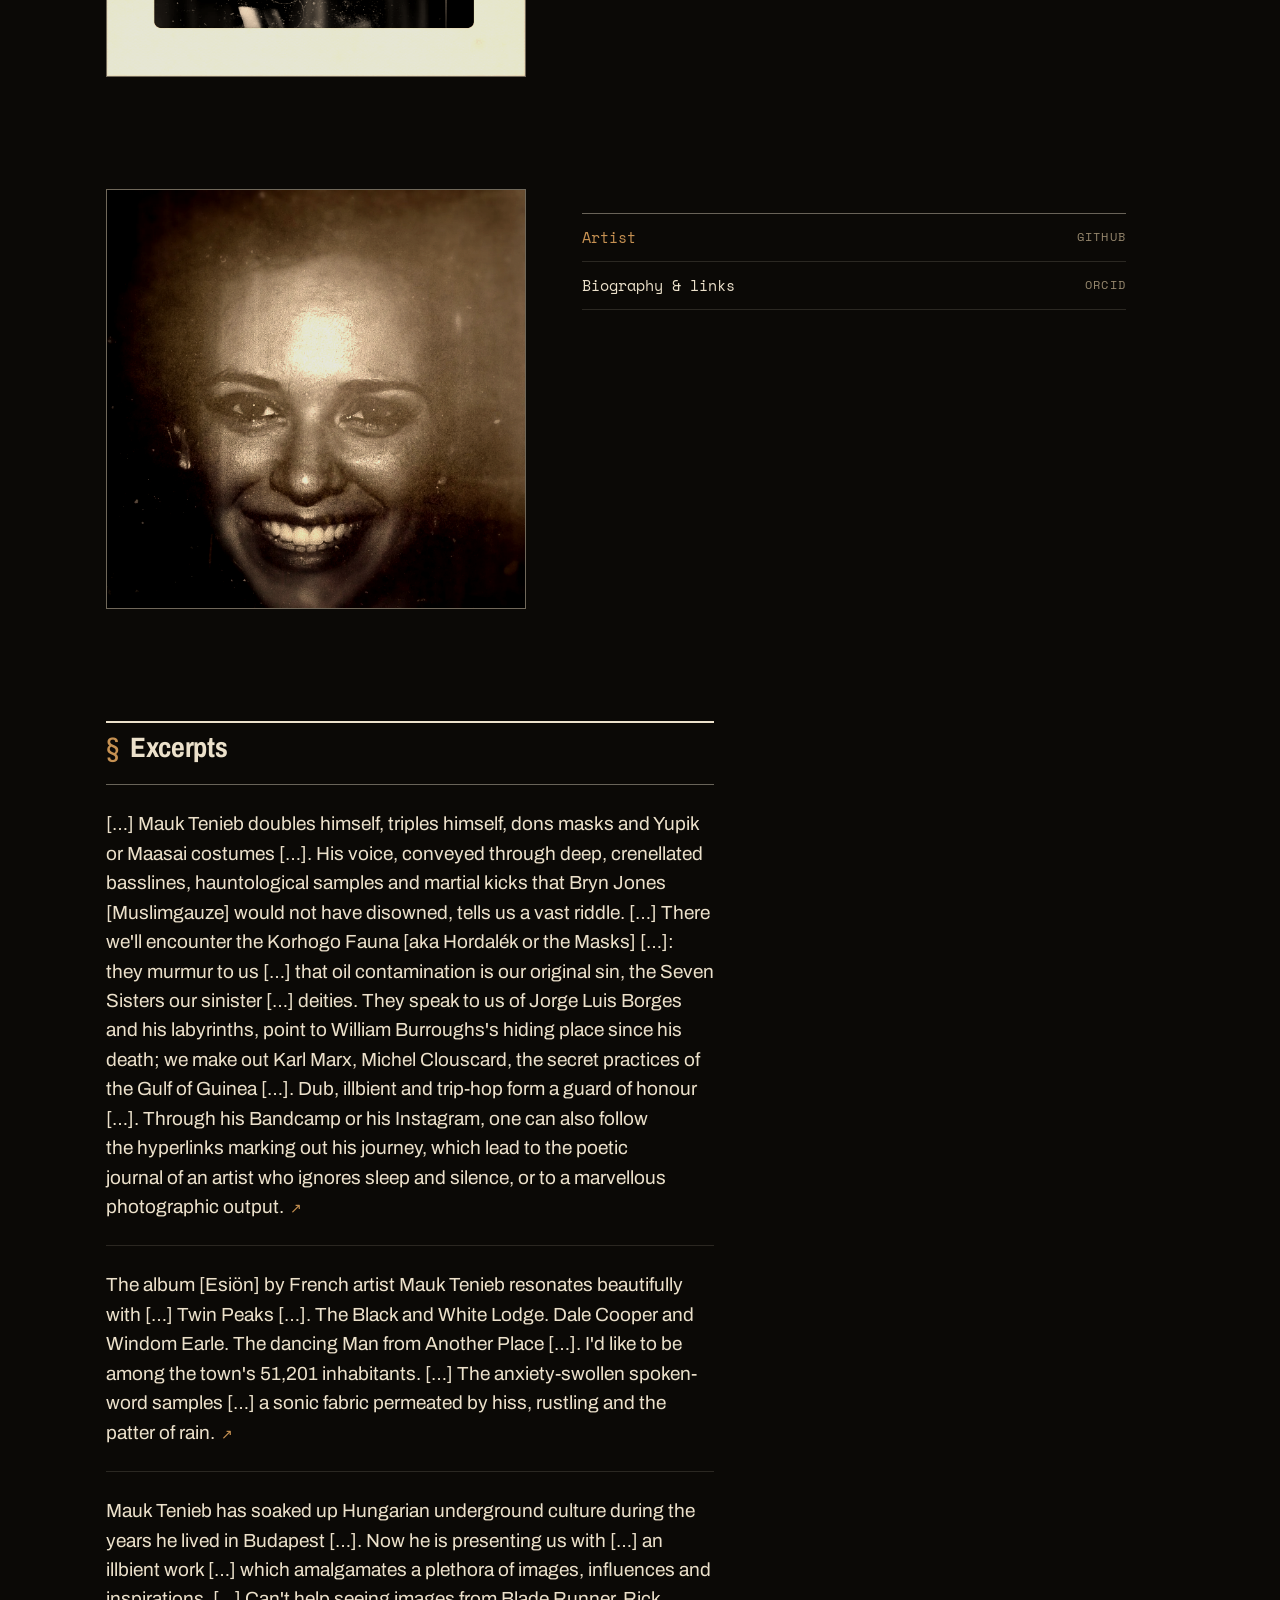
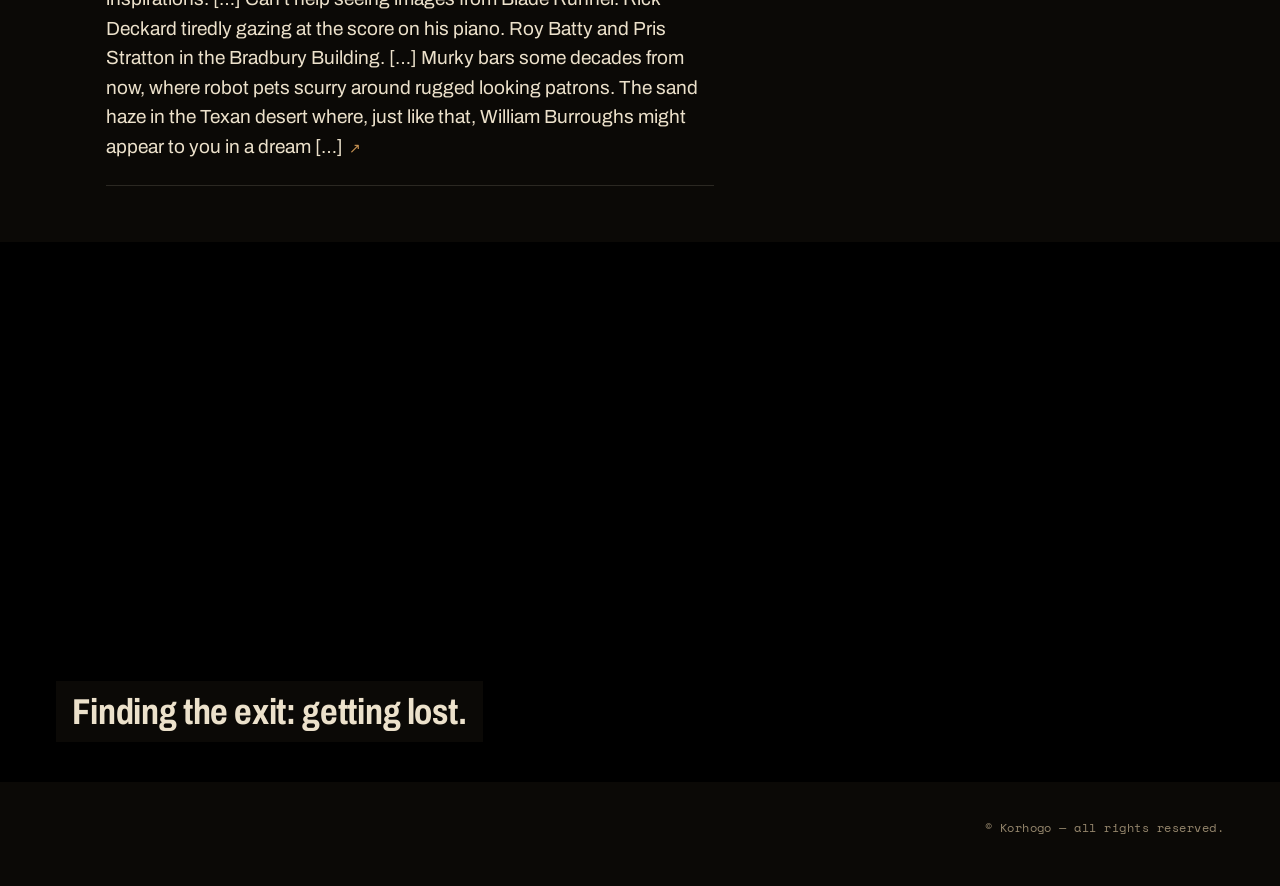
==== commit f3806b45: "index.html: extrait SensCritique, version anglaise d'archive rétablie (oil contamination, they murmu" ====
--- a/index.html
+++ b/index.html
@@ -441,7 +441,7 @@
 <div class="echoes">
 <blockquote>
 <a href="https://www.senscritique.com/album/marcabru/critique/346712276" rel="noopener" target="_blank">
-<span lang="en">[…] Mauk Tenieb doubles himself, triples himself, dons masks and Yupik or Maasai costumes […]. His voice, by way of deep, crenellated basslines, hauntological samples and martial kicks that Bryn Jones [Muslimgauze] would not have disowned, tells us a vast riddle. […] There we will come across the Korhogo Fauna [aka Hordalék or the Masks] […]: it murmurs to us […] that the exploitation of oil is our original sin, the Seven Sisters our sinister and regrettable deities; it speaks to us of Jorge Luis Borges and his labyrinths, it shows us William Burroughs's hiding place since his death; we make out Karl Marx, Michel Clouscard, the secret practices of the Gulf of Guinea […]. Dub, illbient and trip-hop form a guard of honour […]. Through his Bandcamp or his Instagram, one can also follow the hyperlinks that mark out his journey, and which will lead us to the poetic journal of an artist heedless of sleep and silence, or else to a marvellous photographic output.</span><span class="go" aria-hidden="true">↗</span></a>
+<span lang="en">[…] Mauk Tenieb doubles himself, triples himself, dons masks and Yupik or Maasai costumes […]. His voice, conveyed through deep, crenellated basslines, hauntological samples and martial kicks that Bryn Jones [Muslimgauze] would not have disowned, tells us a vast riddle. […] There we'll encounter the Korhogo Fauna [aka Hordalék or the Masks] […]: they murmur to us […] that oil contamination is our original sin, the Seven Sisters our sinister […] deities. They speak to us of Jorge Luis Borges and his labyrinths, point to William Burroughs's hiding place since his death; we make out Karl Marx, Michel Clouscard, the secret practices of the Gulf of Guinea […]. Dub, illbient and trip-hop form a guard of honour […]. Through his Bandcamp or his Instagram, one can also follow the hyperlinks marking out his journey, which lead to the poetic journal of an artist who ignores sleep and silence, or to a marvellous photographic output.</span><span class="go" aria-hidden="true">↗</span></a>
 </blockquote>
 <blockquote>
 <a href="https://agier.blogspot.com/2021/07/mauk-tenieb-esion-2021.html" rel="noopener" target="_blank">The album [Esiön] by French artist Mauk Tenieb resonates beautifully with […] Twin Peaks […]. The Black and White Lodge. Dale Cooper and Windom Earle. The dancing Man from Another Place […]. I'd like to be among the town's 51,201 inhabitants. […] The anxiety-swollen spoken-word samples […] a sonic fabric permeated by hiss, rustling and the patter of rain.<span class="go" aria-hidden="true">↗</span></a>
